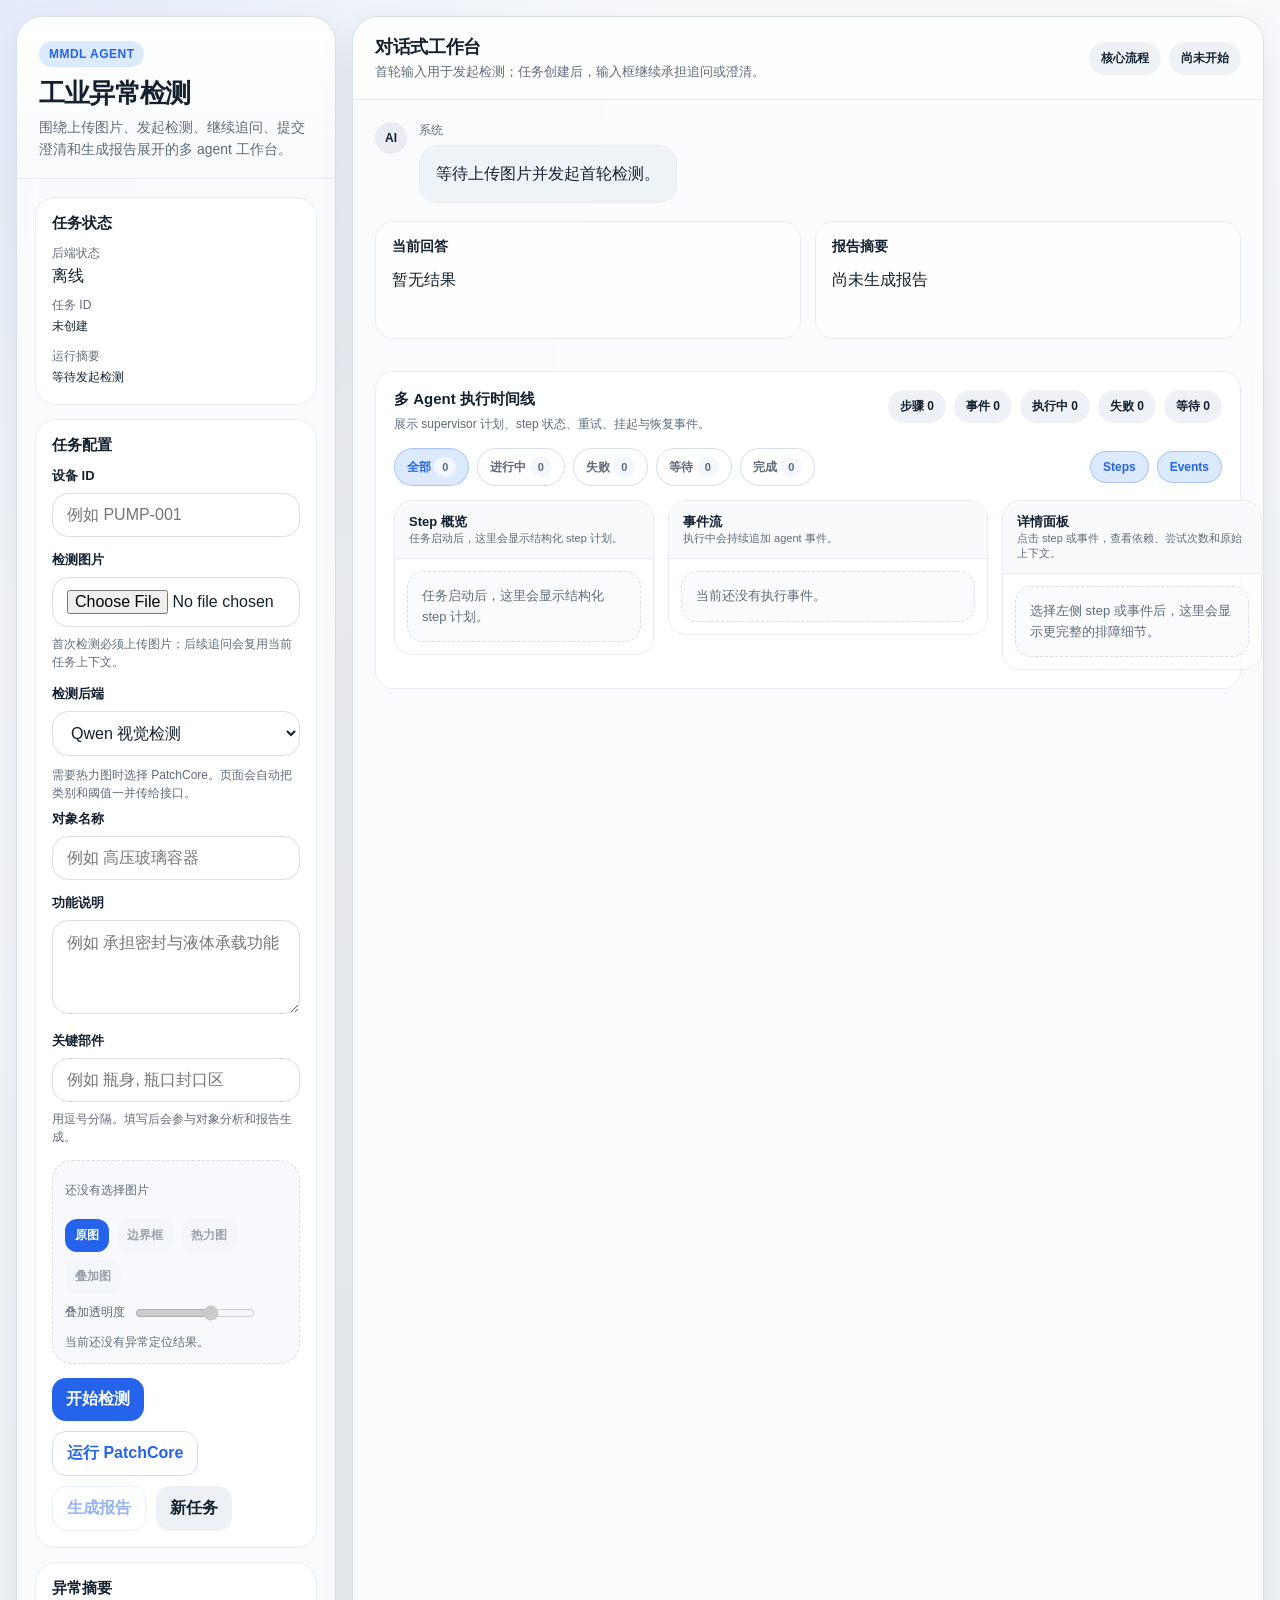
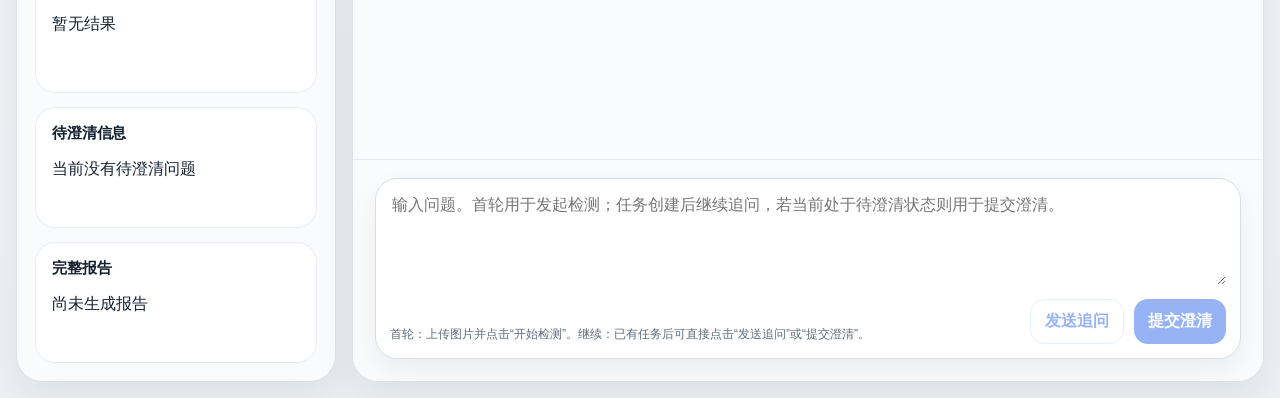
==== web/index.html @ 417c4bb1 "fix: 修复startDetection函数中backendOverride参数处理问题 确保backendOverride参数始终作为字符串处理，避免因类型不一致导致的运行时错误。当传入非字符串值" ====
﻿<!DOCTYPE html>
<html lang="zh-CN">
<head>
    <meta charset="UTF-8">
    <meta name="viewport" content="width=device-width, initial-scale=1.0">
    <title>MMDL-Agent</title>
    <style>
        :root {
            --bg: #f3f5f7;
            --panel: #fbfcfd;
            --panel-strong: #ffffff;
            --line: #d8dde6;
            --line-soft: #e8ecf2;
            --text: #12202f;
            --muted: #5f6b7a;
            --accent: #2563eb;
            --accent-soft: #dbeafe;
            --assistant: #ffffff;
            --user: #1f6feb;
            --user-text: #f8fbff;
            --system: #eef3f8;
            --warn: #8a5a14;
            --warn-soft: #fff2d6;
            --ok: #146534;
            --ok-soft: #ddfbe8;
            --error: #b42318;
            --error-soft: #fee8e7;
            --shadow: 0 18px 40px rgba(17, 24, 39, 0.08);
            --radius-xl: 26px;
            --radius-lg: 20px;
            --radius-md: 16px;
            --radius-sm: 12px;
        }

        * {
            box-sizing: border-box;
        }

        html, body {
            margin: 0;
            min-height: 100%;
            color: var(--text);
            background:
                radial-gradient(circle at top left, rgba(37, 99, 235, 0.09), transparent 28%),
                linear-gradient(180deg, #f7f9fb 0%, #eef2f6 100%);
            font-family: "SF Pro Display", "PingFang SC", "Hiragino Sans GB", "Microsoft YaHei", sans-serif;
        }

        body {
            padding: 16px;
        }

        .app-shell {
            display: grid;
            grid-template-columns: 320px minmax(0, 1fr);
            gap: 16px;
            min-height: calc(100vh - 32px);
        }

        .sidebar,
        .main-panel {
            border: 1px solid rgba(216, 221, 230, 0.9);
            border-radius: var(--radius-xl);
            background: rgba(251, 252, 253, 0.88);
            backdrop-filter: blur(12px);
            box-shadow: var(--shadow);
        }

        .sidebar {
            display: flex;
            flex-direction: column;
            overflow: hidden;
        }

        .brand {
            padding: 24px 22px 18px;
            border-bottom: 1px solid var(--line-soft);
            background: linear-gradient(180deg, rgba(255, 255, 255, 0.9), rgba(248, 250, 252, 0.74));
        }

        .brand-tag {
            display: inline-flex;
            align-items: center;
            padding: 6px 10px;
            border-radius: 999px;
            background: var(--accent-soft);
            color: var(--accent);
            font-size: 12px;
            font-weight: 700;
            letter-spacing: 0.04em;
            text-transform: uppercase;
        }

        .brand h1 {
            margin: 12px 0 8px;
            font-size: 26px;
            line-height: 1.1;
            letter-spacing: -0.03em;
        }

        .brand p {
            margin: 0;
            color: var(--muted);
            line-height: 1.6;
            font-size: 14px;
        }

        .sidebar-scroll {
            flex: 1;
            overflow: auto;
            padding: 18px;
            display: flex;
            flex-direction: column;
            gap: 14px;
        }

        .card {
            padding: 16px;
            border: 1px solid var(--line-soft);
            border-radius: var(--radius-lg);
            background: var(--panel-strong);
        }

        .card h2 {
            margin: 0 0 12px;
            font-size: 15px;
            letter-spacing: -0.01em;
        }

        .meta-list {
            display: grid;
            gap: 10px;
        }

        .meta-item small {
            display: block;
            margin-bottom: 4px;
            color: var(--muted);
            font-size: 12px;
        }

        .mono {
            font-family: Consolas, "SFMono-Regular", monospace;
            font-size: 12px;
            line-height: 1.6;
            white-space: pre-wrap;
            word-break: break-word;
        }

        .field {
            margin-top: 14px;
        }

        .field:first-of-type {
            margin-top: 0;
        }

        .field label {
            display: block;
            margin-bottom: 8px;
            font-size: 13px;
            font-weight: 700;
        }

        .field input,
        .field textarea,
        .field select {
            width: 100%;
            border: 1px solid var(--line);
            border-radius: var(--radius-md);
            background: #fff;
            padding: 12px 14px;
            color: var(--text);
            font: inherit;
            resize: vertical;
        }

        .field textarea {
            min-height: 94px;
        }

        .inline-grid {
            display: grid;
            grid-template-columns: repeat(2, minmax(0, 1fr));
            gap: 12px;
        }

        .backend-note {
            margin-top: 10px;
            color: var(--muted);
            font-size: 12px;
            line-height: 1.5;
        }

        .hint {
            margin-top: 8px;
            color: var(--muted);
            font-size: 12px;
            line-height: 1.5;
        }

        .preview {
            margin-top: 14px;
            border: 1px dashed var(--line);
            border-radius: var(--radius-lg);
            background: #f7f9fc;
            padding: 12px;
        }

        .preview-stage {
            position: relative;
            margin-top: 10px;
            border-radius: 16px;
            overflow: hidden;
            background: #e9edf3;
        }

        .preview img {
            display: none;
            width: 100%;
            max-height: 280px;
            object-fit: contain;
            background: #e9edf3;
        }

        .mask-overlay {
            position: absolute;
            inset: 0;
            display: none;
            width: 100%;
            height: 100%;
            object-fit: contain;
            opacity: 0.28;
            mix-blend-mode: multiply;
            pointer-events: none;
        }

        .bbox-layer {
            position: absolute;
            inset: 0;
            pointer-events: none;
        }

        .bbox-item {
            position: absolute;
            border: 2px solid #b42318;
            border-radius: 10px;
            background: rgba(180, 35, 24, 0.08);
            box-shadow: 0 0 0 1px rgba(255, 255, 255, 0.34) inset;
        }

        .bbox-item::before {
            content: attr(data-label);
            position: absolute;
            top: -28px;
            left: 0;
            padding: 4px 8px;
            border-radius: 999px;
            background: rgba(180, 35, 24, 0.94);
            color: #fff;
            font-size: 11px;
            white-space: nowrap;
        }

        .localization-note {
            margin-top: 10px;
            color: var(--muted);
            font-size: 12px;
            line-height: 1.5;
        }

        .analysis-image {
            position: absolute;
            inset: 0;
            display: none;
            width: 100%;
            height: 100%;
            object-fit: contain;
            pointer-events: none;
        }

        .preview-toolbar {
            display: flex;
            flex-wrap: wrap;
            align-items: center;
            justify-content: space-between;
            gap: 10px;
            margin-top: 10px;
        }

        .preview-mode-group {
            display: flex;
            flex-wrap: wrap;
            gap: 8px;
        }

        .mode-button {
            padding: 8px 10px;
            border-radius: 12px;
            background: #eef2f7;
            color: var(--text);
            font-size: 12px;
            font-weight: 700;
        }

        .mode-button.is-active {
            background: var(--accent);
            color: #fff;
        }

        .mode-button:disabled {
            opacity: 0.4;
        }

        .preview-opacity {
            display: flex;
            align-items: center;
            gap: 8px;
            color: var(--muted);
            font-size: 12px;
        }

        .preview-opacity input {
            width: 120px;
        }

        .button-row,
        .composer-actions {
            display: flex;
            flex-wrap: wrap;
            gap: 10px;
        }

        button {
            border: 0;
            border-radius: 14px;
            padding: 11px 14px;
            font: inherit;
            font-weight: 700;
            cursor: pointer;
            transition: transform 0.16s ease, opacity 0.16s ease, background 0.16s ease;
        }

        button:hover {
            transform: translateY(-1px);
        }

        button:disabled {
            opacity: 0.48;
            cursor: not-allowed;
            transform: none;
        }

        .primary {
            background: var(--accent);
            color: #fff;
        }

        .secondary {
            background: #edf1f6;
            color: var(--text);
        }

        .ghost {
            background: transparent;
            color: var(--accent);
            border: 1px solid rgba(37, 99, 235, 0.22);
        }

        .message {
            display: none;
            margin-top: 12px;
            padding: 12px 14px;
            border-radius: 14px;
            font-size: 13px;
            line-height: 1.6;
        }

        .message.show {
            display: block;
        }

        .message.info {
            background: var(--accent-soft);
            color: #1f4fb9;
        }

        .message.success {
            background: var(--ok-soft);
            color: var(--ok);
        }

        .message.warning {
            background: var(--warn-soft);
            color: var(--warn);
        }

        .message.error {
            background: var(--error-soft);
            color: var(--error);
        }

        .main-panel {
            display: grid;
            grid-template-rows: auto minmax(0, 1fr) auto;
            overflow: hidden;
        }

        .topbar {
            display: flex;
            justify-content: space-between;
            align-items: center;
            gap: 12px;
            padding: 18px 22px;
            border-bottom: 1px solid var(--line-soft);
            background: rgba(255, 255, 255, 0.66);
        }

        .topbar h2 {
            margin: 0;
            font-size: 18px;
            letter-spacing: -0.02em;
        }

        .topbar p {
            margin: 4px 0 0;
            color: var(--muted);
            font-size: 13px;
        }

        .status-pills {
            display: flex;
            flex-wrap: wrap;
            gap: 8px;
        }

        .pill {
            display: inline-flex;
            align-items: center;
            padding: 8px 12px;
            border-radius: 999px;
            background: #eef2f7;
            color: var(--text);
            font-size: 12px;
            font-weight: 700;
        }

        .conversation {
            overflow: auto;
            padding: 22px;
            display: flex;
            flex-direction: column;
            gap: 18px;
        }

        .bubble-row {
            display: flex;
            gap: 12px;
            align-items: flex-start;
        }

        .bubble-row.user {
            justify-content: flex-end;
        }

        .avatar {
            flex: 0 0 auto;
            width: 32px;
            height: 32px;
            border-radius: 50%;
            display: grid;
            place-items: center;
            font-size: 12px;
            font-weight: 800;
            background: #e9edf3;
            color: var(--text);
        }

        .bubble-row.user .avatar {
            order: 2;
            background: rgba(31, 111, 235, 0.16);
            color: var(--accent);
        }

        .bubble-wrap {
            max-width: min(860px, 78%);
        }

        .bubble-meta {
            margin-bottom: 6px;
            color: var(--muted);
            font-size: 12px;
        }

        .bubble {
            padding: 14px 16px;
            border-radius: 18px;
            border: 1px solid var(--line-soft);
            background: var(--assistant);
            line-height: 1.72;
            white-space: pre-wrap;
            word-break: break-word;
        }

        .bubble-row.user .bubble {
            background: linear-gradient(180deg, #2b78f0, #1f6feb);
            color: var(--user-text);
            border-color: transparent;
        }

        .bubble-row.system .bubble {
            background: var(--system);
        }

        .result-grid {
            display: grid;
            grid-template-columns: repeat(2, minmax(0, 1fr));
            gap: 14px;
        }

        .result-card {
            padding: 16px;
            border-radius: 18px;
            border: 1px solid var(--line-soft);
            background: rgba(255, 255, 255, 0.86);
        }

        .result-card h3 {
            margin: 0 0 10px;
            font-size: 14px;
        }

        .timeline-card {
            margin-top: 14px;
            padding: 18px;
            border-radius: 18px;
            border: 1px solid var(--line-soft);
            background: rgba(255, 255, 255, 0.9);
        }

        .timeline-head {
            display: flex;
            justify-content: space-between;
            align-items: flex-start;
            gap: 12px;
            margin-bottom: 14px;
        }

        .timeline-head h3 {
            margin: 0;
            font-size: 15px;
        }

        .timeline-head p {
            margin: 6px 0 0;
            color: var(--muted);
            font-size: 12px;
            line-height: 1.6;
        }

        .timeline-summary {
            display: flex;
            flex-wrap: wrap;
            gap: 8px;
            justify-content: flex-end;
        }

        .timeline-toolbar {
            display: flex;
            flex-wrap: wrap;
            justify-content: space-between;
            align-items: center;
            gap: 12px;
            margin-bottom: 14px;
        }

        .timeline-filters,
        .timeline-toggles {
            display: flex;
            flex-wrap: wrap;
            gap: 8px;
        }

        .filter-button,
        .toggle-button {
            border: 1px solid var(--line);
            border-radius: 999px;
            background: #fff;
            color: var(--muted);
            padding: 8px 12px;
            font: inherit;
            font-size: 12px;
            font-weight: 600;
            cursor: pointer;
            transition: background 0.2s ease, border-color 0.2s ease, color 0.2s ease;
        }

        .filter-button.is-active,
        .toggle-button.is-active {
            border-color: rgba(37, 99, 235, 0.28);
            background: var(--accent-soft);
            color: var(--accent);
        }

        .timeline-shell {
            display: grid;
            grid-template-columns: minmax(260px, 0.95fr) minmax(320px, 1.15fr) minmax(260px, 0.9fr);
            gap: 14px;
        }

        .timeline-steps,
        .timeline-events,
        .timeline-details {
            min-width: 0;
        }

        .timeline-panel {
            border: 1px solid var(--line-soft);
            border-radius: 18px;
            background: rgba(255, 255, 255, 0.74);
            overflow: hidden;
        }

        .timeline-panel-head {
            display: flex;
            justify-content: space-between;
            align-items: center;
            gap: 12px;
            padding: 12px 14px;
            border-bottom: 1px solid var(--line-soft);
            background: rgba(248, 250, 252, 0.9);
        }

        .timeline-panel-head h4 {
            margin: 0;
            font-size: 13px;
        }

        .timeline-panel-note {
            color: var(--muted);
            font-size: 11px;
        }

        .timeline-panel-body {
            padding: 12px;
        }

        .timeline-panel-body.is-collapsed {
            display: none;
        }

        .timeline-list,
        .event-list {
            display: grid;
            gap: 10px;
        }

        .timeline-item,
        .event-item {
            border: 1px solid var(--line-soft);
            border-radius: 16px;
            background: #fff;
            padding: 12px 14px;
            cursor: pointer;
        }

        .timeline-item.running,
        .event-item.running {
            border-color: rgba(37, 99, 235, 0.3);
            background: #f7fbff;
        }

        .timeline-item.success,
        .event-item.success {
            border-color: rgba(20, 101, 52, 0.2);
            background: #f5fcf7;
        }

        .timeline-item.failed,
        .event-item.failed {
            border-color: rgba(180, 35, 24, 0.2);
            background: #fff6f6;
        }

        .timeline-item.pending,
        .event-item.pending {
            border-color: rgba(138, 90, 20, 0.24);
            background: #fffaf2;
        }

        .timeline-item.planned {
            background: #fbfcfe;
        }

        .timeline-item.is-selected,
        .event-item.is-selected {
            box-shadow: inset 0 0 0 2px rgba(37, 99, 235, 0.14);
        }

        .timeline-title,
        .event-title {
            display: flex;
            justify-content: space-between;
            gap: 10px;
            align-items: center;
            margin-bottom: 8px;
        }

        .timeline-item-top,
        .event-item-top {
            display: flex;
            justify-content: space-between;
            align-items: center;
            gap: 10px;
            margin-bottom: 8px;
        }

        .timeline-index,
        .event-index {
            color: var(--muted);
            font-size: 11px;
            font-weight: 700;
            text-transform: uppercase;
        }

        .timeline-badges {
            display: flex;
            flex-wrap: wrap;
            gap: 6px;
        }

        .timeline-chip {
            display: inline-flex;
            align-items: center;
            padding: 4px 8px;
            border-radius: 999px;
            background: #f3f6fa;
            color: var(--muted);
            font-size: 11px;
            font-weight: 600;
        }

        .timeline-title strong,
        .event-title strong {
            font-size: 13px;
        }

        .timeline-meta,
        .event-meta {
            color: var(--muted);
            font-size: 12px;
            line-height: 1.6;
            white-space: pre-wrap;
            word-break: break-word;
        }

        .timeline-details-body {
            display: grid;
            gap: 12px;
        }

        .timeline-details-header h4 {
            margin: 0;
            font-size: 14px;
        }

        .timeline-details-header p {
            margin: 6px 0 0;
            color: var(--muted);
            font-size: 12px;
            line-height: 1.6;
        }

        .timeline-kv {
            display: grid;
            gap: 8px;
        }

        .timeline-kv-item {
            padding: 10px 12px;
            border: 1px solid var(--line-soft);
            border-radius: 14px;
            background: #fff;
        }

        .timeline-kv-item small {
            display: block;
            margin-bottom: 4px;
            color: var(--muted);
            font-size: 11px;
            text-transform: uppercase;
        }

        .timeline-raw {
            margin: 0;
            padding: 12px;
            border: 1px solid var(--line-soft);
            border-radius: 14px;
            background: #0f1720;
            color: #d8e1eb;
            font-family: Consolas, "SFMono-Regular", monospace;
            font-size: 12px;
            line-height: 1.6;
            overflow: auto;
            white-space: pre-wrap;
            word-break: break-word;
        }

        .timeline-empty.compact {
            padding: 10px 12px;
            font-size: 12px;
        }

        .timeline-empty {
            padding: 14px;
            border: 1px dashed var(--line);
            border-radius: 16px;
            background: #fafbfd;
            color: var(--muted);
            font-size: 13px;
            line-height: 1.6;
        }

        .result-copy {
            min-height: 56px;
            line-height: 1.7;
            color: var(--text);
        }

        .markdown-body {
            white-space: normal;
            word-break: break-word;
        }

        .markdown-body > :first-child {
            margin-top: 0;
        }

        .markdown-body > :last-child {
            margin-bottom: 0;
        }

        .markdown-body p,
        .markdown-body ul,
        .markdown-body ol,
        .markdown-body pre,
        .markdown-body blockquote,
        .markdown-body h1,
        .markdown-body h2,
        .markdown-body h3,
        .markdown-body h4 {
            margin: 0 0 12px;
        }

        .markdown-body ul,
        .markdown-body ol {
            padding-left: 22px;
        }

        .markdown-body li + li {
            margin-top: 6px;
        }

        .markdown-body blockquote {
            padding: 8px 12px;
            border-left: 3px solid var(--accent);
            border-radius: 0 10px 10px 0;
            background: rgba(37, 99, 235, 0.08);
            color: var(--muted);
        }

        .markdown-body pre {
            overflow: auto;
            padding: 12px 14px;
            border-radius: 14px;
            background: #0f172a;
            color: #e2e8f0;
        }

        .markdown-body code {
            font-family: Consolas, "SFMono-Regular", monospace;
            font-size: 0.92em;
        }

        .markdown-body :not(pre) > code {
            padding: 2px 6px;
            border-radius: 8px;
            background: rgba(15, 23, 42, 0.08);
            color: #0f172a;
        }

        .markdown-body a {
            color: var(--accent);
            text-decoration: none;
        }

        .markdown-body a:hover {
            text-decoration: underline;
        }

        .chips {
            display: flex;
            flex-wrap: wrap;
            gap: 8px;
            margin-top: 10px;
        }

        .chip {
            padding: 7px 11px;
            border-radius: 999px;
            background: #eef4ff;
            color: #214f9f;
            font-size: 12px;
            font-weight: 700;
        }

        .anomaly-card {
            margin-top: 10px;
            padding: 12px 14px;
            border: 1px solid var(--line);
            border-radius: 12px;
            background: #fbfdff;
        }

        .anomaly-card + .anomaly-card {
            margin-top: 10px;
        }

        .anomaly-card-head {
            display: flex;
            align-items: center;
            justify-content: space-between;
            gap: 10px;
            margin-bottom: 8px;
        }

        .anomaly-card-title {
            font-size: 13px;
            font-weight: 700;
            color: var(--ink);
        }

        .anomaly-card-score {
            font-size: 12px;
            color: var(--muted);
        }

        .anomaly-card-desc {
            font-size: 13px;
            line-height: 1.6;
            color: var(--ink-soft);
        }

        .anomaly-meta {
            display: flex;
            flex-wrap: wrap;
            gap: 8px;
            margin-top: 10px;
        }

        .anomaly-meta-item {
            padding: 4px 8px;
            border-radius: 999px;
            background: #edf2f7;
            color: #334155;
            font-size: 11px;
            font-weight: 600;
        }

        .analysis-section {
            margin-top: 12px;
            padding: 12px 14px;
            border: 1px solid var(--line);
            border-radius: 12px;
            background: #f8fbff;
        }

        .analysis-section h3 {
            margin: 0 0 10px;
            font-size: 13px;
            font-weight: 700;
            color: var(--ink);
        }

        .analysis-block + .analysis-block {
            margin-top: 10px;
        }

        .analysis-block-title {
            margin: 0 0 6px;
            font-size: 12px;
            font-weight: 700;
            color: var(--ink-soft);
        }

        .analysis-list {
            margin: 0;
            padding-left: 18px;
            color: var(--ink-soft);
            font-size: 13px;
            line-height: 1.6;
        }

        .composer {
            padding: 18px 22px 22px;
            border-top: 1px solid var(--line-soft);
            background: rgba(251, 252, 253, 0.92);
        }

        .composer-shell {
            border: 1px solid var(--line);
            border-radius: 22px;
            background: #fff;
            box-shadow: 0 12px 28px rgba(15, 23, 42, 0.06);
            padding: 14px;
        }

        .composer textarea {
            width: 100%;
            min-height: 92px;
            border: 0;
            resize: vertical;
            font: inherit;
            color: var(--text);
            outline: none;
            background: transparent;
        }

        .composer-foot {
            display: flex;
            justify-content: space-between;
            gap: 12px;
            align-items: flex-end;
            margin-top: 10px;
        }

        .composer-hint {
            color: var(--muted);
            font-size: 12px;
            line-height: 1.6;
        }

        @media (max-width: 1100px) {
            .app-shell {
                grid-template-columns: 1fr;
            }

            .sidebar {
                order: 2;
            }

            .main-panel {
                order: 1;
                min-height: 72vh;
            }
        }

        @media (max-width: 760px) {
            body {
                padding: 10px;
            }

            .topbar,
            .conversation,
            .composer,
            .sidebar-scroll {
                padding-left: 14px;
                padding-right: 14px;
            }

            .result-grid {
                grid-template-columns: 1fr;
            }

            .timeline-shell {
                grid-template-columns: 1fr;
            }

            .timeline-toolbar,
            .timeline-head {
                align-items: stretch;
            }

            .bubble-wrap {
                max-width: 100%;
            }

            .composer-foot {
                flex-direction: column;
                align-items: stretch;
            }
        }
    </style>
</head>
<body>
    <div class="app-shell">
        <aside class="sidebar">
            <div class="brand">
                <span class="brand-tag">MMDL Agent</span>
                <h1>工业异常检测</h1>
                <p>围绕上传图片、发起检测、继续追问、提交澄清和生成报告展开的多 agent 工作台。</p>
            </div>

            <div class="sidebar-scroll">
                <section class="card">
                    <h2>任务状态</h2>
                    <div class="meta-list">
                        <div class="meta-item">
                            <small>后端状态</small>
                            <div id="backend-indicator">检查中</div>
                        </div>
                        <div class="meta-item">
                            <small>任务 ID</small>
                            <div id="task-indicator" class="mono">未创建</div>
                        </div>
                        <div class="meta-item">
                            <small>运行摘要</small>
                            <div id="status-panel" class="mono">等待发起检测</div>
                        </div>
                    </div>
                </section>

                <section class="card">
                    <h2>任务配置</h2>
                    <div class="field">
                        <label for="asset-id">设备 ID</label>
                        <input id="asset-id" type="text" placeholder="例如 PUMP-001">
                    </div>
                    <div class="field">
                        <label for="image-input">检测图片</label>
                        <input id="image-input" type="file" accept="image/*">
                        <div class="hint">首次检测必须上传图片；后续追问会复用当前任务上下文。</div>
                    </div>

                    <div class="field">
                        <label for="visual-backend">检测后端</label>
                        <select id="visual-backend">
                            <option value="qwen">Qwen 视觉检测</option>
                            <option value="specialist">Specialist / AnomalyGPT</option>
                            <option value="patchcore">PatchCore 热力图检测</option>
                        </select>
                        <div class="backend-note">需要热力图时选择 PatchCore。页面会自动把类别和阈值一并传给接口。</div>
                    </div>
                    <div id="patchcore-config" class="inline-grid">
                        <div class="field">
                            <label for="patchcore-category">PatchCore 类别</label>
                            <select id="patchcore-category">
                                <option value="bottle">bottle</option>
                                <option value="cable">cable</option>
                                <option value="capsule">capsule</option>
                                <option value="carpet">carpet</option>
                                <option value="grid">grid</option>
                                <option value="hazelnut">hazelnut</option>
                                <option value="leather">leather</option>
                                <option value="metal_nut">metal_nut</option>
                                <option value="pill">pill</option>
                                <option value="screw">screw</option>
                                <option value="tile">tile</option>
                                <option value="toothbrush">toothbrush</option>
                                <option value="transistor">transistor</option>
                                <option value="wood">wood</option>
                                <option value="zipper">zipper</option>
                            </select>
                        </div>
                        <div class="field">
                            <label for="patchcore-threshold">PatchCore 阈值</label>
                            <input id="patchcore-threshold" type="number" min="0" max="1" step="0.05" value="0.5">
                        </div>
                    </div>
                    <div id="patchcore-status" class="hint"></div>
                    <div id="object-context-config" class="field-group">
                        <div class="field">
                            <label for="object-display-name">对象名称（可选）</label>
                            <input id="object-display-name" type="text" placeholder="例如：高压玻璃容器">
                        </div>
                        <div class="field">
                            <label for="object-function-summary">功能说明（可选）</label>
                            <textarea id="object-function-summary" rows="2" placeholder="例如：承担高压密封与液体承载功能。"></textarea>
                        </div>
                        <div class="field">
                            <label for="object-components">关键部件（可选）</label>
                            <input id="object-components" type="text" placeholder="例如：上封口区, 容器主体, 底部支撑区">
                            <div class="hint">用逗号分隔。填写后会参与对象分析和报告生成。</div>
                        </div>
                    </div>

                    <div class="preview">
                        <div id="preview-text" class="hint">还没有选择图片</div>
                        <div class="preview-stage">
                            <img id="preview-image" alt="预览图">
                            <img id="analysis-image" class="analysis-image" alt="分析视图">
                            <img id="mask-overlay" class="mask-overlay" alt="异常热区">
                            <div id="bbox-layer" class="bbox-layer"></div>
                        </div>
                        <div class="preview-toolbar">
                            <div id="preview-modes" class="preview-mode-group">
                                <button class="mode-button is-active" type="button" data-visual-mode="original">Original</button>
                                <button class="mode-button" type="button" data-visual-mode="bbox">BBox</button>
                                <button class="mode-button" type="button" data-visual-mode="heatmap">Heatmap</button>
                                <button class="mode-button" type="button" data-visual-mode="overlay">Overlay</button>
                            </div>
                            <label class="preview-opacity">
                                Overlay opacity
                                <input id="overlay-opacity" type="range" min="20" max="100" value="72">
                            </label>
                        </div>
                        <div id="localization-note" class="localization-note">当前还没有异常定位结果。</div>
                    </div>

                    <div class="button-row" style="margin-top: 14px;">
                        <button id="detect-button" class="primary" type="button">开始检测</button>
                        <button id="patchcore-detect-button" class="ghost" type="button">运行 PatchCore</button>
                        <button id="report-button" class="ghost" type="button" disabled>生成报告</button>
                        <button id="reset-button" class="secondary" type="button">新任务</button>
                    </div>

                    <div id="detect-message" class="message info"></div>
                    <div id="report-message" class="message info"></div>
                </section>

                <section class="card">
                    <h2>异常摘要</h2>
                    <div id="answer-panel" class="result-copy">暂无结果</div>
                    <div id="anomaly-chips" class="chips"></div>
                    <div id="analysis-panel" class="analysis-section" hidden>
                        <h3>缺陷分析</h3>
                        <div id="analysis-summary" class="result-copy">暂无分析结果</div>
                        <div id="analysis-details"></div>
                    </div>
                </section>

                <section class="card">
                    <h2>待澄清信息</h2>
                    <div id="pending-panel" class="result-copy">当前没有待澄清问题</div>
                    <div id="followup-message" class="message info"></div>
                </section>

                <section class="card">
                    <h2>完整报告</h2>
                    <div id="report-panel" class="result-copy">尚未生成报告</div>
                </section>
            </div>
        </aside>

        <main class="main-panel">
            <header class="topbar">
                <div>
                    <h2>对话式工作台</h2>
                    <p>首轮输入用于发起检测；任务创建后，输入框继续承担追问或澄清。</p>
                </div>
                <div class="status-pills">
                    <span class="pill">核心流程</span>
                    <span class="pill" id="mode-indicator">模式：首轮检测</span>
                </div>
            </header>

            <section class="conversation">
                <div id="history-panel"></div>

                <div class="result-grid">
                    <section class="result-card">
                        <h3>当前回答</h3>
                        <div id="answer-panel-inline" class="result-copy">暂无结果</div>
                    </section>
                    <section class="result-card">
                        <h3>报告摘要</h3>
                        <div id="report-panel-inline" class="result-copy">尚未生成报告</div>
                    </section>
                </div>

                <section class="timeline-card">
                    <div class="timeline-head">
                        <div>
                            <h3>多 Agent 执行时间线</h3>
                            <p>展示 supervisor 计划、step 状态、重试、挂起与恢复事件。</p>
                        </div>
                        <div id="timeline-summary" class="timeline-summary"></div>
                    </div>
                    <div class="timeline-toolbar">
                        <div id="timeline-filters" class="timeline-filters"></div>
                        <div class="timeline-toggles">
                            <button id="timeline-toggle-steps" class="toggle-button is-active" type="button">Steps</button>
                            <button id="timeline-toggle-events" class="toggle-button is-active" type="button">Events</button>
                        </div>
                    </div>
                    <div class="timeline-shell">
                        <section class="timeline-steps">
                            <div class="timeline-panel">
                                <div class="timeline-panel-head">
                                    <div>
                                        <h4>Step 概览</h4>
                                        <div id="timeline-steps-note" class="timeline-panel-note">任务启动后，这里会显示结构化 step 计划。</div>
                                    </div>
                                </div>
                                <div id="timeline-steps-body" class="timeline-panel-body">
                                    <div id="timeline-steps" class="timeline-list">
                                        <div class="timeline-empty">任务启动后，这里会显示结构化 step 计划。</div>
                                    </div>
                                </div>
                            </div>
                        </section>
                        <section class="timeline-events">
                            <div class="timeline-panel">
                                <div class="timeline-panel-head">
                                    <div>
                                        <h4>事件流</h4>
                                        <div id="timeline-events-note" class="timeline-panel-note">执行中会持续追加 agent 事件。</div>
                                    </div>
                                </div>
                                <div id="timeline-events-body" class="timeline-panel-body">
                                    <div id="timeline-events" class="event-list">
                                        <div class="timeline-empty">当前还没有执行事件。</div>
                                    </div>
                                </div>
                            </div>
                        </section>
                        <section class="timeline-details">
                            <div class="timeline-panel">
                                <div class="timeline-panel-head">
                                    <div>
                                        <h4>详情面板</h4>
                                        <div class="timeline-panel-note">点击 step 或事件，查看依赖、尝试次数和原始上下文。</div>
                                    </div>
                                </div>
                                <div class="timeline-panel-body">
                                    <div id="timeline-details" class="timeline-details-body">
                                        <div class="timeline-empty">选择左侧 step 或事件后，这里会显示更完整的排障细节。</div>
                                    </div>
                                </div>
                            </div>
                        </section>
                    </div>
                </section>
            </section>

            <footer class="composer">
                <div class="composer-shell">
                    <textarea id="question" placeholder="输入问题。首轮用于发起检测；任务创建后继续追问，若当前处于待澄清状态则用于提交澄清。"></textarea>
                    <div class="composer-foot">
                        <div class="composer-hint">
                            首轮：上传图片并点击“开始检测”。继续：已有任务后可直接点击“发送追问”或“提交澄清”。
                        </div>
                        <div class="composer-actions">
                            <button id="followup-button" class="ghost" type="button" disabled>发送追问</button>
                            <button id="continue-button" class="primary" type="button" disabled>提交澄清</button>
                        </div>
                    </div>
                </div>
            </footer>
        </main>
    </div>

    <script>
        const API_BASE = '';
        const PATCHCORE_BACKEND = 'patchcore';
        const state = {
            taskId: '',
            pending: false,
            imageFile: null,
            history: [],
            lastResult: null,
            lastAnalysis: null,
            visualAssets: {},
            visualMode: 'original',
            overlayOpacity: 72,
            executionPlan: null,
            executionEvents: [],
            stepStatus: {},
            stepAttempts: {},
            timelineFilter: 'all',
            timelinePanels: { steps: true, events: true },
            selectedTimelineItem: null,
            patchcoreCatalog: null
        };

        const els = {
            assetId: document.getElementById('asset-id'),
            imageInput: document.getElementById('image-input'),
            previewText: document.getElementById('preview-text'),
            previewImage: document.getElementById('preview-image'),
            analysisImage: document.getElementById('analysis-image'),
            maskOverlay: document.getElementById('mask-overlay'),
            bboxLayer: document.getElementById('bbox-layer'),
            localizationNote: document.getElementById('localization-note'),
            visualBackend: document.getElementById('visual-backend'),
            patchcoreConfig: document.getElementById('patchcore-config'),
            patchcoreCategory: document.getElementById('patchcore-category'),
            patchcoreThreshold: document.getElementById('patchcore-threshold'),
            patchcoreStatus: document.getElementById('patchcore-status'),
            objectDisplayName: document.getElementById('object-display-name'),
            objectFunctionSummary: document.getElementById('object-function-summary'),
            objectComponents: document.getElementById('object-components'),
            previewModes: document.getElementById('preview-modes'),
            overlayOpacity: document.getElementById('overlay-opacity'),
            question: document.getElementById('question'),
            detectButton: document.getElementById('detect-button'),
            patchcoreDetectButton: document.getElementById('patchcore-detect-button'),
            followupButton: document.getElementById('followup-button'),
            continueButton: document.getElementById('continue-button'),
            reportButton: document.getElementById('report-button'),
            resetButton: document.getElementById('reset-button'),
            detectMessage: document.getElementById('detect-message'),
            followupMessage: document.getElementById('followup-message'),
            reportMessage: document.getElementById('report-message'),
            backendIndicator: document.getElementById('backend-indicator'),
            taskIndicator: document.getElementById('task-indicator'),
            statusPanel: document.getElementById('status-panel'),
            answerPanel: document.getElementById('answer-panel'),
            answerPanelInline: document.getElementById('answer-panel-inline'),
            pendingPanel: document.getElementById('pending-panel'),
            reportPanel: document.getElementById('report-panel'),
            reportPanelInline: document.getElementById('report-panel-inline'),
            anomalyChips: document.getElementById('anomaly-chips'),
            analysisPanel: document.getElementById('analysis-panel'),
            analysisSummary: document.getElementById('analysis-summary'),
            analysisDetails: document.getElementById('analysis-details'),
            historyPanel: document.getElementById('history-panel'),
            modeIndicator: document.getElementById('mode-indicator'),
            timelineSummary: document.getElementById('timeline-summary'),
            timelineFilters: document.getElementById('timeline-filters'),
            timelineToggleSteps: document.getElementById('timeline-toggle-steps'),
            timelineToggleEvents: document.getElementById('timeline-toggle-events'),
            timelineStepsBody: document.getElementById('timeline-steps-body'),
            timelineStepsNote: document.getElementById('timeline-steps-note'),
            timelineSteps: document.getElementById('timeline-steps'),
            timelineEventsBody: document.getElementById('timeline-events-body'),
            timelineEventsNote: document.getElementById('timeline-events-note'),
            timelineEvents: document.getElementById('timeline-events'),
            timelineDetails: document.getElementById('timeline-details')
        };

        function newTaskId() {
            return `task-${Date.now()}`;
        }

        function nowIso() {
            return new Date().toISOString();
        }

        function applyStaticUiText() {
            const brandTitle = document.querySelector('.brand h1');
            const brandCopy = document.querySelector('.brand p');
            const topbarTitle = document.querySelector('.topbar h2');
            const topbarCopy = document.querySelector('.topbar p');
            if (brandTitle) brandTitle.textContent = '工业异常检测';
            if (brandCopy) brandCopy.textContent = '围绕上传图片、发起检测、继续追问、提交澄清和生成报告展开的多 agent 工作台。';
            if (topbarTitle) topbarTitle.textContent = '对话式工作台';
            if (topbarCopy) topbarCopy.textContent = '首轮输入用于发起检测；任务创建后，输入框继续承担追问或澄清。';

            const cardTitles = document.querySelectorAll('.sidebar .card h2');
            const cardTitleText = ['任务状态', '任务配置', '异常摘要', '待澄清信息', '完整报告'];
            cardTitles.forEach((node, index) => {
                if (cardTitleText[index]) node.textContent = cardTitleText[index];
            });

            const topbarPills = document.querySelectorAll('.status-pills .pill');
            if (topbarPills[0]) topbarPills[0].textContent = '核心流程';

            const metaLabels = document.querySelectorAll('.meta-item small');
            const metaText = ['后端状态', '任务 ID', '运行摘要'];
            metaLabels.forEach((node, index) => {
                if (metaText[index]) node.textContent = metaText[index];
            });

            const fieldLabelMap = {
                'asset-id': '设备 ID',
                'image-input': '检测图片',
                'visual-backend': '检测后端',
                'patchcore-category': 'PatchCore 类别',
                'patchcore-threshold': 'PatchCore 阈值',
                'object-display-name': '对象名称',
                'object-function-summary': '功能说明',
                'object-components': '关键部件',
                question: '输入问题'
            };
            Object.entries(fieldLabelMap).forEach(([id, text]) => {
                const label = document.querySelector(`label[for="${id}"]`);
                if (label) label.textContent = text;
            });

            if (els.assetId) els.assetId.placeholder = '例如 PUMP-001';
            if (els.question) els.question.placeholder = '输入问题。首轮用于发起检测；任务创建后继续追问，若当前处于待澄清状态则用于提交澄清。';
            if (els.objectDisplayName) els.objectDisplayName.placeholder = '例如 高压玻璃容器';
            if (els.objectFunctionSummary) els.objectFunctionSummary.placeholder = '例如 承担密封与液体承载功能';
            if (els.objectComponents) els.objectComponents.placeholder = '例如 瓶身, 瓶口封口区';
            if (els.previewText && !state.imageFile) els.previewText.textContent = '还没有选择图片';
            if (els.previewImage) els.previewImage.alt = '预览图';
            if (els.analysisImage) els.analysisImage.alt = '分析视图';
            if (els.maskOverlay) els.maskOverlay.alt = '异常热区';
            if (els.detectButton) els.detectButton.textContent = '开始检测';
            if (els.patchcoreDetectButton) els.patchcoreDetectButton.textContent = '运行 PatchCore';
            if (els.reportButton) els.reportButton.textContent = '生成报告';
            if (els.resetButton) els.resetButton.textContent = '新任务';
            if (els.followupButton) els.followupButton.textContent = '发送追问';
            if (els.continueButton) els.continueButton.textContent = '提交澄清';

            const hintBlocks = document.querySelectorAll('.hint');
            if (hintBlocks[0]) hintBlocks[0].textContent = '首次检测必须上传图片；后续追问会复用当前任务上下文。';

            const backendNote = document.querySelector('.backend-note');
            if (backendNote) backendNote.textContent = '需要热力图时选择 PatchCore。页面会自动把类别和阈值一并传给接口。';

            const modeButtons = els.previewModes?.querySelectorAll('[data-visual-mode]') || [];
            const modeButtonText = { original: '原图', bbox: '边界框', heatmap: '热力图', overlay: '叠加图' };
            modeButtons.forEach(button => {
                const mode = button.dataset.visualMode || '';
                if (modeButtonText[mode]) button.textContent = modeButtonText[mode];
            });

            const opacityLabel = document.querySelector('.preview-opacity');
            if (opacityLabel) {
                opacityLabel.childNodes[0].textContent = '叠加透明度';
            }

            if (els.localizationNote && !state.lastResult) {
                els.localizationNote.textContent = '当前还没有异常定位结果。';
            }

            const resultHeadings = document.querySelectorAll('.result-card h3');
            if (resultHeadings[0]) resultHeadings[0].textContent = '当前回答';
            if (resultHeadings[1]) resultHeadings[1].textContent = '报告摘要';

            const timelineHeadTitle = document.querySelector('.timeline-head h3');
            const timelineHeadCopy = document.querySelector('.timeline-head p');
            if (timelineHeadTitle) timelineHeadTitle.textContent = '多 Agent 执行时间线';
            if (timelineHeadCopy) timelineHeadCopy.textContent = '展示 supervisor 计划、step 状态、重试、挂起与恢复事件。';

            const panelTitles = document.querySelectorAll('.timeline-panel-head h4');
            const panelNotes = document.querySelectorAll('.timeline-panel-note');
            if (panelTitles[0]) panelTitles[0].textContent = 'Step 概览';
            if (panelTitles[1]) panelTitles[1].textContent = '事件流';
            if (panelTitles[2]) panelTitles[2].textContent = '详情面板';
            if (panelNotes[0]) panelNotes[0].textContent = '任务启动后，这里会显示结构化 step 计划。';
            if (panelNotes[1]) panelNotes[1].textContent = '执行中会持续追加 agent 事件。';
            if (panelNotes[2]) panelNotes[2].textContent = '点击 step 或事件，查看依赖、尝试次数和原始上下文。';

            const timelineEmpty = document.querySelector('#timeline-details .timeline-empty');
            if (timelineEmpty) timelineEmpty.textContent = '选择左侧 step 或事件后，这里会显示更完整的排障细节。';

            const composerHint = document.querySelector('.composer-hint');
            if (composerHint) composerHint.textContent = '首轮：上传图片并点击“开始检测”。继续：已有任务后可直接点击“发送追问”或“提交澄清”。';
        }

        function getSelectedBackend() {
            return els.visualBackend?.value || 'qwen';
        }

        function getPatchcoreParameters() {
            const threshold = Number(els.patchcoreThreshold?.value || 0.5);
            return {
                category: (els.patchcoreCategory?.value || 'bottle').trim().toLowerCase(),
                threshold: Number.isFinite(threshold) ? threshold : 0.5
            };
        }

        function getPatchcoreCategoryStatus(category = '') {
            const normalized = (category || els.patchcoreCategory?.value || 'bottle').trim().toLowerCase();
            const categories = state.patchcoreCatalog?.categories || [];
            return categories.find(item => item.category === normalized) || null;
        }

        function isPatchcoreCategoryTrained(category = '') {
            const status = getPatchcoreCategoryStatus(category);
            return Boolean(status?.trained);
        }

        function renderPatchcoreStatus() {
            if (!els.patchcoreStatus) return;
            if (getSelectedBackend() !== PATCHCORE_BACKEND) {
                els.patchcoreStatus.textContent = '';
                return;
            }
            if (!state.patchcoreCatalog) {
                els.patchcoreStatus.textContent = '正在检查 PatchCore 已训练类别...';
                return;
            }

            const category = (els.patchcoreCategory?.value || 'bottle').trim().toLowerCase();
            const status = getPatchcoreCategoryStatus(category);
            if (status?.trained) {
                const bankSize = status.metadata?.memory_bank_size;
                const threshold = state.patchcoreCatalog.default_threshold ?? els.patchcoreThreshold?.value ?? '';
                els.patchcoreStatus.textContent = [
                    `类别 ${category} 已训练，可使用 PatchCore。`,
                    bankSize ? `memory bank: ${bankSize}` : '',
                    threshold !== '' ? `默认阈值: ${threshold}` : ''
                ].filter(Boolean).join(' ');
                return;
            }

            const trained = state.patchcoreCatalog.trained_categories || [];
            els.patchcoreStatus.textContent = trained.length
                ? `类别 ${category} 尚未训练 PatchCore。请改用 Qwen 视觉检测，或先训练该类别。已训练：${trained.join(', ')}。`
                : `当前没有发现已训练的 PatchCore 类别。请先运行 scripts/patchcore_train.py，或改用 Qwen 视觉检测。`;
        }

        async function refreshPatchcoreCatalog() {
            try {
                const res = await fetch(`${API_BASE}/v1/patchcore/categories`);
                if (!res.ok) throw new Error(`HTTP ${res.status}`);
                state.patchcoreCatalog = await res.json();
                const trained = new Set(state.patchcoreCatalog.trained_categories || []);
                if (els.patchcoreCategory) {
                    Array.from(els.patchcoreCategory.options).forEach(option => {
                        const trainedCategory = trained.has(option.value);
                        option.disabled = trained.size > 0 && !trainedCategory;
                        option.textContent = trainedCategory ? `${option.value} ✓` : `${option.value}（未训练）`;
                    });
                    if (trained.size > 0 && !trained.has(els.patchcoreCategory.value)) {
                        els.patchcoreCategory.value = Array.from(trained)[0];
                    }
                }
            } catch (error) {
                state.patchcoreCatalog = null;
                void error;
            } finally {
                renderPatchcoreStatus();
            }
        }

        function getObjectContextParameters() {
            const displayName = (els.objectDisplayName?.value || '').trim();
            const functionSummary = (els.objectFunctionSummary?.value || '').trim();
            const components = (els.objectComponents?.value || '')
                .split(',')
                .map(item => item.trim())
                .filter(Boolean);

            const objectContext = {};
            if (displayName) objectContext.display_name = displayName;
            if (functionSummary) objectContext.function_summary = functionSummary;
            if (components.length) objectContext.components = components;
            return objectContext;
        }

        function buildDetectionParameters(backendOverride = '') {
            const backend = (backendOverride || getSelectedBackend()).trim().toLowerCase();
            const parameters = {
                tool_type: backend,
                require_localization: true
            };
            const objectContext = getObjectContextParameters();
            if (Object.keys(objectContext).length > 0) {
                parameters.object_context = objectContext;
            }
            if (backend === PATCHCORE_BACKEND) {
                parameters.detector_params = getPatchcoreParameters();
            }
            return parameters;
        }

        function syncBackendControls() {
            const isPatchcore = getSelectedBackend() === PATCHCORE_BACKEND;
            if (els.patchcoreConfig) {
                els.patchcoreConfig.style.display = isPatchcore ? 'grid' : 'none';
            }
            if (els.patchcoreDetectButton) {
                els.patchcoreDetectButton.classList.toggle('is-active', isPatchcore);
            }
            renderPatchcoreStatus();
        }

        function escapeHtml(value) {
            return String(value ?? '')
                .replaceAll('&', '&amp;')
                .replaceAll('<', '&lt;')
                .replaceAll('>', '&gt;')
                .replaceAll('"', '&quot;')
                .replaceAll("'", '&#39;');
        }

        function escapeHtmlAttr(value) {
            return escapeHtml(value).replaceAll('`', '&#96;');
        }

        function sanitizeMarkdownUrl(url) {
            const raw = String(url || '').trim();
            if (!raw) return '';
            if (/^(https?:|mailto:)/i.test(raw)) return raw;
            if (raw.startsWith('/') || raw.startsWith('./') || raw.startsWith('../') || raw.startsWith('#')) return raw;
            return '';
        }

        function renderInlineMarkdown(text) {
            let html = escapeHtml(text ?? '');
            html = html.replace(/`([^`\n]+)`/g, '<code>$1</code>');
            html = html.replace(/\*\*([^*]+)\*\*/g, '<strong>$1</strong>');
            html = html.replace(/\*([^*\n]+)\*/g, '<em>$1</em>');
            html = html.replace(/\[([^\]\n]+)\]\(([^)\n]+)\)/g, (_, label, href) => {
                const safeHref = sanitizeMarkdownUrl(href);
                if (!safeHref) {
                    return `${label} (${escapeHtml(href)})`;
                }
                return `<a href="${escapeHtmlAttr(safeHref)}" target="_blank" rel="noreferrer noopener">${label}</a>`;
            });
            return html;
        }

        function renderMarkdown(text) {
            const normalized = String(text ?? '').replace(/\r\n?/g, '\n').trim();
            if (!normalized) return '';

            const lines = normalized.split('\n');
            const blocks = [];
            let paragraph = [];
            let listItems = [];
            let listType = null;
            let quoteLines = [];
            let codeLines = [];
            let inCodeBlock = false;

            const flushParagraph = () => {
                if (!paragraph.length) return;
                blocks.push(`<p>${renderInlineMarkdown(paragraph.join(' '))}</p>`);
                paragraph = [];
            };

            const flushList = () => {
                if (!listItems.length) return;
                blocks.push(`<${listType}>${listItems.map(item => `<li>${renderInlineMarkdown(item)}</li>`).join('')}</${listType}>`);
                listItems = [];
                listType = null;
            };

            const flushQuote = () => {
                if (!quoteLines.length) return;
                blocks.push(`<blockquote><p>${renderInlineMarkdown(quoteLines.join('<br>'))}</p></blockquote>`);
                quoteLines = [];
            };

            const flushCode = () => {
                if (!codeLines.length) return;
                blocks.push(`<pre><code>${escapeHtml(codeLines.join('\n'))}</code></pre>`);
                codeLines = [];
            };

            for (const rawLine of lines) {
                const line = rawLine.replace(/\t/g, '    ');
                const trimmed = line.trim();

                if (trimmed.startsWith('```')) {
                    flushParagraph();
                    flushList();
                    flushQuote();
                    if (inCodeBlock) {
                        flushCode();
                        inCodeBlock = false;
                    } else {
                        inCodeBlock = true;
                    }
                    continue;
                }

                if (inCodeBlock) {
                    codeLines.push(line);
                    continue;
                }

                if (!trimmed) {
                    flushParagraph();
                    flushList();
                    flushQuote();
                    continue;
                }

                const headingMatch = trimmed.match(/^(#{1,4})\s+(.*)$/);
                if (headingMatch) {
                    flushParagraph();
                    flushList();
                    flushQuote();
                    const level = headingMatch[1].length;
                    blocks.push(`<h${level}>${renderInlineMarkdown(headingMatch[2])}</h${level}>`);
                    continue;
                }

                const quoteMatch = trimmed.match(/^>\s?(.*)$/);
                if (quoteMatch) {
                    flushParagraph();
                    flushList();
                    quoteLines.push(quoteMatch[1]);
                    continue;
                }

                const orderedMatch = trimmed.match(/^\d+\.\s+(.*)$/);
                if (orderedMatch) {
                    flushParagraph();
                    flushQuote();
                    if (listType && listType !== 'ol') flushList();
                    listType = 'ol';
                    listItems.push(orderedMatch[1]);
                    continue;
                }

                const unorderedMatch = trimmed.match(/^[-*]\s+(.*)$/);
                if (unorderedMatch) {
                    flushParagraph();
                    flushQuote();
                    if (listType && listType !== 'ul') flushList();
                    listType = 'ul';
                    listItems.push(unorderedMatch[1]);
                    continue;
                }

                if (listItems.length) flushList();
                if (quoteLines.length) flushQuote();
                paragraph.push(trimmed);
            }

            if (inCodeBlock) flushCode();
            flushParagraph();
            flushList();
            flushQuote();
            return blocks.join('');
        }

        function setMarkdownContent(element, text, fallback = '') {
            const value = String(text ?? '').trim();
            const display = value || fallback;
            element.classList.add('markdown-body');
            element.innerHTML = renderMarkdown(display);
        }

        function setMessage(element, type, text) {
            element.className = `message ${type}${text ? ' show' : ''}`;
            element.textContent = text || '';
        }

        function getResultMetadata(result) {
            const topLevel = (result?.metadata && typeof result.metadata === 'object') ? result.metadata : {};
            const nested = (topLevel?.result_metadata && typeof topLevel.result_metadata === 'object')
                ? topLevel.result_metadata
                : {};
            return { ...topLevel, ...nested };
        }

        function toStaticAssetUrl(rawPath) {
            if (!rawPath) return '';
            if (String(rawPath).startsWith('data:')) return String(rawPath);
            if (/^https?:\/\//i.test(String(rawPath))) return String(rawPath);

            const normalized = String(rawPath).replaceAll('\\', '/').replace(/^\.?\//, '');
            if (normalized.startsWith('data/heatmaps/')) {
                return `${API_BASE}/${normalized}`;
            }
            if (normalized.startsWith('data/uploads/')) {
                return `${API_BASE}/${normalized}`;
            }
            return `${API_BASE}/${normalized}`;
        }

        function getVisualizationAssets(result) {
            const metadata = getResultMetadata(result);
            const maskBase64 = metadata?.localization_mask_base64;
            return {
                heatmapUrl: toStaticAssetUrl(metadata?.heatmap_path),
                overlayUrl: toStaticAssetUrl(metadata?.overlay_path),
                maskUrl: maskBase64 ? `data:image/png;base64,${maskBase64}` : toStaticAssetUrl(metadata?.mask_path),
                category: metadata?.category || '',
                hasBbox: Array.isArray(result?.anomalies) && result.anomalies.some(item => Array.isArray(item?.bbox) && item.bbox.length === 4)
            };
        }

        function getExecutionMetadata(result) {
            const metadata = (result?.metadata && typeof result.metadata === 'object') ? result.metadata : result;
            if (!metadata || typeof metadata !== 'object') {
                return {};
            }
            return metadata;
        }

        function displayAgentName(agent) {
            const mapping = {
                supervisor: '监督',
                vision: '视觉',
                knowledge: '知识',
                clarification: '澄清',
                report: '报告'
            };
            return mapping[agent] || agent || '未知';
        }

        function displayStatus(status) {
            const mapping = {
                planned: '计划中',
                running: '执行中',
                success: '成功',
                failed: '失败',
                pending: '等待'
            };
            return mapping[status] || status || '未知';
        }

        function displayNodeName(node) {
            const mapping = {
                supervisor_plan: '监督规划',
                supervisor_execute: '专家执行',
                supervisor_merge: '结果合并',
                self_reflect: '自检',
                wait_user: '等待用户',
                answer: '生成回答',
                report: '生成报告'
            };
            return mapping[node] || node || '节点';
        }

        function localizeGoal(goal) {
            if (!goal) return '暂无目标';
            return String(goal)
                .replace('retry visual anomaly analysis', '重试视觉异常分析')
                .replace('detect and localize visual anomalies', '检测并定位视觉异常')
                .replace('retrieve similar cases and maintenance knowledge', '检索相似案例和维护知识')
                .replace('prepare a structured clarification request for the user', '准备结构化澄清问题')
                .replace('generate a complete technical report', '生成完整技术报告');
        }

        function normalizeStepState(rawStatus, pending) {
            if (!rawStatus) return pending ? 'pending' : 'planned';
            if (rawStatus === 'running') return 'running';
            if (rawStatus === 'failed') return 'failed';
            if (rawStatus === 'success') return 'success';
            return pending ? 'pending' : 'planned';
        }

        function summarizeEvent(event) {
            const stepId = event?.step_id ? ` / ${event.step_id}` : '';
            switch (event?.type) {
                case 'plan_created':
                    return {
                        title: '计划已创建',
                        tone: 'planned',
                        meta: `步骤数：${event.step_count || 0}${event.reason ? `
原因：${event.reason}` : ''}`
                    };
                case 'step_started':
                    return {
                        title: `${displayAgentName(event.agent)} 开始执行${stepId}`,
                        tone: 'running',
                        meta: `第 ${event.attempt || 1} 次尝试${Array.isArray(event.depends_on) && event.depends_on.length ? `
依赖：${event.depends_on.join(', ')}` : ''}`
                    };
                case 'step_completed':
                    return {
                        title: `${displayAgentName(event.agent)} 完成${stepId}`,
                        tone: event.requires_human ? 'pending' : 'success',
                        meta: `状态：${displayStatus(event.status || 'success')}${typeof event.confidence === 'number' ? `
置信度：${event.confidence}` : ''}`
                    };
                case 'step_failed':
                    return {
                        title: `${displayAgentName(event.agent)} 执行失败${stepId}`,
                        tone: 'failed',
                        meta: event.error || '没有错误详情'
                    };
                case 'task_suspended':
                    return {
                        title: '任务已挂起',
                        tone: 'pending',
                        meta: `${event.pending_question || '等待补充信息'}${Array.isArray(event.unknown_anomaly_types) && event.unknown_anomaly_types.length ? `
未知异常类型：${event.unknown_anomaly_types.join(', ')}` : ''}`
                    };
                case 'task_resumed':
                    return {
                        title: '任务已恢复',
                        tone: 'running',
                        meta: `对话轮次：${event.conversation_turns || 0}`
                    };
                default:
                    return {
                        title: event?.type || '事件',
                        tone: 'planned',
                        meta: JSON.stringify(event || {}, null, 2)
                    };
            }
        }

        function matchesTimelineFilter(status, filter) {
            if (filter === 'all') return true;
            if (filter === 'active') return status === 'running' || status === 'planned';
            if (filter === 'failed') return status === 'failed';
            if (filter === 'waiting') return status === 'pending';
            if (filter === 'done') return status === 'success';
            return true;
        }

        function getStepCards() {
            const steps = state.executionPlan?.steps || [];
            const stepStatus = state.stepStatus || {};
            const stepAttempts = state.stepAttempts || {};
            return steps.map((step, index) => {
                const status = normalizeStepState(stepStatus[step.id], state.pending && index === steps.length - 1);
                const dependsOn = Array.isArray(step.depends_on) && step.depends_on.length ? step.depends_on : [];
                const attempt = stepAttempts[step.agent] || 0;
                return {
                    kind: 'step',
                    key: step.id || `step-${index + 1}`,
                    index,
                    status,
                    attempt,
                    title: displayAgentName(step.agent) || `步骤 ${index + 1}`,
                    subtitle: localizeGoal(step.goal),
                    badges: [
                        displayStatus(status),
                        `尝试 ${attempt} 次`,
                        step.retryable === false ? '不可重试' : '可重试'
                    ],
                    details: {
                        step_id: step.id || '-',
                        agent: displayAgentName(step.agent),
                        goal: localizeGoal(step.goal),
                        depends_on: dependsOn.length ? dependsOn.join(', ') : '无',
                        retryable: step.retryable === false ? '否' : '是'
                    },
                    raw: step
                };
            });
        }

        function getEventCards() {
            const events = Array.isArray(state.executionEvents) ? state.executionEvents : [];
            return events.map((event, index) => {
                const summary = summarizeEvent(event);
                return {
                    kind: 'event',
                    key: `event-${index}`,
                    index,
                    status: summary.tone,
                    title: summary.title,
                    subtitle: summary.meta || '暂无详情',
                    badges: [
                        event?.type || 'event',
                        event?.agent ? displayAgentName(event.agent) : null,
                        event?.step_id || null
                    ].filter(Boolean),
                    details: {
                        type: event?.type || '-',
                        agent: event?.agent ? displayAgentName(event.agent) : '-',
                        step_id: event?.step_id || '-',
                        attempt: event?.attempt ?? '-',
                        status: displayStatus(event?.status || summary.tone)
                    },
                    raw: event
                };
            });
        }

        function ensureTimelineSelection(stepCards, eventCards) {
            const selected = state.selectedTimelineItem;
            const allCards = [...stepCards, ...eventCards];
            const exists = selected && allCards.some(item => item.kind === selected.kind && item.key === selected.key);
            if (exists) {
                return;
            }

            const preferred = allCards.find(item => item.status === 'failed')
                || allCards.find(item => item.status === 'pending')
                || eventCards[eventCards.length - 1]
                || stepCards[0]
                || null;

            state.selectedTimelineItem = preferred ? { kind: preferred.kind, key: preferred.key } : null;
        }

        function renderTimelineFilters(summaryItems) {
            const filters = [
                { key: 'all', label: '全部', count: summaryItems.total },
                { key: 'active', label: '进行中', count: summaryItems.running + summaryItems.planned },
                { key: 'failed', label: '失败', count: summaryItems.failed },
                { key: 'waiting', label: '等待', count: summaryItems.pending },
                { key: 'done', label: '完成', count: summaryItems.success }
            ];

            els.timelineFilters.innerHTML = filters.map(filter => `
                <button
                    class="filter-button ${state.timelineFilter === filter.key ? 'is-active' : ''}"
                    type="button"
                    data-filter="${escapeHtml(filter.key)}"
                >${escapeHtml(filter.label)} <span class="timeline-chip">${escapeHtml(filter.count)}</span></button>
            `).join('');
        }

        function renderTimelineDetails(selectedCard) {
            if (!selectedCard) {
                els.timelineDetails.innerHTML = '<div class="timeline-empty">选择左侧 step 或事件后，这里会显示更完整的排障细节。</div>';
                return;
            }

            const kvItems = Object.entries(selectedCard.details || {}).map(([key, value]) => `
                <div class="timeline-kv-item">
                    <small>${escapeHtml(key.replaceAll('_', ' '))}</small>
                    <div>${escapeHtml(value == null || value === '' ? '-' : String(value))}</div>
                </div>
            `).join('');

            els.timelineDetails.innerHTML = `
                <div class="timeline-details-header">
                    <h4>${escapeHtml(selectedCard.title)}</h4>
                    <p>${escapeHtml(selectedCard.subtitle || '暂无补充细节')}</p>
                </div>
                <div class="timeline-badges">${selectedCard.badges.map(badge => `<span class="timeline-chip">${escapeHtml(badge)}</span>`).join('')}</div>
                <div class="timeline-kv">${kvItems}</div>
                <pre class="timeline-raw">${escapeHtml(JSON.stringify(selectedCard.raw || {}, null, 2))}</pre>
            `;
        }

        function renderExecutionTimeline() {
            const stepCards = getStepCards();
            const eventCards = getEventCards();
            const allStatuses = [...stepCards, ...eventCards].map(item => item.status);
            const summaryItems = {
                total: stepCards.length + eventCards.length,
                success: allStatuses.filter(value => value === 'success').length,
                running: allStatuses.filter(value => value === 'running').length,
                failed: allStatuses.filter(value => value === 'failed').length,
                pending: allStatuses.filter(value => value === 'pending').length,
                planned: allStatuses.filter(value => value === 'planned').length
            };

            ensureTimelineSelection(stepCards, eventCards);

            els.timelineSummary.innerHTML = [
                `<span class="pill">步骤 ${stepCards.length}</span>`,
                `<span class="pill">事件 ${eventCards.length}</span>`,
                `<span class="pill">执行中 ${summaryItems.running}</span>`,
                `<span class="pill">失败 ${summaryItems.failed}</span>`,
                `<span class="pill">等待 ${summaryItems.pending}</span>`
            ].join('');

            renderTimelineFilters(summaryItems);

            const filteredSteps = stepCards.filter(item => matchesTimelineFilter(item.status, state.timelineFilter));
            const filteredEvents = eventCards.filter(item => matchesTimelineFilter(item.status, state.timelineFilter));
            const selectedCard = [...stepCards, ...eventCards].find(item => item.kind === state.selectedTimelineItem?.kind && item.key === state.selectedTimelineItem?.key) || null;

            els.timelineToggleSteps.classList.toggle('is-active', !!state.timelinePanels.steps);
            els.timelineToggleEvents.classList.toggle('is-active', !!state.timelinePanels.events);
            els.timelineStepsBody.classList.toggle('is-collapsed', !state.timelinePanels.steps);
            els.timelineEventsBody.classList.toggle('is-collapsed', !state.timelinePanels.events);
            els.timelineStepsNote.textContent = `当前显示 ${filteredSteps.length}/${stepCards.length} 个步骤`;
            els.timelineEventsNote.textContent = `当前显示 ${filteredEvents.length}/${eventCards.length} 个事件`;

            if (!stepCards.length) {
                els.timelineSteps.innerHTML = '<div class="timeline-empty">任务启动后，这里会显示结构化 step 计划。</div>';
            } else if (!filteredSteps.length) {
                els.timelineSteps.innerHTML = '<div class="timeline-empty compact">当前筛选条件下没有匹配的 step。</div>';
            } else {
                els.timelineSteps.innerHTML = filteredSteps.map(step => {
                    const isSelected = state.selectedTimelineItem?.kind === 'step' && state.selectedTimelineItem?.key === step.key;
                    return `
                        <article class="timeline-item ${escapeHtml(step.status)} ${isSelected ? 'is-selected' : ''}" data-kind="step" data-key="${escapeHtml(step.key)}">
                            <div class="timeline-item-top">
                                <span class="timeline-index">步骤 ${step.index + 1}</span>
                                <div class="timeline-badges">${step.badges.map(badge => `<span class="timeline-chip">${escapeHtml(badge)}</span>`).join('')}</div>
                            </div>
                            <div class="timeline-title">
                                <strong>${escapeHtml(step.title)}</strong>
                            </div>
                            <div class="timeline-meta">${escapeHtml(step.subtitle)}</div>
                        </article>
                    `;
                }).join('');
            }

            if (!eventCards.length) {
                els.timelineEvents.innerHTML = '<div class="timeline-empty">当前还没有执行事件。</div>';
            } else if (!filteredEvents.length) {
                els.timelineEvents.innerHTML = '<div class="timeline-empty compact">当前筛选条件下没有匹配的事件。</div>';
            } else {
                els.timelineEvents.innerHTML = filteredEvents.map(event => {
                    const isSelected = state.selectedTimelineItem?.kind === 'event' && state.selectedTimelineItem?.key === event.key;
                    return `
                        <article class="event-item ${escapeHtml(event.status)} ${isSelected ? 'is-selected' : ''}" data-kind="event" data-key="${escapeHtml(event.key)}">
                            <div class="event-item-top">
                                <span class="event-index">事件 ${event.index + 1}</span>
                                <div class="timeline-badges">${event.badges.map(badge => `<span class="timeline-chip">${escapeHtml(badge)}</span>`).join('')}</div>
                            </div>
                            <div class="event-title">
                                <strong>${escapeHtml(event.title)}</strong>
                            </div>
                            <div class="event-meta">${escapeHtml(event.subtitle)}</div>
                        </article>
                    `;
                }).join('');
            }

            renderTimelineDetails(selectedCard);
        }

        async function readSseStream(response, onPayload) {
            const reader = response.body.getReader();
            const decoder = new TextDecoder();
            let buffer = '';

            while (true) {
                const { value, done } = await reader.read();
                if (done) break;
                buffer += decoder.decode(value, { stream: true });

                const frames = buffer.split('\n\n');
                buffer = frames.pop() || '';

                for (const frame of frames) {
                    const line = frame.split('\n').find(item => item.startsWith('data: '));
                    if (!line) continue;
                    const raw = line.slice(6).trim();
                    if (!raw || raw === 'close') continue;
                    onPayload(JSON.parse(raw));
                }
            }
        }

        function setStreamingStatus(sourceLabel, detail) {
            els.statusPanel.textContent = [
                'status: streaming',
                `source: ${sourceLabel}`,
                state.taskId ? `task_id: ${state.taskId}` : null,
                detail || null
            ].filter(Boolean).join('\n');
        }

        async function submitStreamingTask(form, sourceLabel) {
            const response = await fetch(`${API_BASE}/v1/stream`, {
                method: 'POST',
                body: form
            });

            if (!response.ok) {
                let message = `HTTP ${response.status}`;
                try {
                    const data = await response.json();
                    message = data.message || data.detail || message;
                } catch (error) {
                    void error;
                }
                throw new Error(message);
            }

            let streamedAnswer = '';
            let finalResult = null;

            await readSseStream(response, payload => {
                if (payload.type === 'node_start') {
                    setStreamingStatus(sourceLabel, `节点：${displayNodeName(payload.node)}`);
                    return;
                }

                if (payload.type === 'execution_snapshot') {
                    state.executionPlan = payload.execution_plan || state.executionPlan;
                    state.stepStatus = payload.step_status || state.stepStatus;
                    state.stepAttempts = payload.step_attempts || state.stepAttempts;
                    state.executionEvents = Array.isArray(payload.execution_events) ? payload.execution_events : state.executionEvents;
                    renderExecutionTimeline();
                    return;
                }

                if (payload.type === 'execution_event') {
                    state.executionEvents = [...state.executionEvents, payload.event];
                    renderExecutionTimeline();
                    const summary = summarizeEvent(payload.event);
                    setStreamingStatus(sourceLabel, summary.title);
                    return;
                }

                if (payload.type === 'stream' && payload.subtype === 'answer') {
                    streamedAnswer += payload.content || '';
                    if (streamedAnswer) {
                        setMarkdownContent(els.answerPanel, streamedAnswer, '暂无结果');
                        setMarkdownContent(els.answerPanelInline, streamedAnswer, '暂无结果');
                    }
                    return;
                }

                if (payload.type === 'error') {
                    throw new Error(payload.message || 'stream error');
                }

                if (payload.type === 'final_result') {
                    if (!payload.answer && streamedAnswer) {
                        payload.answer = streamedAnswer;
                    }
                    finalResult = payload;
                }
            });

            if (!finalResult) {
                throw new Error('stream completed without final result');
            }

            return finalResult;
        }

        function renderPreviewModes() {
            const assets = state.visualAssets || {};
            const modes = {
                original: true,
                bbox: !!assets.hasBbox,
                heatmap: !!assets.heatmapUrl,
                overlay: !!assets.overlayUrl
            };

            Array.from(els.previewModes.querySelectorAll('[data-visual-mode]')).forEach(button => {
                const mode = button.dataset.visualMode || 'original';
                const enabled = !!modes[mode];
                button.disabled = !enabled;
                button.classList.toggle('is-active', state.visualMode === mode);
            });

            const overlayMode = state.visualMode === 'heatmap' || state.visualMode === 'overlay';
            els.overlayOpacity.disabled = !overlayMode;
        }

        function applyVisualizationMode() {
            const assets = state.visualAssets || {};
            const overlayMode = state.visualMode === 'heatmap' || state.visualMode === 'overlay';
            const overlayUrl = state.visualMode === 'overlay' ? assets.overlayUrl : assets.heatmapUrl;

            els.analysisImage.style.display = 'none';
            els.analysisImage.removeAttribute('src');
            els.analysisImage.style.opacity = `${state.overlayOpacity / 100}`;
            els.maskOverlay.style.display = 'none';
            els.maskOverlay.removeAttribute('src');
            els.bboxLayer.style.display = state.visualMode === 'bbox' ? 'block' : 'none';

            if (overlayMode && overlayUrl) {
                els.analysisImage.src = overlayUrl;
                els.analysisImage.style.display = 'block';
            } else if (state.visualMode === 'bbox' && assets.maskUrl && !els.bboxLayer.innerHTML) {
                els.maskOverlay.src = assets.maskUrl;
                els.maskOverlay.style.display = 'block';
                els.maskOverlay.style.opacity = `${Math.min(0.9, state.overlayOpacity / 100)}`;
            }

            renderPreviewModes();
        }

        function clearLocalizationOverlay() {
            els.bboxLayer.innerHTML = '';
            els.localizationNote.textContent = '当前还没有异常定位结果。';
            state.visualAssets = {};
            applyVisualizationMode();
        }

        function renderLocalization(anomalies, result) {
            clearLocalizationOverlay();
            state.visualAssets = getVisualizationAssets(result);

            if (!Array.isArray(anomalies) || anomalies.length === 0) {
                if (state.visualAssets.heatmapUrl || state.visualAssets.overlayUrl || state.visualAssets.maskUrl) {
                    els.localizationNote.textContent = '已生成可视化热力图，可切换到 Heatmap 或 Overlay 查看。';
                    if (state.visualAssets.heatmapUrl && state.visualMode === 'original') {
                        state.visualMode = 'heatmap';
                    }
                    applyVisualizationMode();
                }
                return;
            }

            const renderedWidth = els.previewImage.clientWidth;
            const renderedHeight = els.previewImage.clientHeight;
            const naturalWidth = els.previewImage.naturalWidth || renderedWidth;
            const naturalHeight = els.previewImage.naturalHeight || renderedHeight;

            if (!renderedWidth || !renderedHeight || !naturalWidth || !naturalHeight) {
                return;
            }

            const boxes = anomalies.map((item, index) => {
                const bbox = Array.isArray(item?.bbox) && item.bbox.length === 4 ? item.bbox.map(Number) : null;
                if (!bbox) return '';

                const [x1, y1, x2, y2] = bbox;
                const left = Math.max(0, (x1 / naturalWidth) * renderedWidth);
                const top = Math.max(0, (y1 / naturalHeight) * renderedHeight);
                const width = Math.max(2, ((x2 - x1) / naturalWidth) * renderedWidth);
                const height = Math.max(2, ((y2 - y1) / naturalHeight) * renderedHeight);
                const label = item?.type || item?.label || `异常 ${index + 1}`;
                const location = item?.location ? ` / ${item.location}` : '';

                return `
                    <div
                        class="bbox-item"
                        data-label="${escapeHtml(label + location)}"
                        style="left:${left}px;top:${top}px;width:${width}px;height:${height}px;"
                    ></div>
                `;
            }).filter(Boolean);

            els.bboxLayer.innerHTML = boxes.join('');

            const localizedCount = anomalies.filter(item => item?.has_localization).length;
            if (localizedCount > 0) {
                els.localizationNote.textContent = `已标出 ${localizedCount} 处异常位置。`;
            } else if (state.visualAssets.maskUrl || state.visualAssets.heatmapUrl || state.visualAssets.overlayUrl) {
                els.localizationNote.textContent = '已显示异常热区，但当前没有可绘制的边界框。';
            } else {
                els.localizationNote.textContent = '已检测到异常，但当前结果没有返回可绘制的位置框。';
            }

            if (state.visualMode === 'bbox' && !state.visualAssets.hasBbox) {
                state.visualMode = state.visualAssets.heatmapUrl ? 'heatmap' : 'original';
            }
            if (state.visualMode === 'heatmap' && !state.visualAssets.heatmapUrl) {
                state.visualMode = state.visualAssets.overlayUrl ? 'overlay' : (state.visualAssets.hasBbox ? 'bbox' : 'original');
            }
            if (state.visualMode === 'overlay' && !state.visualAssets.overlayUrl) {
                state.visualMode = state.visualAssets.heatmapUrl ? 'heatmap' : (state.visualAssets.hasBbox ? 'bbox' : 'original');
            }

            applyVisualizationMode();
        }

        function pushHistory(role, text, tone = '') {
            if (!text) return;
            state.history.push({ role, text, tone, time: new Date().toLocaleTimeString('zh-CN', { hour: '2-digit', minute: '2-digit' }) });
            renderHistory();
        }

        function renderHistory() {
            if (!state.history.length) {
                els.historyPanel.innerHTML = `
                    <div class="bubble-row system">
                        <div class="avatar">AI</div>
                        <div class="bubble-wrap">
                            <div class="bubble-meta">系统</div>
                            <div class="bubble markdown-body"><p>等待上传图片并发起首轮检测。</p></div>
                        </div>
                    </div>
                `;
                return;
            }

            els.historyPanel.innerHTML = state.history.map(item => {
                const avatar = item.role === 'user' ? '你' : item.role === 'assistant' ? 'AI' : '系统';
                const roleLabel = item.role === 'user' ? '你' : item.role === 'assistant' ? '助手' : '系统';
                return `
                    <div class="bubble-row ${escapeHtml(item.role)} ${escapeHtml(item.tone || '')}">
                        <div class="avatar">${avatar}</div>
                        <div class="bubble-wrap">
                            <div class="bubble-meta">${roleLabel} / ${escapeHtml(item.time)}</div>
                            <div class="bubble markdown-body">${renderMarkdown(item.text)}</div>
                        </div>
                    </div>
                `;
            }).join('');

            els.historyPanel.lastElementChild?.scrollIntoView({ behavior: 'smooth', block: 'end' });
        }

        function renderTaskState() {
            els.taskIndicator.textContent = state.taskId || '未创建';
            els.followupButton.disabled = !state.taskId || state.pending;
            els.continueButton.disabled = !state.taskId || !state.pending;
            els.reportButton.disabled = !state.taskId;
            els.modeIndicator.textContent = state.pending ? '等待澄清中' : (state.taskId ? '任务进行中' : '尚未开始');
        }

        function renderAnomalies(anomalies) {
            if (!Array.isArray(anomalies) || anomalies.length === 0) {
                els.anomalyChips.innerHTML = '';
                return;
            }

            const mapShapeLabel = value => ({
                'elongated-horizontal': '横向细长',
                'elongated-vertical': '纵向细长',
                compact: '紧凑块状',
                irregular: '不规则'
            }[value] || value || '');

            const mapSizeLabel = value => ({
                small: '小型',
                medium: '中等',
                large: '较大'
            }[value] || value || '');

            const mapSeverityLabel = value => ({
                low: '较弱',
                medium: '中等',
                high: '较强'
            }[value] || value || '');

            const mapTextureLabel = value => ({
                'sharp linear response': '线性边缘明显',
                'dense high-contrast region': '局部对比度高',
                'localized contrast variation': '局部对比变化',
                'faint diffuse response': '响应较弱且分散'
            }[value] || value || '');

            const chips = anomalies.map((item, index) => {
                const label = item?.type || item?.label || `异常 ${index + 1}`;
                const location = item?.location ? ` @ ${item.location}` : '';
                return `<span class="chip">${escapeHtml(label + location)}</span>`;
            }).join('');

            const cards = anomalies.map((item, index) => {
                const label = item?.type || item?.label || `异常 ${index + 1}`;
                const location = item?.location ? `位置 ${item.location}` : '';
                const appearance = item?.appearance || {};
                const meta = [
                    location,
                    appearance.size ? `尺寸 ${mapSizeLabel(appearance.size)}` : '',
                    appearance.shape ? `形态 ${mapShapeLabel(appearance.shape)}` : '',
                    appearance.texture ? `纹理 ${mapTextureLabel(appearance.texture)}` : '',
                    item?.severity_hint ? `强度 ${mapSeverityLabel(item.severity_hint)}` : '',
                    Array.isArray(item?.bbox) ? `BBox ${item.bbox.join(', ')}` : ''
                ].filter(Boolean).map(text => `<span class="anomaly-meta-item">${escapeHtml(text)}</span>`).join('');
                const description = item?.description || item?.details || '已检测到局部异常热区。';
                const score = typeof item?.score === 'number' ? item.score.toFixed(3) : '';
                return `
                    <div class="anomaly-card">
                        <div class="anomaly-card-head">
                            <div class="anomaly-card-title">${escapeHtml(label)}</div>
                            <div class="anomaly-card-score">${score ? `score ${escapeHtml(score)}` : ''}</div>
                        </div>
                        <div class="anomaly-card-desc">${escapeHtml(description)}</div>
                        ${meta ? `<div class="anomaly-meta">${meta}</div>` : ''}
                    </div>
                `;
            }).join('');

            els.anomalyChips.innerHTML = chips + cards;
        }

        function getStructuredAnalysis(result) {
            const analysisContracts = result?.metadata?.analysis_contracts || null;
            if (analysisContracts && (analysisContracts.defect_analysis || analysisContracts.object_analysis)) {
                return analysisContracts;
            }

            const knowledge = result?.shared_context?.knowledge || result?.metadata?.shared_context?.knowledge || null;
            if (knowledge && (knowledge.defect_analysis || knowledge.object_analysis || knowledge.analysis_summary || knowledge.possible_causes || knowledge.risk_notes || knowledge.repair_actions || knowledge.similar_cases || knowledge.object_summary || knowledge.component_scope || knowledge.component_findings || knowledge.functional_impact || knowledge.object_knowledge_notes || knowledge.object_knowledge_hits || knowledge.object_knowledge_summary)) {
                return knowledge;
            }

            const resultMetadata = result?.metadata?.result_metadata || {};
            if (resultMetadata && (resultMetadata.defect_analysis || resultMetadata.object_analysis || resultMetadata.analysis_summary || resultMetadata.possible_causes || resultMetadata.risk_notes || resultMetadata.repair_actions || resultMetadata.similar_cases || resultMetadata.object_summary || resultMetadata.component_scope || resultMetadata.component_findings || resultMetadata.functional_impact || resultMetadata.object_knowledge_notes || resultMetadata.object_knowledge_hits || resultMetadata.object_knowledge_summary)) {
                return resultMetadata;
            }

            const defectAnalysis = result?.metadata?.defect_analysis || null;
            const objectAnalysis = result?.metadata?.object_analysis || null;
            if (defectAnalysis || objectAnalysis) {
                return {
                    defect_analysis: defectAnalysis || {},
                    object_analysis: objectAnalysis || {},
                    analysis_summary: defectAnalysis?.analysis_summary,
                    possible_causes: defectAnalysis?.possible_causes || [],
                    risk_notes: defectAnalysis?.risk_notes || [],
                    repair_actions: defectAnalysis?.repair_actions || [],
                    similar_cases: defectAnalysis?.similar_cases || [],
                    object_summary: objectAnalysis?.object_summary,
                    component_scope: objectAnalysis?.component_scope || [],
                    component_findings: objectAnalysis?.component_findings || [],
                    functional_impact: objectAnalysis?.functional_impact || [],
                    object_knowledge_notes: objectAnalysis?.object_knowledge_notes || [],
                    object_knowledge_hits: objectAnalysis?.object_knowledge_hits || [],
                    object_knowledge_summary: objectAnalysis?.object_knowledge_summary
                };
            }
            return null;
        }

        function getMmadAnalysis(result) {
            return (
                result?.metadata?.mmad_analysis
                || result?.metadata?.result_metadata?.mmad_analysis
                || result?.shared_context?.mmad_analysis
                || result?.metadata?.shared_context?.mmad_analysis
                || null
            );
        }

        function normalizeStructuredAnalysis(rawAnalysis) {
            if (!rawAnalysis) return null;
            const defectAnalysis = rawAnalysis.defect_analysis || {};
            const objectAnalysis = rawAnalysis.object_analysis || {};
            return {
                ...rawAnalysis,
                analysis_summary: defectAnalysis.analysis_summary || rawAnalysis.analysis_summary,
                similar_cases: defectAnalysis.similar_cases || rawAnalysis.similar_cases || [],
                possible_causes: defectAnalysis.possible_causes || rawAnalysis.possible_causes || [],
                risk_notes: defectAnalysis.risk_notes || rawAnalysis.risk_notes || [],
                repair_actions: defectAnalysis.repair_actions || rawAnalysis.repair_actions || [],
                object_summary: objectAnalysis.object_summary || rawAnalysis.object_summary,
                component_scope: objectAnalysis.component_scope || rawAnalysis.component_scope || [],
                component_findings: objectAnalysis.component_findings || rawAnalysis.component_findings || [],
                functional_impact: objectAnalysis.functional_impact || rawAnalysis.functional_impact || [],
                object_knowledge_notes: objectAnalysis.object_knowledge_notes || rawAnalysis.object_knowledge_notes || [],
                object_knowledge_hits: objectAnalysis.object_knowledge_hits || rawAnalysis.object_knowledge_hits || [],
                object_knowledge_summary: objectAnalysis.object_knowledge_summary || rawAnalysis.object_knowledge_summary
            };
        }

        function renderAnalysisPanel(analysis, mmadAnalysis = null) {
            const normalized = normalizeStructuredAnalysis(analysis);
            state.lastAnalysis = normalized || null;
            if (!normalized && !mmadAnalysis) {
                if (els.analysisPanel) els.analysisPanel.hidden = true;
                if (els.analysisSummary) els.analysisSummary.textContent = '暂无分析结果';
                if (els.analysisDetails) els.analysisDetails.innerHTML = '';
                return;
            }

            if (els.analysisPanel) els.analysisPanel.hidden = false;
            if (els.analysisSummary) {
                const discrimination = mmadAnalysis?.anomaly_discrimination || {};
                const mmadSummary = discrimination.status
                    ? `MMAD 七任务分析：异常判别 ${discrimination.is_anomaly === true ? '异常' : discrimination.is_anomaly === false ? '未见明确异常' : '未知'}，状态 ${discrimination.status}。`
                    : '';
                setMarkdownContent(
                    els.analysisSummary,
                    normalized?.analysis_summary || normalized?.object_summary || mmadSummary || '已生成结构化分析结果。',
                    '暂无分析结果'
                );
            }

            const blocks = [];
            const mmadLabels = [
                ['异常判别', mmadAnalysis?.anomaly_discrimination, item => [
                    `状态：${item.status || 'unknown'}`,
                    `是否异常：${item.is_anomaly === true ? '是' : item.is_anomaly === false ? '否' : '未知'}`,
                    `置信度：${item.confidence ?? 0}`,
                    ...(item.evidence || [])
                ]],
                ['缺陷分类', mmadAnalysis?.defect_classification, item => [
                    `类型：${item.defect_type || 'unknown'}`,
                    ...(item.candidates || []).map(candidate => `候选：${candidate}`),
                    ...(item.evidence || [])
                ]],
                ['缺陷定位', mmadAnalysis?.defect_localization, item => [
                    item.description || '',
                    ...(item.locations || []).map(location => `位置：${location}`),
                    item.heatmap_available ? '已生成热力图' : '',
                    item.mask_available ? '已生成掩码' : ''
                ]],
                ['缺陷描述', mmadAnalysis?.defect_description, item => [
                    ...(item.descriptions || []),
                    ...(item.severity_hints || []).map(severity => `严重度线索：${severity}`)
                ]],
                ['产品分类', mmadAnalysis?.object_classification, item => [
                    `类别：${item.category || 'unknown'}`,
                    `对象：${item.object_name || 'unknown'}`,
                    ...(item.evidence || [])
                ]]
            ];

            mmadLabels.forEach(([title, item, mapper]) => {
                if (!item) return;
                const items = mapper(item).filter(Boolean);
                if (!items.length) return;
                blocks.push(`
                    <div class="analysis-block">
                        <div class="analysis-block-title">MMAD · ${escapeHtml(title)}</div>
                        <ul class="analysis-list">
                            ${items.map(value => `<li>${escapeHtml(String(value))}</li>`).join('')}
                        </ul>
                    </div>
                `);
            });

            if (!normalized) {
                if (els.analysisDetails) {
                    els.analysisDetails.innerHTML = blocks.join('');
                }
                return;
            }

            const componentFindingItems = (normalized.component_findings || []).map(item => {
                const location = item?.location || 'unknown';
                const component = item?.component || '关键功能区';
                const anomalyType = item?.anomaly_type || 'surface_anomaly';
                return `${location} -> ${component}（${anomalyType}）`;
            });
            const objectKnowledgeHitItems = (normalized.object_knowledge_hits || []).map(item => {
                const title = item?.title || '对象知识';
                const note = item?.note || '';
                return `${title}: ${note}`;
            }).filter(Boolean);
            const sections = [
                ['对象概述', normalized.object_summary ? [normalized.object_summary] : []],
                ['产品知识摘要', normalized.object_knowledge_summary ? [normalized.object_knowledge_summary] : []],
                ['关注部件', normalized.component_scope || []],
                ['部件映射', componentFindingItems],
                ['功能影响', normalized.functional_impact || []],
                ['命中知识点', objectKnowledgeHitItems],
                ['产品知识', normalized.object_knowledge_notes || []],
                ['相似案例', (normalized.similar_cases || []).map(item => item?.summary || item?.id).filter(Boolean)],
                ['可能成因', normalized.possible_causes || []],
                ['风险提示', normalized.risk_notes || []],
                ['建议动作', normalized.repair_actions || []]
            ];

            sections.forEach(([title, items]) => {
                if (!Array.isArray(items) || items.length === 0) return;
                blocks.push(`
                    <div class="analysis-block">
                        <div class="analysis-block-title">${escapeHtml(title)}</div>
                        <ul class="analysis-list">
                            ${items.map(item => `<li>${escapeHtml(String(item))}</li>`).join('')}
                        </ul>
                    </div>
                `);
            });

            if (els.analysisDetails) {
                els.analysisDetails.innerHTML = blocks.join('');
            }
        }

        function applyResult(result, sourceLabel) {
            state.lastResult = result;
            state.pending = result.status === 'pending';
            const executionMetadata = getExecutionMetadata(result);
            state.executionPlan = executionMetadata.execution_plan || null;
            state.executionEvents = Array.isArray(executionMetadata.execution_events) ? executionMetadata.execution_events : [];
            state.stepStatus = executionMetadata.step_status || {};
            state.stepAttempts = executionMetadata.step_attempts || {};
            renderTaskState();
            renderExecutionTimeline();

            els.statusPanel.textContent = [
                `status: ${result.status || 'unknown'}`,
                `source: ${sourceLabel}`,
                result.task_id ? `task_id: ${result.task_id}` : null,
                state.executionPlan?.steps?.length ? `steps: ${state.executionPlan.steps.length}` : null,
                state.executionEvents.length ? `events: ${state.executionEvents.length}` : null
            ].filter(Boolean).join('\n');

            if (result.answer) {
                setMarkdownContent(els.answerPanel, result.answer, '暂无结果');
                setMarkdownContent(els.answerPanelInline, result.answer, '暂无结果');
                pushHistory('assistant', result.answer);
            }

            if (result.summary) {
                setMarkdownContent(els.reportPanel, result.summary, '尚未生成报告');
                setMarkdownContent(els.reportPanelInline, result.summary, '尚未生成报告');
            }

            renderAnomalies(result.anomalies);
            renderAnalysisPanel(getStructuredAnalysis(result), getMmadAnalysis(result));
            renderLocalization(result.anomalies, result);

            if (state.pending) {
                const pendingText = [
                    result.pending_question || '',
                    result.pending_clarification || ''
                ].filter(Boolean).join('\n\n');
                setMarkdownContent(els.pendingPanel, pendingText, '当前没有待澄清问题');
                pushHistory('system', pendingText || '当前没有待澄清问题');
            } else {
                setMarkdownContent(els.pendingPanel, '', '当前没有待澄清问题');
            }
        }

        async function checkHealth() {
            try {
                const res = await fetch(`${API_BASE}/health`);
                if (!res.ok) throw new Error(`HTTP ${res.status}`);
                els.backendIndicator.textContent = '在线';
            } catch (error) {
                els.backendIndicator.textContent = '离线';
            }
        }

        function resetTask() {
            state.taskId = '';
            state.pending = false;
            state.imageFile = null;
            state.history = [];
            state.lastResult = null;
            state.lastAnalysis = null;
            state.visualAssets = {};
            state.visualMode = 'original';
            state.overlayOpacity = 72;
            state.executionPlan = null;
            state.executionEvents = [];
            state.stepStatus = {};
            state.stepAttempts = {};
            state.timelineFilter = 'all';
            state.timelinePanels = { steps: true, events: true };
            state.selectedTimelineItem = null;

            els.assetId.value = '';
            els.question.value = '';
            els.imageInput.value = '';
            if (els.visualBackend) els.visualBackend.value = 'qwen';
            if (els.patchcoreCategory) els.patchcoreCategory.value = 'bottle';
            if (els.patchcoreThreshold) els.patchcoreThreshold.value = '0.5';
            if (els.objectDisplayName) els.objectDisplayName.value = '';
            if (els.objectFunctionSummary) els.objectFunctionSummary.value = '';
            if (els.objectComponents) els.objectComponents.value = '';
            els.previewText.textContent = '还没有选择图片';
            els.previewImage.style.display = 'none';
            els.previewImage.removeAttribute('src');
            els.overlayOpacity.value = String(state.overlayOpacity);
            clearLocalizationOverlay();

            els.statusPanel.textContent = '等待发起检测';
            setMarkdownContent(els.answerPanel, '', '暂无结果');
            setMarkdownContent(els.answerPanelInline, '', '暂无结果');
            setMarkdownContent(els.pendingPanel, '', '当前没有待澄清问题');
            setMarkdownContent(els.reportPanel, '', '尚未生成报告');
            setMarkdownContent(els.reportPanelInline, '', '尚未生成报告');
            els.anomalyChips.innerHTML = '';
            renderAnalysisPanel(null, null);

            setMessage(els.detectMessage, 'info', '');
            setMessage(els.followupMessage, 'info', '');
            setMessage(els.reportMessage, 'info', '');

            renderHistory();
            renderTaskState();
            renderExecutionTimeline();
            syncBackendControls();
            applyStaticUiText();
            renderPreviewModes();
        }

        async function startDetection(backendOverride = '') {
            const explicitBackend = typeof backendOverride === 'string' ? backendOverride : '';
            if (explicitBackend && els.visualBackend) {
                els.visualBackend.value = explicitBackend;
                syncBackendControls();
            }
            const assetId = els.assetId.value.trim();
            const question = els.question.value.trim();
            const image = els.imageInput.files[0];

            if (!assetId) {
                setMessage(els.detectMessage, 'warning', '请输入设备 ID。');
                return;
            }
            if (!image) {
                setMessage(els.detectMessage, 'warning', '请先上传检测图片。');
                return;
            }
            const backend = (explicitBackend || getSelectedBackend()).trim().toLowerCase();
            if (backend === PATCHCORE_BACKEND && state.patchcoreCatalog && !isPatchcoreCategoryTrained()) {
                const category = (els.patchcoreCategory?.value || 'bottle').trim().toLowerCase();
                const trained = state.patchcoreCatalog.trained_categories || [];
                setMessage(
                    els.detectMessage,
                    'warning',
                    trained.length
                        ? `PatchCore 类别 ${category} 尚未训练。请改用 Qwen，或先训练该类别。已训练：${trained.join(', ')}。`
                        : '当前没有发现已训练的 PatchCore 类别。请先训练类别模型，或改用 Qwen。'
                );
                renderPatchcoreStatus();
                return;
            }

            const taskId = newTaskId();
            state.taskId = taskId;
            state.executionPlan = null;
            state.executionEvents = [];
            state.stepStatus = {};
            state.stepAttempts = {};
            state.selectedTimelineItem = null;
            renderTaskState();
            renderExecutionTimeline();
            setMessage(els.detectMessage, 'info', '正在检测...');
            setMessage(els.followupMessage, 'info', '');
            setMessage(els.reportMessage, 'info', '');
            pushHistory('user', question || '开始检测');

            const form = new FormData();
            form.append('task_id', taskId);
            form.append('asset_id', assetId);
            form.append('start_time', nowIso());
            form.append('end_time', nowIso());
            form.append('question', question);
            form.append('parameters', JSON.stringify(buildDetectionParameters(explicitBackend)));
            form.append('image', image);

            els.detectButton.disabled = true;
            try {
                const data = await submitStreamingTask(form, 'detect');
                applyResult(data, 'detect');
                setMessage(
                    els.detectMessage,
                    data.status === 'pending' ? 'warning' : 'success',
                    data.status === 'pending'
                        ? '检测已完成，但还需要你补充澄清信息。'
                        : '首轮检测已完成，可以继续追问或生成报告。'
                );
                els.question.value = '';
            } catch (error) {
                setMessage(els.detectMessage, 'error', `检测失败：${error.message}`);
                els.statusPanel.textContent = `status: error
message: ${error.message}`;
            } finally {
                els.detectButton.disabled = false;
                renderTaskState();
            }
        }

        async function sendFollowup() {
            const question = els.question.value.trim();
            if (!state.taskId) {
                setMessage(els.followupMessage, 'warning', '请先完成首轮检测。');
                return;
            }
            if (!question) {
                setMessage(els.followupMessage, 'warning', '请输入追问内容。');
                return;
            }

            setMessage(els.followupMessage, 'info', '正在发送追问...');
            pushHistory('user', question);
            els.followupButton.disabled = true;
            try {
                const form = new FormData();
                form.append('task_id', state.taskId);
                form.append('asset_id', els.assetId.value.trim() || 'EQUIP-001');
                form.append('question', question);

                const data = await submitStreamingTask(form, 'chat');
                applyResult(data, 'chat');
                setMessage(els.followupMessage, 'success', '追问已完成。');
                els.question.value = '';
            } catch (error) {
                setMessage(els.followupMessage, 'error', `追问失败：${error.message}`);
            } finally {
                renderTaskState();
            }
        }

        async function continueTask() {
            const userReply = els.question.value.trim();
            if (!state.taskId) {
                setMessage(els.followupMessage, 'warning', '请先完成首轮检测。');
                return;
            }
            if (!state.pending) {
                setMessage(els.followupMessage, 'warning', '当前任务并不处于待澄清状态。');
                return;
            }
            if (!userReply) {
                setMessage(els.followupMessage, 'warning', '请输入澄清回复。');
                return;
            }

            setMessage(els.followupMessage, 'info', '正在提交澄清...');
            pushHistory('user', userReply);
            els.continueButton.disabled = true;
            try {
                const form = new FormData();
                form.append('task_id', state.taskId);
                form.append('asset_id', els.assetId.value.trim() || 'EQUIP-001');
                form.append('user_reply', userReply);

                const data = await submitStreamingTask(form, 'continue');
                applyResult(data, 'continue');
                setMessage(
                    els.followupMessage,
                    data.status === 'pending' ? 'warning' : 'success',
                    data.status === 'pending' ? '仍需更多澄清信息。' : '澄清已提交，任务继续完成。'
                );
                els.question.value = '';
            } catch (error) {
                setMessage(els.followupMessage, 'error', `澄清失败：${error.message}`);
            } finally {
                renderTaskState();
            }
        }

        async function generateReport() {
            if (!state.taskId) {
                setMessage(els.reportMessage, 'warning', '请先完成检测任务。');
                return;
            }

            setMessage(els.reportMessage, 'info', '正在生成报告。');
            els.reportButton.disabled = true;
            try {
                const res = await fetch(`${API_BASE}/v1/generate_report`, {
                    method: 'POST',
                    headers: { 'Content-Type': 'application/json' },
                    body: JSON.stringify({ task_id: state.taskId })
                });
                const data = await res.json();
                if (!res.ok) {
                    throw new Error(data.message || data.detail || `HTTP ${res.status}`);
                }

                applyResult(data, 'report');
                if (data.summary) {
                    pushHistory('assistant', `报告摘要
${data.summary}`);
                }
                setMessage(els.reportMessage, 'success', '报告已生成。');
            } catch (error) {
                setMessage(els.reportMessage, 'error', `报告生成失败：${error.message}`);
            } finally {
                renderTaskState();
            }
        }

        els.imageInput.addEventListener('change', () => {
            const file = els.imageInput.files[0];
            state.imageFile = file || null;
            state.lastResult = null;
            state.visualMode = 'original';
            state.visualAssets = {};

            if (!file) {
                els.previewText.textContent = '还没有选择图片';
                els.previewImage.style.display = 'none';
                els.previewImage.removeAttribute('src');
                clearLocalizationOverlay();
                return;
            }

            els.previewText.textContent = `${file.name}，${(file.size / 1024).toFixed(1)} KB`;
            const reader = new FileReader();
            reader.onload = event => {
                els.previewImage.src = event.target.result;
                els.previewImage.style.display = 'block';
                clearLocalizationOverlay();
                renderPreviewModes();
            };
            reader.readAsDataURL(file);
        });

        els.previewImage.addEventListener('load', () => {
            if (state.lastResult) {
                renderLocalization(state.lastResult.anomalies, state.lastResult);
            }
        });

        window.addEventListener('resize', () => {
            if (state.lastResult) {
                renderLocalization(state.lastResult.anomalies, state.lastResult);
            }
        });

        els.previewModes.addEventListener('click', event => {
            const button = event.target.closest('[data-visual-mode]');
            if (!button || button.disabled) return;
            state.visualMode = button.dataset.visualMode || 'original';
            applyVisualizationMode();
        });

        els.overlayOpacity.addEventListener('input', event => {
            state.overlayOpacity = Number(event.target.value || 72);
            applyVisualizationMode();
        });

        els.timelineFilters.addEventListener('click', event => {
            const button = event.target.closest('[data-filter]');
            if (!button) return;
            state.timelineFilter = button.dataset.filter || 'all';
            renderExecutionTimeline();
        });

        els.timelineToggleSteps.addEventListener('click', () => {
            state.timelinePanels.steps = !state.timelinePanels.steps;
            renderExecutionTimeline();
        });

        els.timelineToggleEvents.addEventListener('click', () => {
            state.timelinePanels.events = !state.timelinePanels.events;
            renderExecutionTimeline();
        });

        els.timelineSteps.addEventListener('click', event => {
            const card = event.target.closest('[data-kind="step"]');
            if (!card) return;
            state.selectedTimelineItem = {
                kind: 'step',
                key: card.dataset.key || ''
            };
            renderExecutionTimeline();
        });

        els.timelineEvents.addEventListener('click', event => {
            const card = event.target.closest('[data-kind="event"]');
            if (!card) return;
            state.selectedTimelineItem = {
                kind: 'event',
                key: card.dataset.key || ''
            };
            renderExecutionTimeline();
        });

        els.visualBackend?.addEventListener('change', syncBackendControls);
        els.patchcoreCategory?.addEventListener('change', renderPatchcoreStatus);
        els.detectButton.addEventListener('click', startDetection);
        els.patchcoreDetectButton?.addEventListener('click', () => startDetection(PATCHCORE_BACKEND));
        els.followupButton.addEventListener('click', sendFollowup);
        els.continueButton.addEventListener('click', continueTask);
        els.reportButton.addEventListener('click', generateReport);
        els.resetButton.addEventListener('click', resetTask);

        els.question.addEventListener('keydown', event => {
            if ((event.ctrlKey || event.metaKey) && event.key === 'Enter') {
                event.preventDefault();
                if (!state.taskId) {
                    startDetection();
                } else if (state.pending) {
                    continueTask();
                } else {
                    sendFollowup();
                }
            }
        });

        applyStaticUiText();
        resetTask();
        checkHealth();
        refreshPatchcoreCatalog();
    </script>
</body>
</html>
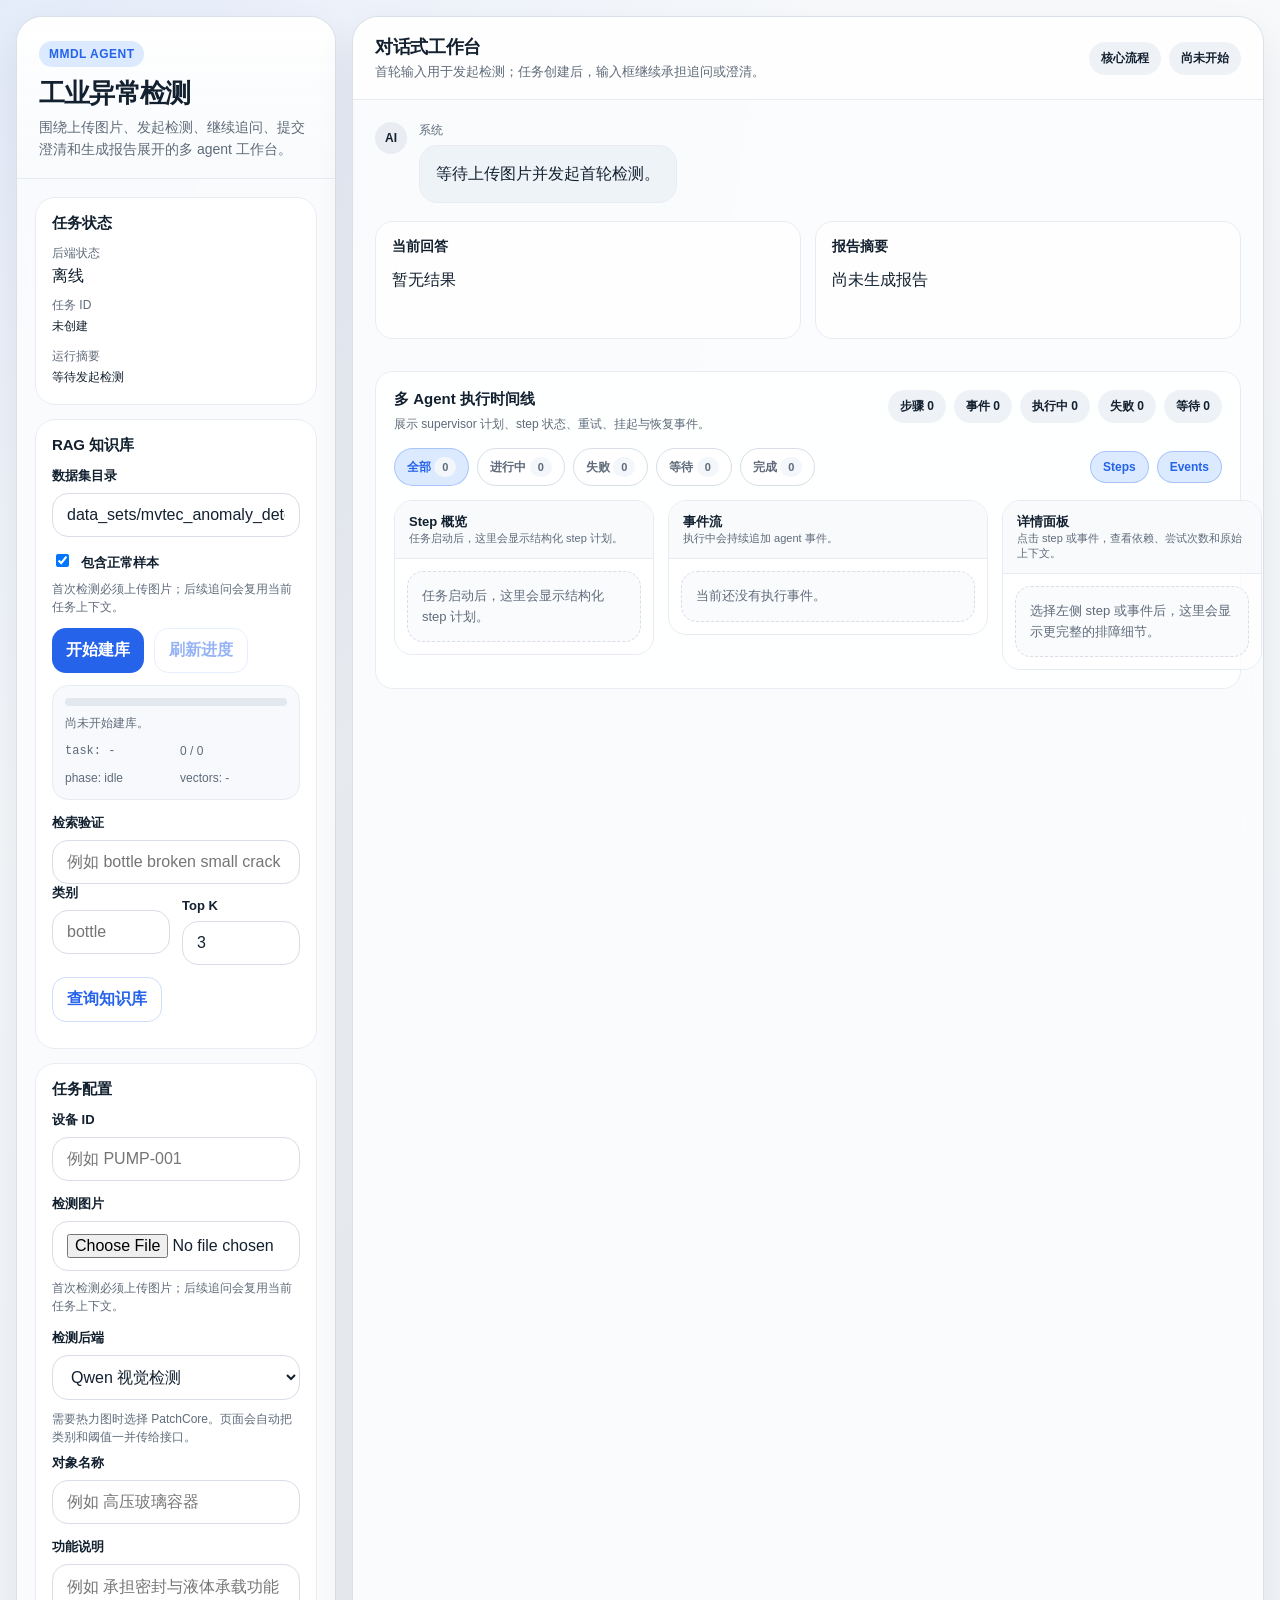
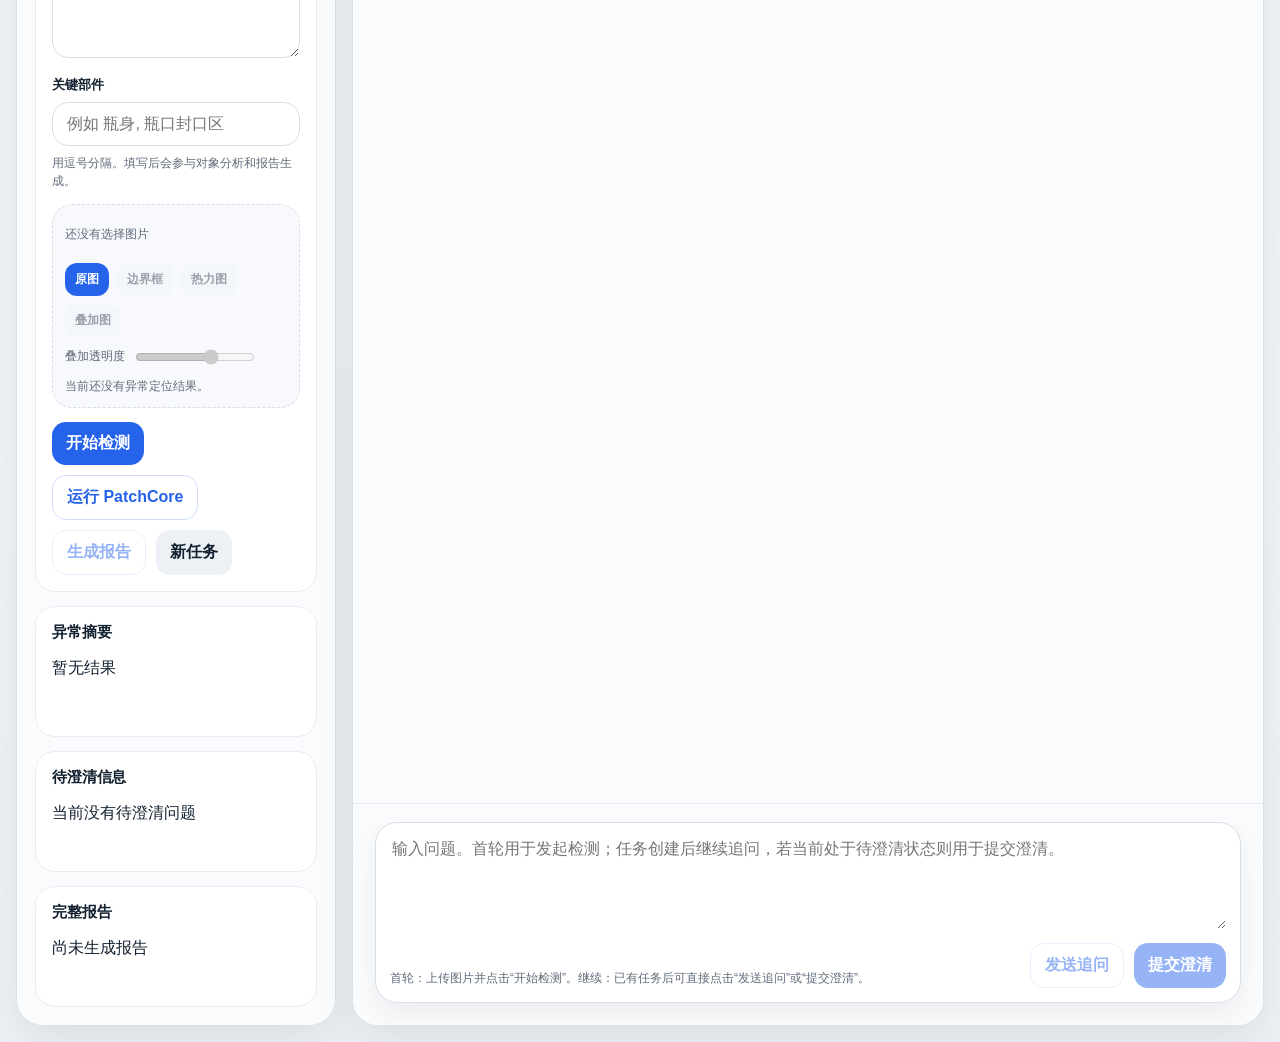
==== commit 55089ab0: "feat(web): 添加 RAG 知识库构建与查询界面 - 新增 RAG 知识库配置卡片，包含数据集路径、包含正常样本选项 - 添加建库进度条、状态显示和后台轮询逻辑 - 实现知识库检索验证功能，支" ====
--- a/web/index.html
+++ b/web/index.html
@@ -179,6 +179,11 @@
             min-height: 94px;
         }
 
+        .field input[type="checkbox"] {
+            width: auto;
+            margin-right: 8px;
+        }
+
         .inline-grid {
             display: grid;
             grid-template-columns: repeat(2, minmax(0, 1fr));
@@ -398,6 +403,61 @@
         .message.error {
             background: var(--error-soft);
             color: var(--error);
+        }
+
+        .rag-status-box {
+            margin-top: 12px;
+            border: 1px solid var(--line-soft);
+            border-radius: var(--radius-md);
+            background: #f7f9fc;
+            padding: 12px;
+        }
+
+        .rag-progress-track {
+            height: 8px;
+            overflow: hidden;
+            border-radius: 999px;
+            background: #e3e8ef;
+        }
+
+        .rag-progress-fill {
+            width: 0%;
+            height: 100%;
+            border-radius: inherit;
+            background: var(--accent);
+            transition: width 0.24s ease;
+        }
+
+        .rag-status-meta {
+            display: grid;
+            grid-template-columns: repeat(2, minmax(0, 1fr));
+            gap: 8px;
+            margin-top: 10px;
+            color: var(--muted);
+            font-size: 12px;
+            line-height: 1.5;
+        }
+
+        .rag-result-list {
+            display: grid;
+            gap: 8px;
+            margin-top: 10px;
+        }
+
+        .rag-result-item {
+            border: 1px solid var(--line-soft);
+            border-radius: var(--radius-md);
+            background: #fff;
+            padding: 10px;
+            font-size: 12px;
+            line-height: 1.5;
+        }
+
+        .rag-result-item strong {
+            display: block;
+            margin-bottom: 4px;
+            color: var(--text);
+            font-size: 12px;
         }
 
         .main-panel {
@@ -1118,6 +1178,56 @@
                             <div id="status-panel" class="mono">等待发起检测</div>
                         </div>
                     </div>
+                </section>
+
+                <section class="card">
+                    <h2>RAG 知识库</h2>
+                    <div class="field">
+                        <label for="rag-dataset-root">数据集目录</label>
+                        <input id="rag-dataset-root" type="text" value="data_sets/mvtec_anomaly_detection">
+                    </div>
+                    <div class="field">
+                        <label>
+                            <input id="rag-include-normal" type="checkbox" checked>
+                            包含正常样本
+                        </label>
+                        <div class="hint">建议开启，few-shot 会同时使用正常和异常参考样本。</div>
+                    </div>
+                    <div class="button-row" style="margin-top: 12px;">
+                        <button id="rag-build-button" class="primary" type="button">开始建库</button>
+                        <button id="rag-refresh-button" class="ghost" type="button" disabled>刷新进度</button>
+                    </div>
+                    <div class="rag-status-box">
+                        <div class="rag-progress-track">
+                            <div id="rag-progress-fill" class="rag-progress-fill"></div>
+                        </div>
+                        <div id="rag-status-text" class="hint">尚未开始建库。</div>
+                        <div class="rag-status-meta">
+                            <span id="rag-task-id" class="mono">task: -</span>
+                            <span id="rag-progress-count">0 / 0</span>
+                            <span id="rag-phase">phase: idle</span>
+                            <span id="rag-vector-count">vectors: -</span>
+                        </div>
+                    </div>
+                    <div class="field">
+                        <label for="rag-query-text">检索验证</label>
+                        <input id="rag-query-text" type="text" placeholder="例如 bottle broken small crack">
+                    </div>
+                    <div class="inline-grid">
+                        <div class="field">
+                            <label for="rag-query-category">类别</label>
+                            <input id="rag-query-category" type="text" placeholder="bottle">
+                        </div>
+                        <div class="field">
+                            <label for="rag-query-top-k">Top K</label>
+                            <input id="rag-query-top-k" type="number" min="1" max="20" value="3">
+                        </div>
+                    </div>
+                    <div class="button-row" style="margin-top: 12px;">
+                        <button id="rag-query-button" class="ghost" type="button">查询知识库</button>
+                    </div>
+                    <div id="rag-message" class="message info"></div>
+                    <div id="rag-results" class="rag-result-list"></div>
                 </section>
 
                 <section class="card">
@@ -1370,7 +1480,9 @@
             timelineFilter: 'all',
             timelinePanels: { steps: true, events: true },
             selectedTimelineItem: null,
-            patchcoreCatalog: null
+            patchcoreCatalog: null,
+            ragBuildTaskId: '',
+            ragBuildPoller: null
         };
 
         const els = {
@@ -1387,6 +1499,22 @@
             patchcoreCategory: document.getElementById('patchcore-category'),
             patchcoreThreshold: document.getElementById('patchcore-threshold'),
             patchcoreStatus: document.getElementById('patchcore-status'),
+            ragDatasetRoot: document.getElementById('rag-dataset-root'),
+            ragIncludeNormal: document.getElementById('rag-include-normal'),
+            ragBuildButton: document.getElementById('rag-build-button'),
+            ragRefreshButton: document.getElementById('rag-refresh-button'),
+            ragProgressFill: document.getElementById('rag-progress-fill'),
+            ragStatusText: document.getElementById('rag-status-text'),
+            ragTaskId: document.getElementById('rag-task-id'),
+            ragProgressCount: document.getElementById('rag-progress-count'),
+            ragPhase: document.getElementById('rag-phase'),
+            ragVectorCount: document.getElementById('rag-vector-count'),
+            ragQueryText: document.getElementById('rag-query-text'),
+            ragQueryCategory: document.getElementById('rag-query-category'),
+            ragQueryTopK: document.getElementById('rag-query-top-k'),
+            ragQueryButton: document.getElementById('rag-query-button'),
+            ragMessage: document.getElementById('rag-message'),
+            ragResults: document.getElementById('rag-results'),
             objectDisplayName: document.getElementById('object-display-name'),
             objectFunctionSummary: document.getElementById('object-function-summary'),
             objectComponents: document.getElementById('object-components'),
@@ -1448,7 +1576,7 @@
             if (topbarCopy) topbarCopy.textContent = '首轮输入用于发起检测；任务创建后，输入框继续承担追问或澄清。';
 
             const cardTitles = document.querySelectorAll('.sidebar .card h2');
-            const cardTitleText = ['任务状态', '任务配置', '异常摘要', '待澄清信息', '完整报告'];
+            const cardTitleText = ['任务状态', 'RAG 知识库', '任务配置', '异常摘要', '待澄清信息', '完整报告'];
             cardTitles.forEach((node, index) => {
                 if (cardTitleText[index]) node.textContent = cardTitleText[index];
             });
@@ -1466,6 +1594,10 @@
                 'asset-id': '设备 ID',
                 'image-input': '检测图片',
                 'visual-backend': '检测后端',
+                'rag-dataset-root': '数据集目录',
+                'rag-query-text': '检索验证',
+                'rag-query-category': '类别',
+                'rag-query-top-k': 'Top K',
                 'patchcore-category': 'PatchCore 类别',
                 'patchcore-threshold': 'PatchCore 阈值',
                 'object-display-name': '对象名称',
@@ -1489,6 +1621,9 @@
             if (els.maskOverlay) els.maskOverlay.alt = '异常热区';
             if (els.detectButton) els.detectButton.textContent = '开始检测';
             if (els.patchcoreDetectButton) els.patchcoreDetectButton.textContent = '运行 PatchCore';
+            if (els.ragBuildButton) els.ragBuildButton.textContent = '开始建库';
+            if (els.ragRefreshButton) els.ragRefreshButton.textContent = '刷新进度';
+            if (els.ragQueryButton) els.ragQueryButton.textContent = '查询知识库';
             if (els.reportButton) els.reportButton.textContent = '生成报告';
             if (els.resetButton) els.resetButton.textContent = '新任务';
             if (els.followupButton) els.followupButton.textContent = '发送追问';
@@ -1823,6 +1958,172 @@
         function setMessage(element, type, text) {
             element.className = `message ${type}${text ? ' show' : ''}`;
             element.textContent = text || '';
+        }
+
+        function renderRagBuildStatus(payload = {}) {
+            const percent = Math.max(0, Math.min(100, Number(payload.percent || 0)));
+            if (els.ragProgressFill) {
+                els.ragProgressFill.style.width = `${percent}%`;
+            }
+            if (els.ragStatusText) {
+                els.ragStatusText.textContent = payload.message || '尚未开始建库。';
+            }
+            if (els.ragTaskId) {
+                els.ragTaskId.textContent = `task: ${payload.task_id || state.ragBuildTaskId || '-'}`;
+            }
+            if (els.ragProgressCount) {
+                els.ragProgressCount.textContent = `${payload.processed || 0} / ${payload.total || 0}`;
+            }
+            if (els.ragPhase) {
+                els.ragPhase.textContent = `phase: ${payload.phase || 'idle'}`;
+            }
+            const vectorCount = payload.result?.vector_count;
+            if (els.ragVectorCount) {
+                els.ragVectorCount.textContent = `vectors: ${vectorCount ?? '-'}`;
+            }
+        }
+
+        function stopRagBuildPolling() {
+            if (state.ragBuildPoller) {
+                clearInterval(state.ragBuildPoller);
+                state.ragBuildPoller = null;
+            }
+        }
+
+        async function refreshRagBuildStatus() {
+            if (!state.ragBuildTaskId) return null;
+            const res = await fetch(`${API_BASE}/v1/rag/build/status/${encodeURIComponent(state.ragBuildTaskId)}`);
+            if (!res.ok) throw new Error(`HTTP ${res.status}`);
+            const payload = await res.json();
+            renderRagBuildStatus(payload);
+
+            if (payload.status === 'completed') {
+                stopRagBuildPolling();
+                els.ragBuildButton.disabled = false;
+                els.ragRefreshButton.disabled = false;
+                setMessage(els.ragMessage, 'success', `RAG 建库完成，已写入 ${payload.result?.vector_count ?? 0} 条向量。`);
+            } else if (payload.status === 'failed') {
+                stopRagBuildPolling();
+                els.ragBuildButton.disabled = false;
+                els.ragRefreshButton.disabled = false;
+                setMessage(els.ragMessage, 'error', payload.error || 'RAG 建库失败。');
+            }
+            return payload;
+        }
+
+        function startRagBuildPolling() {
+            stopRagBuildPolling();
+            state.ragBuildPoller = setInterval(() => {
+                refreshRagBuildStatus().catch(error => {
+                    stopRagBuildPolling();
+                    els.ragBuildButton.disabled = false;
+                    els.ragRefreshButton.disabled = false;
+                    setMessage(els.ragMessage, 'error', `刷新建库进度失败：${error.message}`);
+                });
+            }, 1800);
+        }
+
+        async function startRagBuild() {
+            const datasetRoot = els.ragDatasetRoot.value.trim();
+            if (!datasetRoot) {
+                setMessage(els.ragMessage, 'warning', '请输入 MVTec 数据集目录。');
+                return;
+            }
+
+            els.ragBuildButton.disabled = true;
+            els.ragRefreshButton.disabled = true;
+            els.ragResults.innerHTML = '';
+            setMessage(els.ragMessage, 'info', '正在启动 RAG 建库任务。');
+            renderRagBuildStatus({
+                task_id: '-',
+                phase: 'starting',
+                percent: 0,
+                processed: 0,
+                total: 0,
+                message: '正在提交建库请求...'
+            });
+
+            try {
+                const res = await fetch(`${API_BASE}/v1/rag/build/start`, {
+                    method: 'POST',
+                    headers: { 'Content-Type': 'application/json' },
+                    body: JSON.stringify({
+                        dataset_root: datasetRoot,
+                        include_normal: !!els.ragIncludeNormal.checked
+                    })
+                });
+                if (!res.ok) throw new Error(`HTTP ${res.status}`);
+                const payload = await res.json();
+                state.ragBuildTaskId = payload.task_id || '';
+                els.ragRefreshButton.disabled = !state.ragBuildTaskId;
+                renderRagBuildStatus({
+                    task_id: state.ragBuildTaskId,
+                    phase: 'queued',
+                    percent: 0,
+                    processed: 0,
+                    total: 0,
+                    message: payload.message || '建库任务已启动。'
+                });
+                setMessage(els.ragMessage, 'info', '建库任务已启动，页面会自动刷新进度。');
+                startRagBuildPolling();
+                await refreshRagBuildStatus();
+            } catch (error) {
+                els.ragBuildButton.disabled = false;
+                els.ragRefreshButton.disabled = false;
+                setMessage(els.ragMessage, 'error', `启动 RAG 建库失败：${error.message}`);
+            }
+        }
+
+        async function queryRagKnowledge() {
+            const queryText = els.ragQueryText.value.trim();
+            if (!queryText) {
+                setMessage(els.ragMessage, 'warning', '请输入检索文本。');
+                return;
+            }
+
+            els.ragQueryButton.disabled = true;
+            els.ragResults.innerHTML = '';
+            setMessage(els.ragMessage, 'info', '正在查询 RAG 知识库。');
+
+            try {
+                const topK = Number(els.ragQueryTopK.value || 3);
+                const res = await fetch(`${API_BASE}/v1/rag/query`, {
+                    method: 'POST',
+                    headers: { 'Content-Type': 'application/json' },
+                    body: JSON.stringify({
+                        query_text: queryText,
+                        category: els.ragQueryCategory.value.trim() || null,
+                        top_k: Math.max(1, Math.min(20, topK))
+                    })
+                });
+                if (!res.ok) throw new Error(`HTTP ${res.status}`);
+                const payload = await res.json();
+                const rows = Array.isArray(payload.results) ? payload.results : [];
+                setMessage(
+                    els.ragMessage,
+                    rows.length ? 'success' : 'warning',
+                    rows.length ? `检索到 ${rows.length} 条相似案例。` : '没有检索到相似案例，请确认已完成建库。'
+                );
+                els.ragResults.innerHTML = rows.map(row => {
+                    const meta = row.metadata || {};
+                    const title = [
+                        meta.category || 'unknown',
+                        meta.anomaly_type || 'good',
+                        typeof row.distance === 'number' ? `distance ${row.distance.toFixed(4)}` : ''
+                    ].filter(Boolean).join(' / ');
+                    return `
+                        <div class="rag-result-item">
+                            <strong>${escapeHtml(title)}</strong>
+                            <div>${escapeHtml(row.description || '')}</div>
+                            <div class="hint mono">${escapeHtml(meta.image_path || row.id || '')}</div>
+                        </div>
+                    `;
+                }).join('');
+            } catch (error) {
+                setMessage(els.ragMessage, 'error', `查询 RAG 失败：${error.message}`);
+            } finally {
+                els.ragQueryButton.disabled = false;
+            }
         }
 
         function getResultMetadata(result) {
@@ -3085,6 +3386,13 @@
 
         els.visualBackend?.addEventListener('change', syncBackendControls);
         els.patchcoreCategory?.addEventListener('change', renderPatchcoreStatus);
+        els.ragBuildButton?.addEventListener('click', startRagBuild);
+        els.ragRefreshButton?.addEventListener('click', () => {
+            refreshRagBuildStatus().catch(error => {
+                setMessage(els.ragMessage, 'error', `刷新建库进度失败：${error.message}`);
+            });
+        });
+        els.ragQueryButton?.addEventListener('click', queryRagKnowledge);
         els.detectButton.addEventListener('click', startDetection);
         els.patchcoreDetectButton?.addEventListener('click', () => startDetection(PATCHCORE_BACKEND));
         els.followupButton.addEventListener('click', sendFollowup);
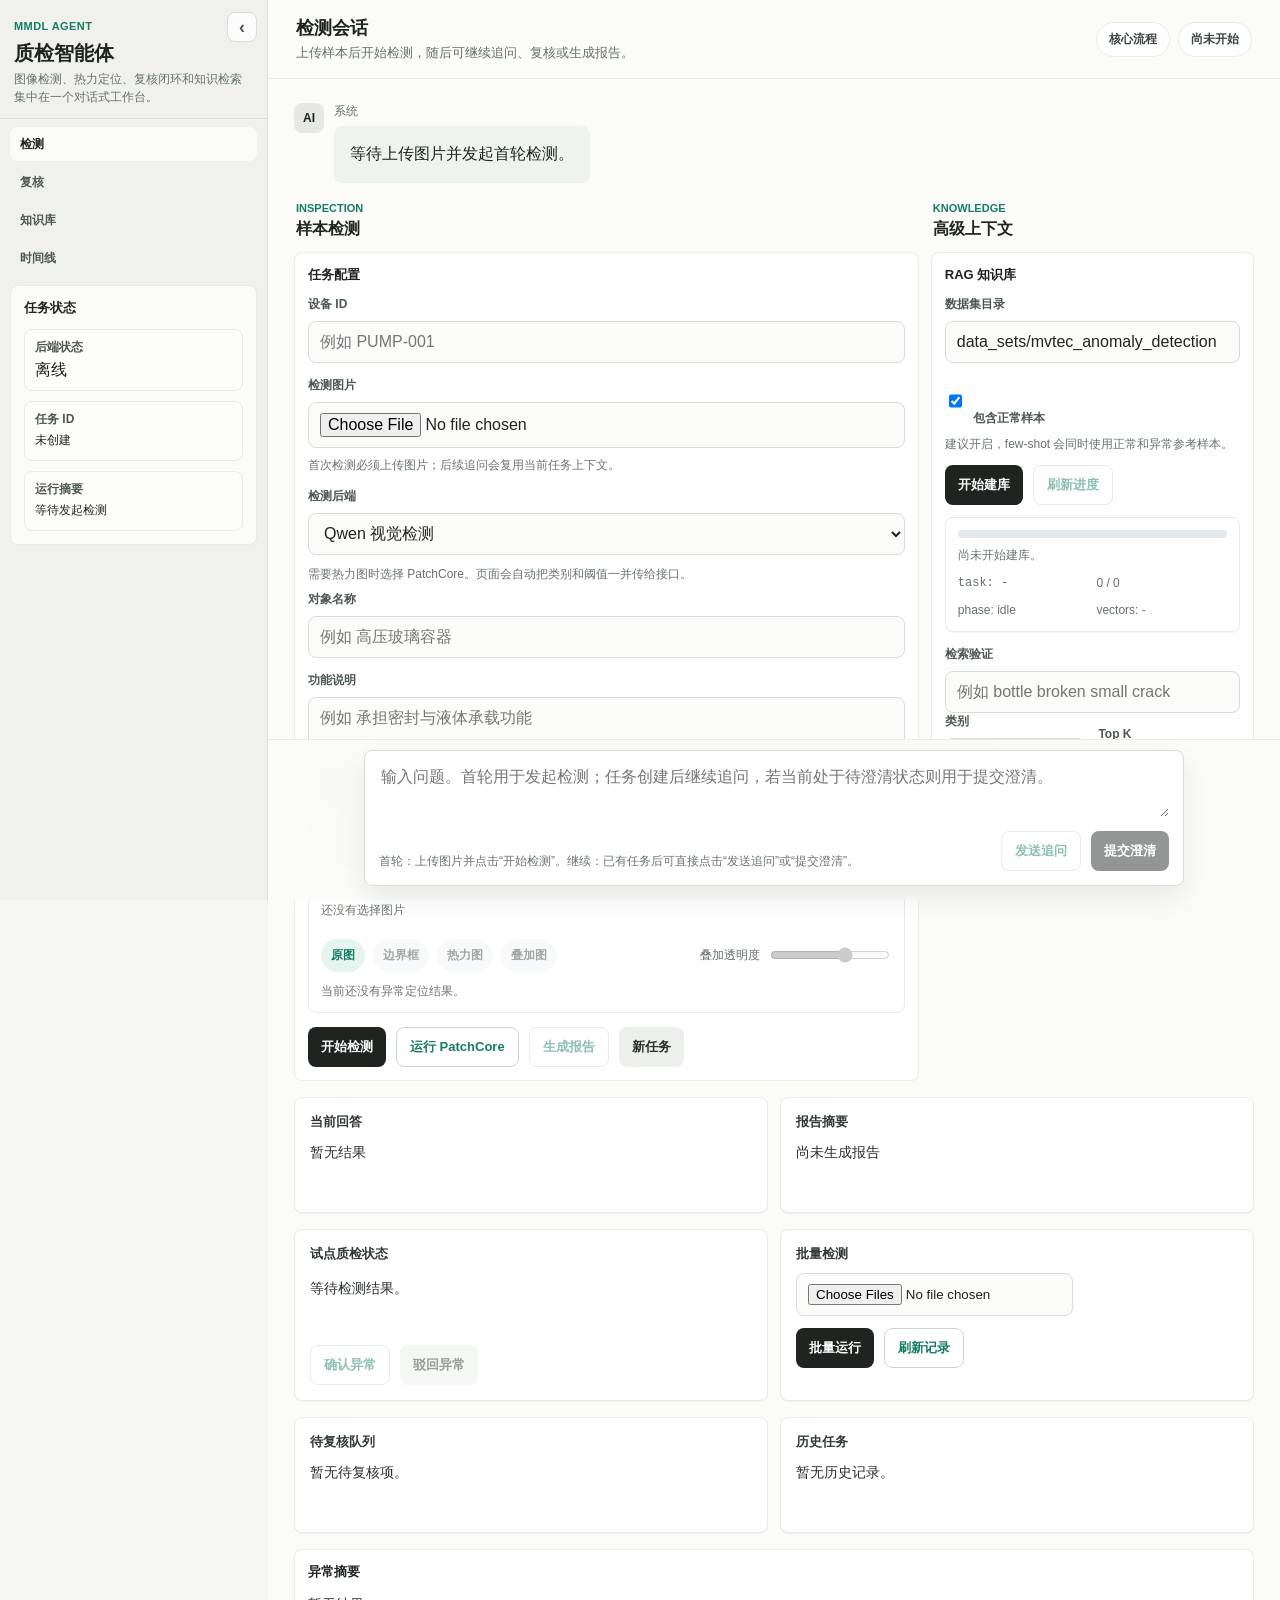
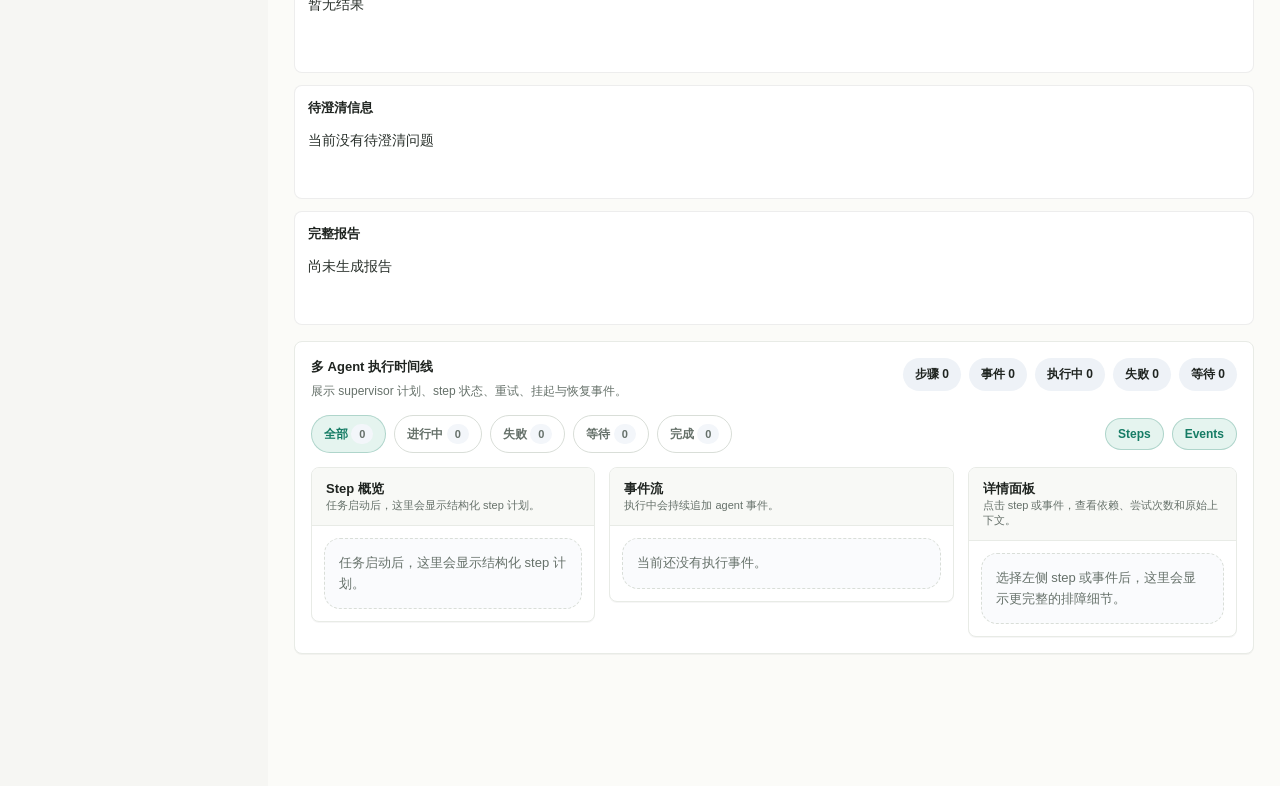
==== commit 8f84a71e: "feat: add industrial pilot workflow and modern workspace UI" ====
--- a/web/index.html
+++ b/web/index.html
@@ -462,7 +462,7 @@
 
         .main-panel {
             display: grid;
-            grid-template-rows: auto minmax(0, 1fr) auto;
+            grid-template-rows: auto minmax(0, 1fr);
             overflow: hidden;
         }
 
@@ -507,7 +507,7 @@
 
         .conversation {
             overflow: auto;
-            padding: 22px;
+            padding: 22px 22px 124px;
             display: flex;
             flex-direction: column;
             gap: 18px;
@@ -1150,6 +1150,581 @@
                 align-items: stretch;
             }
         }
+
+        /* Modern AI workspace skin: clean, calm, ChatGPT/DeepSeek-inspired without copying either. */
+        :root {
+            --bg: #f6f6f3;
+            --panel: #ffffff;
+            --panel-strong: #ffffff;
+            --line: #d9ded8;
+            --line-soft: #e8ebe6;
+            --text: #1f2420;
+            --muted: #66716a;
+            --accent: #167c65;
+            --accent-2: #2563eb;
+            --accent-soft: #e5f4ef;
+            --assistant: #ffffff;
+            --user: #1f2420;
+            --user-text: #ffffff;
+            --system: #f1f5f2;
+            --warn: #8a5a14;
+            --warn-soft: #fff5dc;
+            --ok: #147044;
+            --ok-soft: #e2f7eb;
+            --error: #b42318;
+            --error-soft: #fde9e7;
+            --shadow: 0 10px 28px rgba(24, 31, 27, 0.08);
+            --radius-xl: 8px;
+            --radius-lg: 8px;
+            --radius-md: 8px;
+            --radius-sm: 6px;
+        }
+
+        * {
+            letter-spacing: 0;
+        }
+
+        html,
+        body {
+            background: var(--bg);
+            font-family: Inter, "SF Pro Display", "PingFang SC", "Microsoft YaHei", sans-serif;
+        }
+
+        body {
+            padding: 0;
+        }
+
+        .app-shell {
+            grid-template-columns: 268px minmax(0, 1fr);
+            gap: 0;
+            min-height: 100vh;
+        }
+
+        .sidebar,
+        .main-panel {
+            border: 0;
+            border-radius: 0;
+            background: transparent;
+            box-shadow: none;
+            backdrop-filter: none;
+        }
+
+        .sidebar {
+            background: #f0f1ed;
+            border-right: 1px solid var(--line);
+            height: 100vh;
+        }
+
+        .brand {
+            position: relative;
+            padding: 16px 14px 12px;
+            border-bottom: 1px solid var(--line);
+            background: #f0f1ed;
+        }
+
+        .sidebar-toggle {
+            position: absolute;
+            top: 12px;
+            right: 10px;
+            display: grid;
+            place-items: center;
+            width: 30px;
+            height: 30px;
+            padding: 0;
+            border: 1px solid var(--line);
+            border-radius: 8px;
+            background: rgba(255, 255, 255, 0.74);
+            color: #4d5851;
+            font-size: 18px;
+            line-height: 1;
+        }
+
+        .brand-tag {
+            padding: 0;
+            border-radius: 0;
+            background: transparent;
+            color: var(--accent);
+            font-size: 11px;
+            font-weight: 800;
+        }
+
+        .brand h1 {
+            margin: 8px 0 6px;
+            font-size: 20px;
+            letter-spacing: 0;
+        }
+
+        .brand p {
+            font-size: 12px;
+            line-height: 1.5;
+        }
+
+        .sidebar-scroll {
+            min-height: 0;
+            overflow: auto;
+            padding: 10px;
+            gap: 8px;
+        }
+
+        @media (min-width: 1101px) {
+            .app-shell {
+                display: block;
+            }
+
+            .sidebar {
+                position: fixed;
+                inset: 0 auto 0 0;
+                width: 268px;
+                z-index: 12;
+            }
+
+            .main-panel {
+                margin-left: 268px;
+                min-height: 100vh;
+            }
+
+            body.sidebar-collapsed .sidebar {
+                width: 68px;
+            }
+
+            body.sidebar-collapsed .main-panel {
+                margin-left: 68px;
+            }
+
+            body.sidebar-collapsed .composer {
+                left: 68px;
+            }
+
+            body.sidebar-collapsed .brand {
+                padding: 12px 8px;
+            }
+
+            body.sidebar-collapsed .brand-tag,
+            body.sidebar-collapsed .brand h1,
+            body.sidebar-collapsed .brand p,
+            body.sidebar-collapsed .sidebar-scroll,
+            body.sidebar-collapsed .nav-item {
+                display: none;
+            }
+
+            body.sidebar-collapsed .sidebar-nav {
+                padding: 54px 8px 0;
+            }
+
+            body.sidebar-collapsed .sidebar-toggle {
+                left: 18px;
+                right: auto;
+                transform: rotate(180deg);
+            }
+        }
+
+        .sidebar-nav {
+            display: grid;
+            gap: 4px;
+            padding: 8px 10px 0;
+        }
+
+        .nav-item {
+            display: flex;
+            align-items: center;
+            min-height: 34px;
+            padding: 0 10px;
+            border-radius: 8px;
+            color: #4d5851;
+            font-size: 12px;
+            font-weight: 700;
+            text-decoration: none;
+        }
+
+        .nav-item:hover,
+        .nav-item.is-active {
+            background: rgba(255, 255, 255, 0.7);
+            color: #1f2420;
+        }
+
+        .sidebar .sidebar-scroll .card:not(:first-child) {
+            display: none;
+        }
+
+        .workspace-grid {
+            display: grid;
+            grid-template-columns: minmax(0, 1.45fr) minmax(320px, 0.75fr);
+            gap: 12px;
+            align-items: start;
+        }
+
+        .workspace-column,
+        .workspace-stack {
+            display: grid;
+            gap: 12px;
+        }
+
+        .workspace-column {
+            min-width: 0;
+        }
+
+        .workspace-head {
+            padding: 4px 2px 0;
+        }
+
+        .workspace-kicker {
+            display: block;
+            margin-bottom: 5px;
+            color: var(--accent);
+            font-size: 11px;
+            font-weight: 800;
+            text-transform: uppercase;
+        }
+
+        .workspace-head h3 {
+            margin: 0;
+            font-size: 16px;
+            font-weight: 800;
+            color: #1f2420;
+        }
+
+        .workspace-column > .card,
+        .workspace-stack > .card {
+            background: #ffffff;
+        }
+
+        .workspace-secondary .card {
+            background: rgba(255, 255, 255, 0.78);
+        }
+
+        .workspace-secondary .preview {
+            display: none;
+        }
+
+        .card {
+            padding: 13px;
+            border-color: rgba(31, 36, 32, 0.08);
+            border-radius: 8px;
+            background: rgba(255, 255, 255, 0.72);
+        }
+
+        .card h2,
+        .result-card h3,
+        .timeline-head h3 {
+            font-size: 13px;
+            font-weight: 750;
+            letter-spacing: 0;
+        }
+
+        .meta-item {
+            padding: 9px 10px;
+            border: 1px solid var(--line-soft);
+            border-radius: 8px;
+            background: rgba(255, 255, 255, 0.58);
+        }
+
+        .field label,
+        .meta-item small {
+            color: #4d5851;
+            font-size: 12px;
+            font-weight: 700;
+        }
+
+        .field input,
+        .field textarea,
+        .field select,
+        #batch-image-input {
+            min-height: 42px;
+            border: 1px solid #d7ddd6;
+            border-radius: 8px;
+            background: #fbfcfa;
+            padding: 10px 11px;
+            outline: none;
+        }
+
+        .field input:focus,
+        .field textarea:focus,
+        .field select:focus,
+        .composer textarea:focus {
+            border-color: rgba(22, 124, 101, 0.46);
+            box-shadow: 0 0 0 3px rgba(22, 124, 101, 0.12);
+        }
+
+        .hint,
+        .backend-note,
+        .localization-note,
+        .composer-hint {
+            color: #6a746d;
+        }
+
+        button {
+            border-radius: 8px;
+            padding: 10px 13px;
+            font-size: 13px;
+            font-weight: 750;
+            transition: background 0.16s ease, border-color 0.16s ease, color 0.16s ease, transform 0.16s ease;
+        }
+
+        .primary {
+            background: #1f2420;
+            color: #ffffff;
+        }
+
+        .primary:hover {
+            background: #111512;
+        }
+
+        .ghost {
+            border-color: #c9d8d2;
+            background: #ffffff;
+            color: var(--accent);
+        }
+
+        .secondary {
+            background: #ecefeb;
+            color: #29302b;
+        }
+
+        .mode-button,
+        .filter-button,
+        .toggle-button,
+        .pill,
+        .chip,
+        .timeline-chip,
+        .anomaly-meta-item {
+            border-radius: 999px;
+        }
+
+        .mode-button.is-active,
+        .filter-button.is-active,
+        .toggle-button.is-active {
+            background: var(--accent-soft);
+            color: var(--accent);
+            border-color: rgba(22, 124, 101, 0.26);
+        }
+
+        .main-panel {
+            background: #fbfbf8;
+        }
+
+        .topbar {
+            position: sticky;
+            top: 0;
+            z-index: 4;
+            padding: 16px 28px;
+            border-bottom: 1px solid var(--line-soft);
+            background: rgba(251, 251, 248, 0.88);
+            backdrop-filter: blur(18px);
+        }
+
+        .topbar h2 {
+            font-size: 18px;
+            letter-spacing: 0;
+        }
+
+        .status-pills .pill {
+            background: #ffffff;
+            border: 1px solid var(--line-soft);
+            color: #3b453f;
+        }
+
+        .conversation {
+            width: min(1160px, 100%);
+            margin: 0 auto;
+            padding: 24px 26px 132px;
+            gap: 16px;
+        }
+
+        #history-panel {
+            display: grid;
+            gap: 14px;
+        }
+
+        .bubble-row {
+            gap: 10px;
+        }
+
+        .avatar {
+            width: 30px;
+            height: 30px;
+            border-radius: 8px;
+            background: #e5e8e3;
+        }
+
+        .bubble-row.user .avatar {
+            background: #dfe8ff;
+            color: var(--accent-2);
+        }
+
+        .bubble-wrap {
+            max-width: min(820px, 84%);
+        }
+
+        .bubble {
+            border: 0;
+            border-radius: 8px;
+            background: #ffffff;
+            box-shadow: 0 1px 0 rgba(31, 36, 32, 0.05);
+        }
+
+        .bubble-row.user .bubble {
+            background: #20241f;
+            color: #ffffff;
+        }
+
+        .bubble-row.system .bubble {
+            background: #eef3f0;
+        }
+
+        .result-grid {
+            gap: 12px;
+        }
+
+        .result-card,
+        .timeline-card,
+        .timeline-panel,
+        .rag-status-box,
+        .rag-result-item,
+        .analysis-section,
+        .anomaly-card {
+            border: 1px solid var(--line-soft);
+            border-radius: 8px;
+            background: #ffffff;
+            box-shadow: 0 1px 0 rgba(31, 36, 32, 0.04);
+        }
+
+        .result-card {
+            padding: 15px;
+        }
+
+        .result-card h3 {
+            color: #313a34;
+        }
+
+        .result-copy {
+            color: #29302b;
+            font-size: 14px;
+        }
+
+        .timeline-card {
+            padding: 16px;
+            margin-top: 0;
+        }
+
+        .timeline-panel-head {
+            background: #f8f9f6;
+        }
+
+        .timeline-item,
+        .event-item,
+        .timeline-kv-item {
+            border-radius: 8px;
+            background: #ffffff;
+        }
+
+        .timeline-item.running,
+        .event-item.running {
+            background: #f4f9ff;
+            border-color: #cfe0ff;
+        }
+
+        .timeline-item.success,
+        .event-item.success {
+            background: #f3fbf6;
+            border-color: #cbead7;
+        }
+
+        .timeline-item.failed,
+        .event-item.failed {
+            background: #fff7f6;
+            border-color: #f4cfca;
+        }
+
+        .timeline-item.pending,
+        .event-item.pending {
+            background: #fffaf0;
+            border-color: #eedbb1;
+        }
+
+        .preview {
+            border-style: solid;
+            border-color: var(--line-soft);
+            border-radius: 8px;
+            background: #ffffff;
+        }
+
+        .preview-stage {
+            border-radius: 8px;
+            background: #eef0ec;
+        }
+
+        .preview img {
+            background: #eef0ec;
+        }
+
+        .composer {
+            position: fixed;
+            left: 268px;
+            right: 0;
+            bottom: 0;
+            padding: 10px 24px 14px;
+            border-top: 1px solid var(--line-soft);
+            background: rgba(251, 251, 248, 0.9);
+            backdrop-filter: blur(18px);
+            z-index: 10;
+        }
+
+        .composer-shell {
+            width: min(820px, 100%);
+            margin: 0 auto;
+            border: 1px solid #d7ddd6;
+            border-radius: 8px;
+            background: #ffffff;
+            box-shadow: 0 12px 28px rgba(31, 36, 32, 0.08);
+        }
+
+        .composer textarea {
+            min-height: 52px;
+        }
+
+        .message {
+            border-radius: 8px;
+        }
+
+        .message.info {
+            background: #edf6f3;
+            color: #16604f;
+        }
+
+        .markdown-body :not(pre) > code,
+        .mono {
+            font-family: "SFMono-Regular", Consolas, monospace;
+        }
+
+        @media (max-width: 1100px) {
+            .sidebar {
+                border-right: 0;
+                border-top: 1px solid var(--line);
+            }
+
+            .workspace-grid {
+                grid-template-columns: 1fr;
+            }
+
+            .composer {
+                left: 0;
+            }
+        }
+
+        @media (max-width: 760px) {
+            .topbar,
+            .conversation,
+            .composer {
+                padding-left: 14px;
+                padding-right: 14px;
+            }
+
+            .brand,
+            .sidebar-scroll {
+                padding-left: 12px;
+                padding-right: 12px;
+            }
+        }
     </style>
 </head>
 <body>
@@ -1157,9 +1732,17 @@
         <aside class="sidebar">
             <div class="brand">
                 <span class="brand-tag">MMDL Agent</span>
-                <h1>工业异常检测</h1>
-                <p>围绕上传图片、发起检测、继续追问、提交澄清和生成报告展开的多 agent 工作台。</p>
+                <button id="sidebar-toggle" class="sidebar-toggle" type="button" aria-label="收起侧边栏">‹</button>
+                <h1>质检智能体</h1>
+                <p>图像检测、热力定位、复核闭环和知识检索集中在一个对话式工作台。</p>
             </div>
+
+            <nav class="sidebar-nav" aria-label="工作区导航">
+                <a href="#detection-workspace" class="nav-item is-active">检测</a>
+                <a href="#quality-workspace" class="nav-item">复核</a>
+                <a href="#advanced-workspace" class="nav-item">知识库</a>
+                <a href="#timeline-workspace" class="nav-item">时间线</a>
+            </nav>
 
             <div class="sidebar-scroll">
                 <section class="card">
@@ -1355,8 +1938,8 @@
         <main class="main-panel">
             <header class="topbar">
                 <div>
-                    <h2>对话式工作台</h2>
-                    <p>首轮输入用于发起检测；任务创建后，输入框继续承担追问或澄清。</p>
+                    <h2>检测会话</h2>
+                    <p>上传样本后开始检测，随后可继续追问、复核或生成报告。</p>
                 </div>
                 <div class="status-pills">
                     <span class="pill">核心流程</span>
@@ -1366,6 +1949,21 @@
 
             <section class="conversation">
                 <div id="history-panel"></div>
+
+                <section class="workspace-grid">
+                    <div id="detection-workspace" class="workspace-column workspace-primary">
+                        <div class="workspace-head">
+                            <span class="workspace-kicker">Inspection</span>
+                            <h3>样本检测</h3>
+                        </div>
+                    </div>
+                    <div id="advanced-workspace" class="workspace-column workspace-secondary">
+                        <div class="workspace-head">
+                            <span class="workspace-kicker">Knowledge</span>
+                            <h3>高级上下文</h3>
+                        </div>
+                    </div>
+                </section>
 
                 <div class="result-grid">
                     <section class="result-card">
@@ -1378,7 +1976,40 @@
                     </section>
                 </div>
 
-                <section class="timeline-card">
+                <div class="result-grid">
+                    <section class="result-card">
+                        <h3>试点质检状态</h3>
+                        <div id="industrial-summary" class="result-copy">等待检测结果。</div>
+                        <div class="button-row" style="margin-top: 12px;">
+                            <button id="approve-review-button" class="ghost" type="button" disabled>确认异常</button>
+                            <button id="reject-review-button" class="secondary" type="button" disabled>驳回异常</button>
+                        </div>
+                    </section>
+                    <section class="result-card">
+                        <h3>批量检测</h3>
+                        <input id="batch-image-input" type="file" accept="image/*" multiple>
+                        <div class="button-row" style="margin-top: 12px;">
+                            <button id="batch-detect-button" class="primary" type="button">批量运行</button>
+                            <button id="refresh-history-button" class="ghost" type="button">刷新记录</button>
+                        </div>
+                        <div id="batch-message" class="message info"></div>
+                    </section>
+                </div>
+
+                <div class="result-grid">
+                    <section class="result-card">
+                        <h3>待复核队列</h3>
+                        <div id="review-queue" class="result-copy">暂无待复核项。</div>
+                    </section>
+                    <section class="result-card">
+                        <h3>历史任务</h3>
+                        <div id="history-list" class="result-copy">暂无历史记录。</div>
+                    </section>
+                </div>
+
+                <section id="quality-workspace" class="workspace-stack"></section>
+
+                <section id="timeline-workspace" class="timeline-card">
                     <div class="timeline-head">
                         <div>
                             <h3>多 Agent 执行时间线</h3>
@@ -1554,8 +2185,50 @@
             timelineEventsBody: document.getElementById('timeline-events-body'),
             timelineEventsNote: document.getElementById('timeline-events-note'),
             timelineEvents: document.getElementById('timeline-events'),
-            timelineDetails: document.getElementById('timeline-details')
+            timelineDetails: document.getElementById('timeline-details'),
+            industrialSummary: document.getElementById('industrial-summary'),
+            approveReviewButton: document.getElementById('approve-review-button'),
+            rejectReviewButton: document.getElementById('reject-review-button'),
+            batchImageInput: document.getElementById('batch-image-input'),
+            batchDetectButton: document.getElementById('batch-detect-button'),
+            refreshHistoryButton: document.getElementById('refresh-history-button'),
+            batchMessage: document.getElementById('batch-message'),
+            reviewQueue: document.getElementById('review-queue'),
+            historyList: document.getElementById('history-list'),
+            sidebarToggle: document.getElementById('sidebar-toggle')
         };
+
+        function applySidebarCollapsed(collapsed) {
+            document.body.classList.toggle('sidebar-collapsed', collapsed);
+            if (els.sidebarToggle) {
+                els.sidebarToggle.textContent = collapsed ? '›' : '‹';
+                els.sidebarToggle.setAttribute('aria-label', collapsed ? '展开侧边栏' : '收起侧边栏');
+            }
+        }
+
+        function toggleSidebar() {
+            const collapsed = !document.body.classList.contains('sidebar-collapsed');
+            applySidebarCollapsed(collapsed);
+            try {
+                localStorage.setItem('mmdl-sidebar-collapsed', collapsed ? '1' : '0');
+            } catch (_) {}
+        }
+
+        function moveCardContaining(elementId, targetId) {
+            const element = document.getElementById(elementId);
+            const target = document.getElementById(targetId);
+            const card = element?.closest('.card');
+            if (!card || !target || card.parentElement === target) return;
+            target.appendChild(card);
+        }
+
+        function rehomeWorkspacePanels() {
+            moveCardContaining('asset-id', 'detection-workspace');
+            moveCardContaining('rag-dataset-root', 'advanced-workspace');
+            moveCardContaining('answer-panel', 'quality-workspace');
+            moveCardContaining('pending-panel', 'quality-workspace');
+            moveCardContaining('report-panel', 'quality-workspace');
+        }
 
         function newTaskId() {
             return `task-${Date.now()}`;
@@ -1570,10 +2243,10 @@
             const brandCopy = document.querySelector('.brand p');
             const topbarTitle = document.querySelector('.topbar h2');
             const topbarCopy = document.querySelector('.topbar p');
-            if (brandTitle) brandTitle.textContent = '工业异常检测';
-            if (brandCopy) brandCopy.textContent = '围绕上传图片、发起检测、继续追问、提交澄清和生成报告展开的多 agent 工作台。';
-            if (topbarTitle) topbarTitle.textContent = '对话式工作台';
-            if (topbarCopy) topbarCopy.textContent = '首轮输入用于发起检测；任务创建后，输入框继续承担追问或澄清。';
+            if (brandTitle) brandTitle.textContent = '质检智能体';
+            if (brandCopy) brandCopy.textContent = '图像检测、热力定位、复核闭环和知识检索集中在一个对话式工作台。';
+            if (topbarTitle) topbarTitle.textContent = '检测会话';
+            if (topbarCopy) topbarCopy.textContent = '上传样本后开始检测，随后可继续追问、复核或生成报告。';
 
             const cardTitles = document.querySelectorAll('.sidebar .card h2');
             const cardTitleText = ['任务状态', 'RAG 知识库', '任务配置', '异常摘要', '待澄清信息', '完整报告'];
@@ -3007,6 +3680,124 @@
             }
         }
 
+        function getIndustrialMetadata(result) {
+            return result?.metadata?.industrial || {};
+        }
+
+        function renderIndustrialSummary(result) {
+            const industrial = getIndustrialMetadata(result);
+            const lines = result ? [
+                `模型判断：${industrial.is_anomaly ? '异常候选' : '未见明确异常'}`,
+                `置信度：${Number(industrial.score || result.score || 0).toFixed(3)}`,
+                `缺陷类型：${industrial.defect_type || result.defect_type || 'unknown'}`,
+                `复核状态：${industrial.review_status || result.review_status || 'unknown'}`,
+                `模型版本：${industrial.model_version || 'unknown'}`,
+                `样本版本：${industrial.sample_version || 'unversioned'}`
+            ] : ['等待检测结果。'];
+            if (els.industrialSummary) {
+                els.industrialSummary.innerHTML = renderMarkdown(lines.join('\n'));
+            }
+            const canReview = Boolean(result?.task_id && (industrial.requires_review || result.requires_review));
+            if (els.approveReviewButton) els.approveReviewButton.disabled = !canReview;
+            if (els.rejectReviewButton) els.rejectReviewButton.disabled = !canReview;
+        }
+
+        function renderTaskList(element, tasks, emptyText) {
+            if (!element) return;
+            if (!Array.isArray(tasks) || tasks.length === 0) {
+                element.textContent = emptyText;
+                return;
+            }
+            element.innerHTML = tasks.map(task => {
+                const score = Number(task.score || 0).toFixed(3);
+                return `
+                    <div class="analysis-block">
+                        <div class="analysis-block-title">${escapeHtml(task.task_id || '-')}</div>
+                        <ul class="analysis-list">
+                            <li>设备：${escapeHtml(task.asset_id || '-')}</li>
+                            <li>状态：${escapeHtml(task.status || '-')} / ${escapeHtml(task.review_status || '-')}</li>
+                            <li>判断：${task.is_anomaly ? '异常候选' : '正常'}，分数 ${score}</li>
+                            <li>缺陷：${escapeHtml(task.defect_type || 'unknown')}</li>
+                        </ul>
+                    </div>
+                `;
+            }).join('');
+        }
+
+        async function refreshIndustrialPanels() {
+            try {
+                const [reviewRes, historyRes, healthRes] = await Promise.all([
+                    fetch(`${API_BASE}/v1/reviews/pending`),
+                    fetch(`${API_BASE}/v1/tasks?limit=8`),
+                    fetch(`${API_BASE}/v1/system/health`)
+                ]);
+                const reviewData = reviewRes.ok ? await reviewRes.json() : { tasks: [] };
+                const historyData = historyRes.ok ? await historyRes.json() : { tasks: [] };
+                const healthData = healthRes.ok ? await healthRes.json() : null;
+                renderTaskList(els.reviewQueue, reviewData.tasks, '暂无待复核项。');
+                renderTaskList(els.historyList, historyData.tasks, '暂无历史记录。');
+                if (healthData?.components?.patchcore && els.backendIndicator) {
+                    els.backendIndicator.textContent = `在线 / PatchCore ${healthData.components.patchcore.status}`;
+                }
+            } catch (error) {
+                if (els.historyList) els.historyList.textContent = `刷新失败：${error.message}`;
+            }
+        }
+
+        async function submitTaskReview(decision) {
+            if (!state.lastResult?.task_id) return;
+            const res = await fetch(`${API_BASE}/v1/tasks/${encodeURIComponent(state.lastResult.task_id)}/review`, {
+                method: 'POST',
+                headers: { 'Content-Type': 'application/json' },
+                body: JSON.stringify({
+                    decision,
+                    defect_type: state.lastResult.defect_type || 'unknown',
+                    notes: decision === 'approve' ? 'operator confirmed' : 'operator rejected'
+                })
+            });
+            const data = await res.json();
+            if (!res.ok) throw new Error(data.message || data.detail || `HTTP ${res.status}`);
+            state.lastResult.review_status = data.task.review_status;
+            state.lastResult.requires_review = false;
+            if (state.lastResult.metadata?.industrial) {
+                state.lastResult.metadata.industrial.review_status = data.task.review_status;
+                state.lastResult.metadata.industrial.requires_review = false;
+            }
+            renderIndustrialSummary(state.lastResult);
+            await refreshIndustrialPanels();
+        }
+
+        async function startBatchDetection() {
+            const files = Array.from(els.batchImageInput?.files || []);
+            const assetId = els.assetId.value.trim();
+            if (!assetId) {
+                setMessage(els.batchMessage, 'warning', '请输入设备 ID。');
+                return;
+            }
+            if (!files.length) {
+                setMessage(els.batchMessage, 'warning', '请选择至少一张批量图片。');
+                return;
+            }
+            const form = new FormData();
+            form.append('asset_id', assetId);
+            form.append('question', els.question.value.trim() || '批量检测');
+            form.append('parameters', JSON.stringify(buildDetectionParameters()));
+            files.forEach(file => form.append('images', file));
+            setMessage(els.batchMessage, 'info', '批量检测运行中...');
+            els.batchDetectButton.disabled = true;
+            try {
+                const res = await fetch(`${API_BASE}/v1/batches/detect`, { method: 'POST', body: form });
+                const data = await res.json();
+                if (!res.ok) throw new Error(data.message || data.detail || `HTTP ${res.status}`);
+                setMessage(els.batchMessage, 'success', `批次完成：${data.batch.batch_id}，异常候选 ${data.report.anomaly_count} 个。`);
+                await refreshIndustrialPanels();
+            } catch (error) {
+                setMessage(els.batchMessage, 'error', `批量检测失败：${error.message}`);
+            } finally {
+                els.batchDetectButton.disabled = false;
+            }
+        }
+
         function applyResult(result, sourceLabel) {
             state.lastResult = result;
             state.pending = result.status === 'pending';
@@ -3040,6 +3831,8 @@
             renderAnomalies(result.anomalies);
             renderAnalysisPanel(getStructuredAnalysis(result), getMmadAnalysis(result));
             renderLocalization(result.anomalies, result);
+            renderIndustrialSummary(result);
+            refreshIndustrialPanels();
 
             if (state.pending) {
                 const pendingText = [
@@ -3104,10 +3897,12 @@
             setMarkdownContent(els.reportPanelInline, '', '尚未生成报告');
             els.anomalyChips.innerHTML = '';
             renderAnalysisPanel(null, null);
+            renderIndustrialSummary(null);
 
             setMessage(els.detectMessage, 'info', '');
             setMessage(els.followupMessage, 'info', '');
             setMessage(els.reportMessage, 'info', '');
+            setMessage(els.batchMessage, 'info', '');
 
             renderHistory();
             renderTaskState();
@@ -3395,6 +4190,15 @@
         els.ragQueryButton?.addEventListener('click', queryRagKnowledge);
         els.detectButton.addEventListener('click', startDetection);
         els.patchcoreDetectButton?.addEventListener('click', () => startDetection(PATCHCORE_BACKEND));
+        els.batchDetectButton?.addEventListener('click', startBatchDetection);
+        els.refreshHistoryButton?.addEventListener('click', refreshIndustrialPanels);
+        els.approveReviewButton?.addEventListener('click', () => {
+            submitTaskReview('approve').catch(error => setMessage(els.batchMessage, 'error', `复核失败：${error.message}`));
+        });
+        els.rejectReviewButton?.addEventListener('click', () => {
+            submitTaskReview('reject').catch(error => setMessage(els.batchMessage, 'error', `复核失败：${error.message}`));
+        });
+        els.sidebarToggle?.addEventListener('click', toggleSidebar);
         els.followupButton.addEventListener('click', sendFollowup);
         els.continueButton.addEventListener('click', continueTask);
         els.reportButton.addEventListener('click', generateReport);
@@ -3413,9 +4217,16 @@
             }
         });
 
+        try {
+            applySidebarCollapsed(localStorage.getItem('mmdl-sidebar-collapsed') === '1');
+        } catch (_) {
+            applySidebarCollapsed(false);
+        }
+        rehomeWorkspacePanels();
         applyStaticUiText();
         resetTask();
         checkHealth();
+        refreshIndustrialPanels();
         refreshPatchcoreCatalog();
     </script>
 </body>
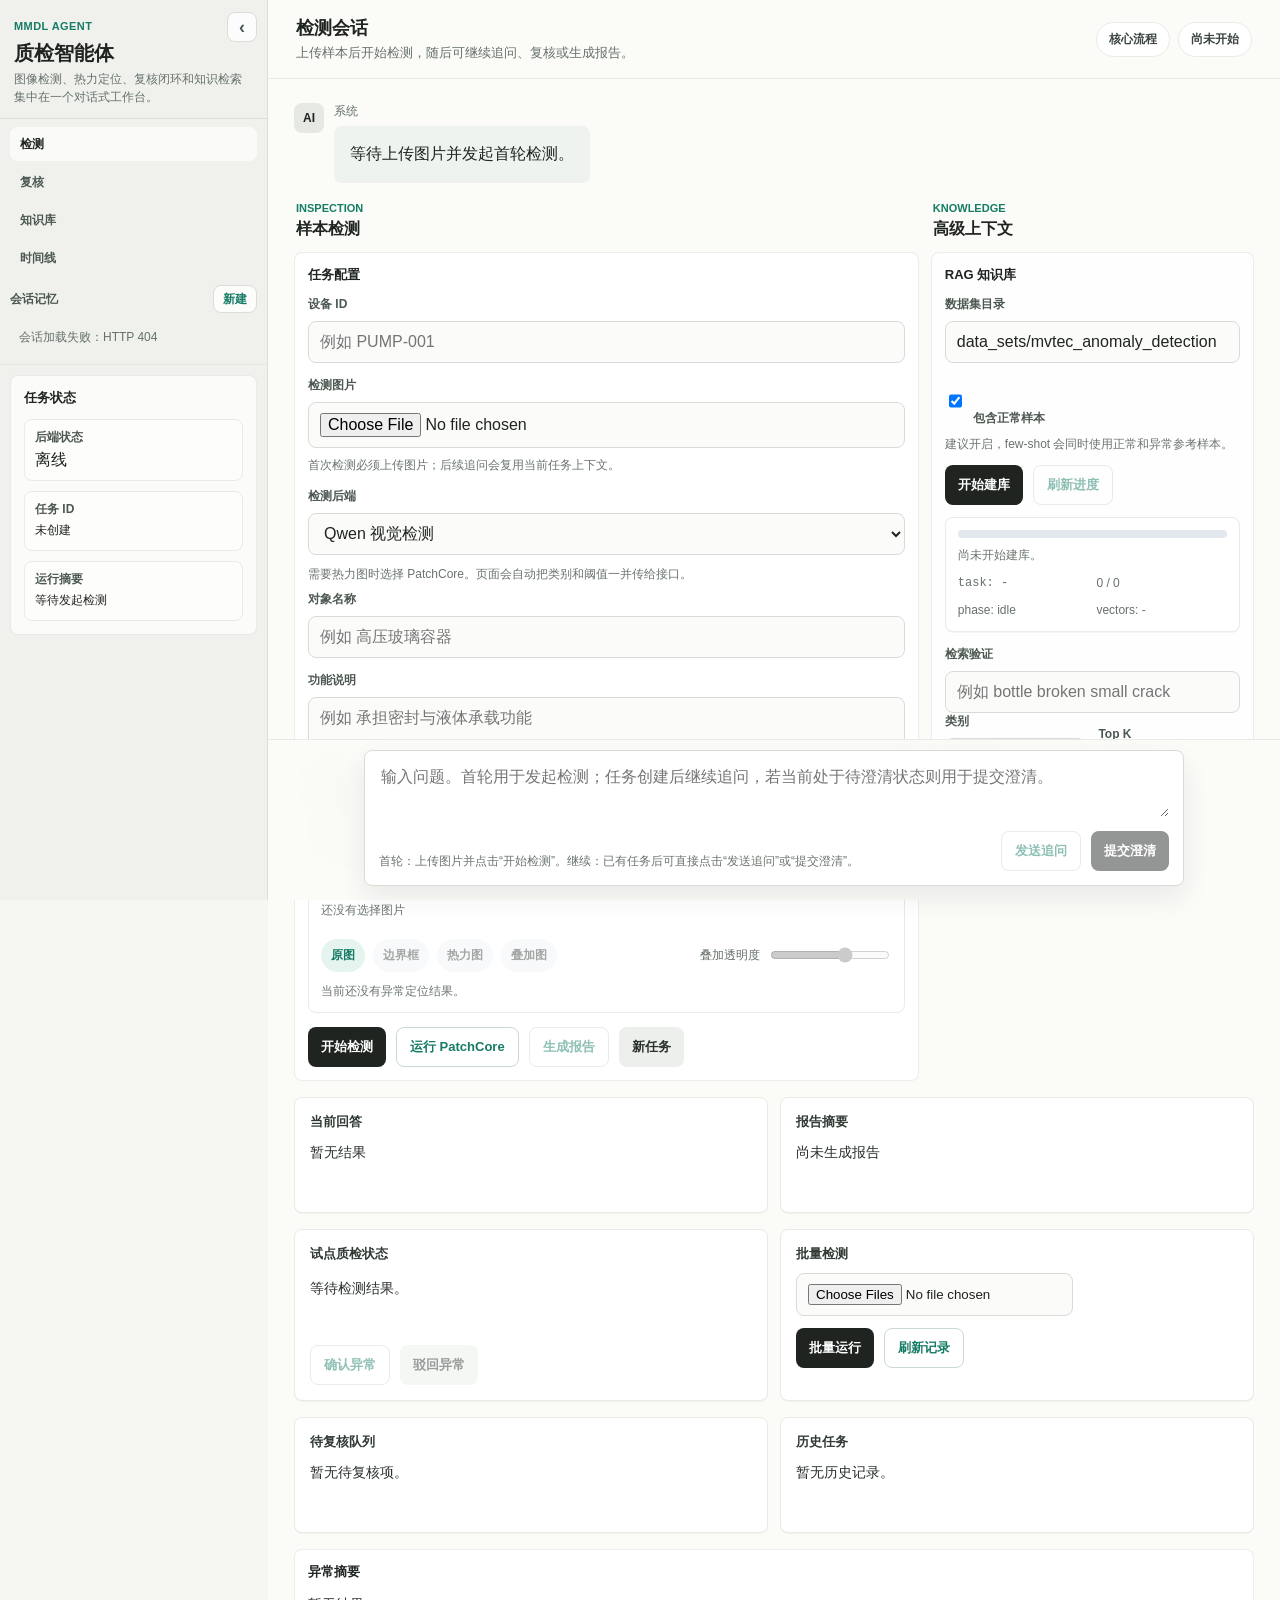
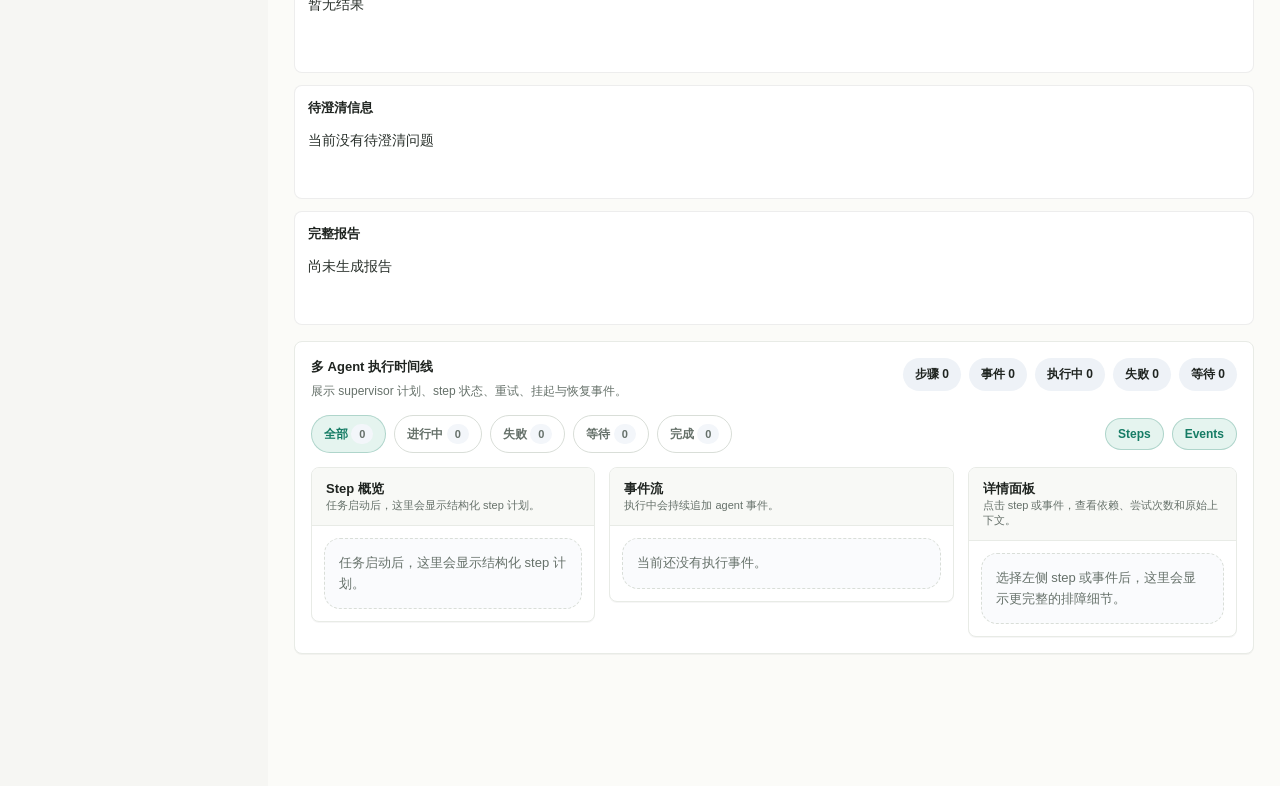
==== commit 5cba8c30: "feat(app): 新增会话记忆与论文材料整理" ====
--- a/web/index.html
+++ b/web/index.html
@@ -1302,6 +1302,7 @@
             body.sidebar-collapsed .brand-tag,
             body.sidebar-collapsed .brand h1,
             body.sidebar-collapsed .brand p,
+            body.sidebar-collapsed .memory-panel,
             body.sidebar-collapsed .sidebar-scroll,
             body.sidebar-collapsed .nav-item {
                 display: none;
@@ -1344,6 +1345,79 @@
 
         .sidebar .sidebar-scroll .card:not(:first-child) {
             display: none;
+        }
+
+        .memory-panel {
+            padding: 10px;
+            border-bottom: 1px solid rgba(31, 36, 32, 0.06);
+        }
+
+        .memory-panel-head {
+            display: flex;
+            align-items: center;
+            justify-content: space-between;
+            margin-bottom: 8px;
+            color: #4d5851;
+            font-size: 12px;
+            font-weight: 800;
+        }
+
+        .memory-action {
+            min-height: 28px;
+            padding: 0 9px;
+            border: 1px solid var(--line);
+            background: rgba(255, 255, 255, 0.78);
+            color: var(--accent);
+            font-size: 12px;
+        }
+
+        .session-list {
+            display: grid;
+            gap: 5px;
+            max-height: 240px;
+            overflow: auto;
+        }
+
+        .session-item {
+            display: grid;
+            gap: 3px;
+            width: 100%;
+            padding: 8px 9px;
+            border: 0;
+            border-radius: 8px;
+            background: transparent;
+            color: #27302a;
+            text-align: left;
+            font: inherit;
+            cursor: pointer;
+        }
+
+        .session-item:hover,
+        .session-item.is-active {
+            background: rgba(255, 255, 255, 0.78);
+        }
+
+        .session-title {
+            overflow: hidden;
+            text-overflow: ellipsis;
+            white-space: nowrap;
+            font-size: 12px;
+            font-weight: 750;
+        }
+
+        .session-meta {
+            overflow: hidden;
+            text-overflow: ellipsis;
+            white-space: nowrap;
+            color: var(--muted);
+            font-size: 11px;
+            font-weight: 500;
+        }
+
+        .session-empty {
+            padding: 8px 9px;
+            color: var(--muted);
+            font-size: 12px;
         }
 
         .workspace-grid {
@@ -1743,6 +1817,16 @@
                 <a href="#advanced-workspace" class="nav-item">知识库</a>
                 <a href="#timeline-workspace" class="nav-item">时间线</a>
             </nav>
+
+            <section class="memory-panel">
+                <div class="memory-panel-head">
+                    <span>会话记忆</span>
+                    <button id="new-session-button" class="memory-action" type="button">新建</button>
+                </div>
+                <div id="session-list" class="session-list">
+                    <div class="session-empty">暂无会话</div>
+                </div>
+            </section>
 
             <div class="sidebar-scroll">
                 <section class="card">
@@ -2096,6 +2180,9 @@
         const PATCHCORE_BACKEND = 'patchcore';
         const state = {
             taskId: '',
+            sessionId: '',
+            sessions: [],
+            sessionSaveTimer: null,
             pending: false,
             imageFile: null,
             history: [],
@@ -2195,7 +2282,9 @@
             batchMessage: document.getElementById('batch-message'),
             reviewQueue: document.getElementById('review-queue'),
             historyList: document.getElementById('history-list'),
-            sidebarToggle: document.getElementById('sidebar-toggle')
+            sidebarToggle: document.getElementById('sidebar-toggle'),
+            sessionList: document.getElementById('session-list'),
+            newSessionButton: document.getElementById('new-session-button')
         };
 
         function applySidebarCollapsed(collapsed) {
@@ -2212,6 +2301,110 @@
             try {
                 localStorage.setItem('mmdl-sidebar-collapsed', collapsed ? '1' : '0');
             } catch (_) {}
+        }
+
+        function inferSessionTitle() {
+            const firstUser = state.history.find(item => item.role === 'user' && String(item.text || '').trim());
+            if (firstUser) {
+                const text = String(firstUser.text || '').replace(/\s+/g, ' ').trim();
+                return text.slice(0, 28) + (text.length > 28 ? '...' : '');
+            }
+            const assetId = els.assetId?.value?.trim();
+            return assetId ? `${assetId} 检测会话` : '新检测会话';
+        }
+
+        function renderSessionList() {
+            if (!els.sessionList) return;
+            const sessions = Array.isArray(state.sessions) ? state.sessions : [];
+            if (!sessions.length) {
+                els.sessionList.innerHTML = '<div class="session-empty">暂无会话</div>';
+                return;
+            }
+            els.sessionList.innerHTML = sessions.map(session => {
+                const active = session.session_id === state.sessionId;
+                const meta = [
+                    session.asset_id || '未绑定设备',
+                    `${session.turn_count || 0} 轮`,
+                    session.updated_at ? session.updated_at.slice(5, 16).replace('T', ' ') : ''
+                ].filter(Boolean).join(' · ');
+                return `
+                    <button class="session-item ${active ? 'is-active' : ''}" type="button" data-session-id="${escapeHtmlAttr(session.session_id)}">
+                        <span class="session-title">${escapeHtml(session.title || '未命名会话')}</span>
+                        <span class="session-meta">${escapeHtml(meta)}</span>
+                    </button>
+                `;
+            }).join('');
+        }
+
+        async function refreshSessions() {
+            try {
+                const res = await fetch(`${API_BASE}/v1/memory/sessions?limit=30`);
+                if (!res.ok) throw new Error(`HTTP ${res.status}`);
+                const data = await res.json();
+                state.sessions = Array.isArray(data.sessions) ? data.sessions : [];
+                renderSessionList();
+            } catch (error) {
+                if (els.sessionList) {
+                    els.sessionList.innerHTML = `<div class="session-empty">会话加载失败：${escapeHtml(error.message)}</div>`;
+                }
+            }
+        }
+
+        function scheduleSessionSave() {
+            if (state.sessionSaveTimer) clearTimeout(state.sessionSaveTimer);
+            state.sessionSaveTimer = setTimeout(() => {
+                saveCurrentSession().catch(() => {});
+            }, 600);
+        }
+
+        async function saveCurrentSession() {
+            if (!state.history.length && !state.taskId) return null;
+            const payload = {
+                session_id: state.sessionId || null,
+                title: inferSessionTitle(),
+                task_id: state.taskId || '',
+                asset_id: els.assetId?.value?.trim() || '',
+                history: state.history,
+                metadata: {
+                    pending: state.pending,
+                    last_result: state.lastResult || null,
+                    visual_mode: state.visualMode
+                }
+            };
+            const res = await fetch(`${API_BASE}/v1/memory/sessions`, {
+                method: 'POST',
+                headers: { 'Content-Type': 'application/json' },
+                body: JSON.stringify(payload)
+            });
+            if (!res.ok) throw new Error(`HTTP ${res.status}`);
+            const data = await res.json();
+            state.sessionId = data.session?.session_id || state.sessionId;
+            await refreshSessions();
+            return data.session;
+        }
+
+        async function restoreSession(sessionId) {
+            if (!sessionId) return;
+            const res = await fetch(`${API_BASE}/v1/memory/sessions/${encodeURIComponent(sessionId)}`);
+            const data = await res.json();
+            if (!res.ok) throw new Error(data.message || `HTTP ${res.status}`);
+            const session = data.session || {};
+            state.sessionId = session.session_id || sessionId;
+            state.taskId = session.task_id || '';
+            state.history = Array.isArray(session.history) ? session.history : [];
+            state.pending = !!session.metadata?.pending;
+            state.lastResult = session.metadata?.last_result || null;
+            if (els.assetId) els.assetId.value = session.asset_id || '';
+            renderHistory();
+            renderTaskState();
+            renderIndustrialSummary(state.lastResult);
+            if (state.lastResult) {
+                applyResult(state.lastResult, 'memory');
+            } else {
+                setMarkdownContent(els.answerPanel, session.summary || '', '暂无结果');
+                setMarkdownContent(els.answerPanelInline, session.summary || '', '暂无结果');
+            }
+            renderSessionList();
         }
 
         function moveCardContaining(elementId, targetId) {
@@ -3386,6 +3579,7 @@
             if (!text) return;
             state.history.push({ role, text, tone, time: new Date().toLocaleTimeString('zh-CN', { hour: '2-digit', minute: '2-digit' }) });
             renderHistory();
+            scheduleSessionSave();
         }
 
         function renderHistory() {
@@ -3832,6 +4026,7 @@
             renderAnalysisPanel(getStructuredAnalysis(result), getMmadAnalysis(result));
             renderLocalization(result.anomalies, result);
             renderIndustrialSummary(result);
+            scheduleSessionSave();
             refreshIndustrialPanels();
 
             if (state.pending) {
@@ -3858,6 +4053,7 @@
 
         function resetTask() {
             state.taskId = '';
+            state.sessionId = '';
             state.pending = false;
             state.imageFile = null;
             state.history = [];
@@ -3910,6 +4106,7 @@
             syncBackendControls();
             applyStaticUiText();
             renderPreviewModes();
+            renderSessionList();
         }
 
         async function startDetection(backendOverride = '') {
@@ -4177,6 +4374,17 @@
                 key: card.dataset.key || ''
             };
             renderExecutionTimeline();
+        });
+        els.sessionList?.addEventListener('click', event => {
+            const button = event.target.closest('[data-session-id]');
+            if (!button) return;
+            restoreSession(button.dataset.sessionId).catch(error => {
+                setMessage(els.detectMessage, 'error', `恢复会话失败：${error.message}`);
+            });
+        });
+        els.newSessionButton?.addEventListener('click', () => {
+            resetTask();
+            refreshSessions();
         });
 
         els.visualBackend?.addEventListener('change', syncBackendControls);
@@ -4226,6 +4434,7 @@
         applyStaticUiText();
         resetTask();
         checkHealth();
+        refreshSessions();
         refreshIndustrialPanels();
         refreshPatchcoreCatalog();
     </script>
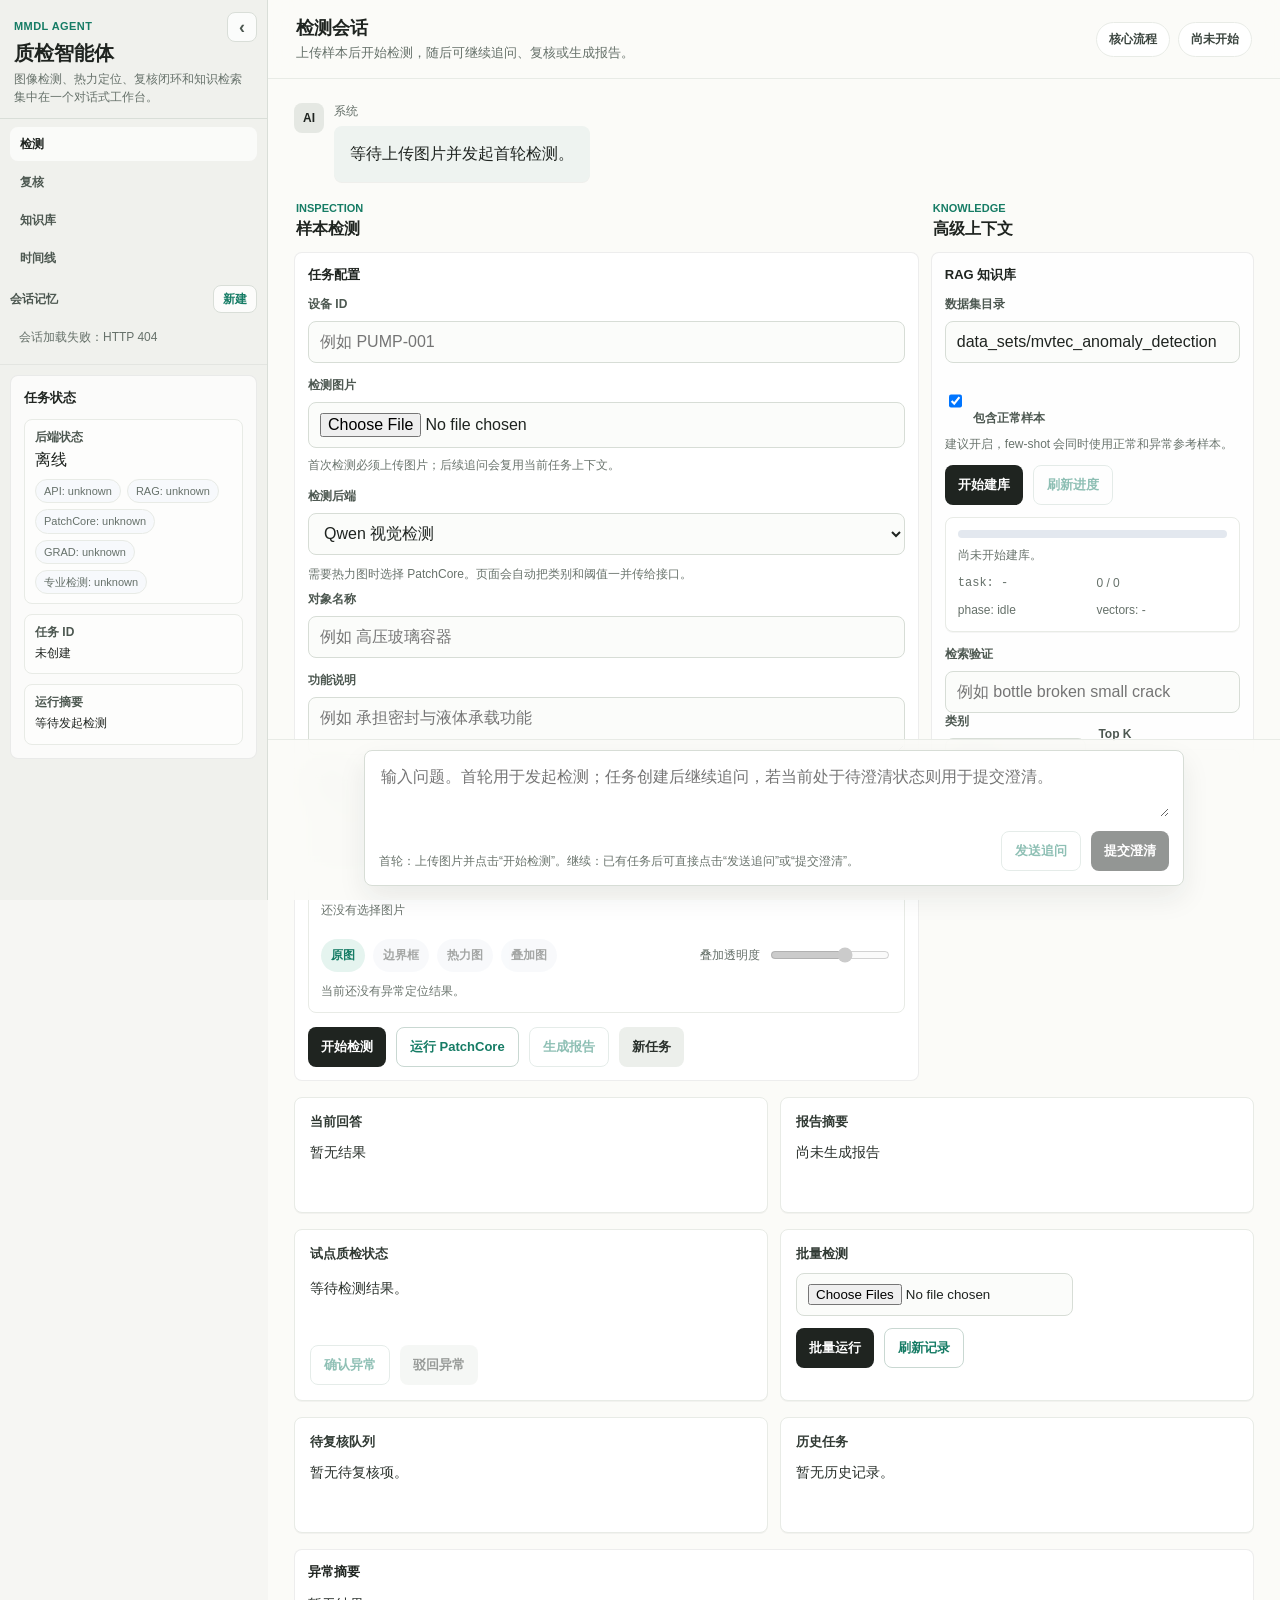
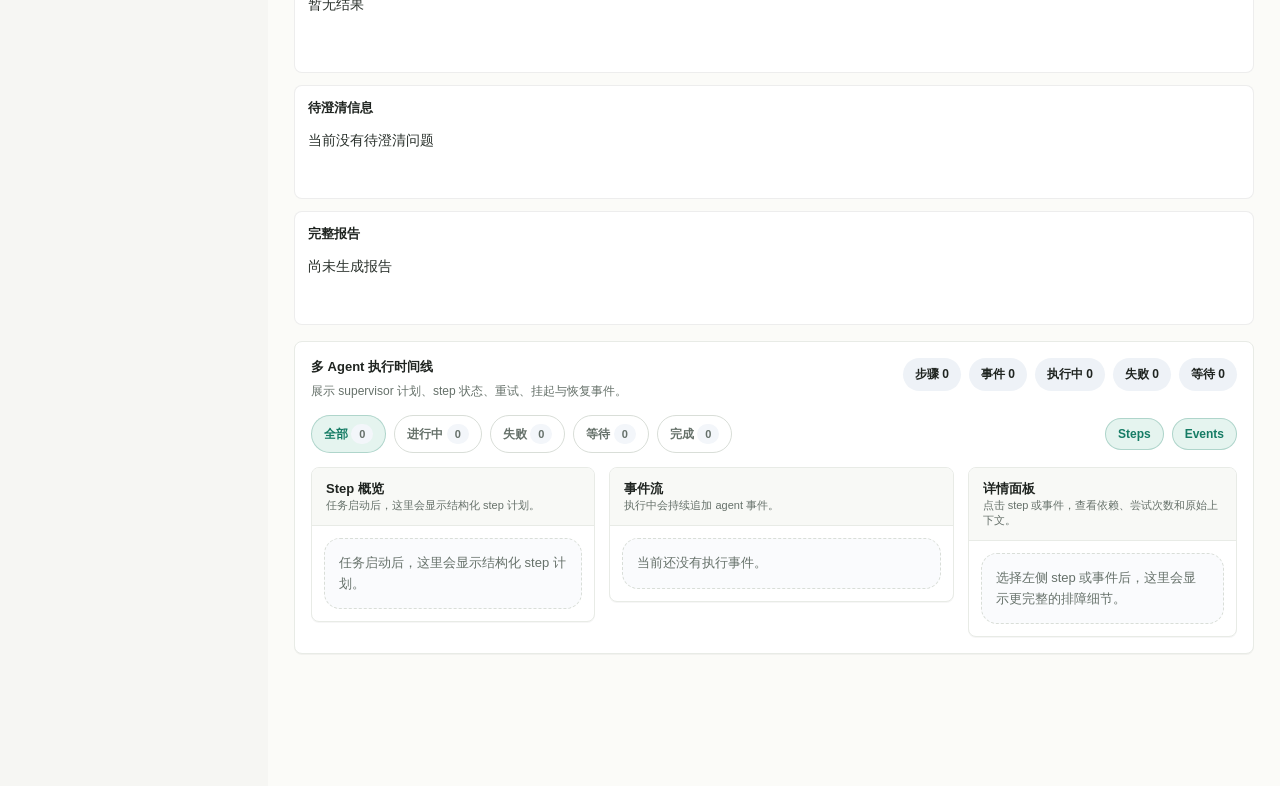
==== commit 2386fb1f: "feat(web): 展示系统健康与RAG来源" ====
--- a/web/index.html
+++ b/web/index.html
@@ -460,6 +460,46 @@
             font-size: 12px;
         }
 
+        .rag-source-grid,
+        .health-component-grid {
+            display: flex;
+            flex-wrap: wrap;
+            gap: 6px;
+            margin-top: 8px;
+        }
+
+        .source-chip,
+        .health-chip {
+            display: inline-flex;
+            align-items: center;
+            min-height: 24px;
+            max-width: 100%;
+            border: 1px solid var(--line-soft);
+            border-radius: 999px;
+            background: #f7f9fc;
+            padding: 4px 8px;
+            color: var(--muted);
+            font-size: 11px;
+            line-height: 1.3;
+            overflow-wrap: anywhere;
+        }
+
+        .health-chip.ok,
+        .health-chip.configured,
+        .health-chip.trained {
+            border-color: rgba(20, 101, 52, 0.18);
+            background: var(--ok-soft);
+            color: var(--ok);
+        }
+
+        .health-chip.missing,
+        .health-chip.not_configured,
+        .health-chip.not_trained {
+            border-color: rgba(138, 90, 20, 0.2);
+            background: var(--warn-soft);
+            color: var(--warn);
+        }
+
         .main-panel {
             display: grid;
             grid-template-rows: auto minmax(0, 1fr);
@@ -1835,6 +1875,7 @@
                         <div class="meta-item">
                             <small>后端状态</small>
                             <div id="backend-indicator">检查中</div>
+                            <div id="system-components" class="health-component-grid"></div>
                         </div>
                         <div class="meta-item">
                             <small>任务 ID</small>
@@ -2233,6 +2274,7 @@
             ragQueryButton: document.getElementById('rag-query-button'),
             ragMessage: document.getElementById('rag-message'),
             ragResults: document.getElementById('rag-results'),
+            systemComponents: document.getElementById('system-components'),
             objectDisplayName: document.getElementById('object-display-name'),
             objectFunctionSummary: document.getElementById('object-function-summary'),
             objectComponents: document.getElementById('object-components'),
@@ -2826,6 +2868,40 @@
             element.textContent = text || '';
         }
 
+        function renderHealthComponents(components = {}) {
+            if (!els.systemComponents) return;
+            const rows = [
+                ['API', components.api?.status],
+                ['RAG', components.rag?.status],
+                ['PatchCore', components.patchcore?.status],
+                ['GRAD', components.grad_sidecar?.status],
+                ['专业检测', components.anomalygpt_sidecar?.status]
+            ];
+            els.systemComponents.innerHTML = rows.map(([label, status]) => {
+                const value = status || 'unknown';
+                return `<span class="health-chip ${escapeHtml(value)}">${escapeHtml(label)}: ${escapeHtml(value)}</span>`;
+            }).join('');
+        }
+
+        function compactSourcePath(path) {
+            const normalized = String(path || '').replaceAll('\\', '/');
+            if (!normalized) return '';
+            const parts = normalized.split('/').filter(Boolean);
+            return parts.length > 4 ? `.../${parts.slice(-4).join('/')}` : normalized;
+        }
+
+        function renderRagSourceChips(meta = {}, row = {}) {
+            const chips = [
+                meta.source ? `来源 ${meta.source}` : '',
+                meta.category ? `类别 ${meta.category}` : '',
+                meta.anomaly_type ? `缺陷 ${meta.anomaly_type}` : '',
+                meta.severity ? `等级 ${meta.severity}` : '',
+                typeof meta.is_anomaly === 'boolean' ? (meta.is_anomaly ? '异常样本' : '正常样本') : '',
+                typeof row.distance === 'number' ? `距离 ${row.distance.toFixed(4)}` : ''
+            ].filter(Boolean);
+            return chips.map(item => `<span class="source-chip">${escapeHtml(item)}</span>`).join('');
+        }
+
         function renderRagBuildStatus(payload = {}) {
             const percent = Math.max(0, Math.min(100, Number(payload.percent || 0)));
             if (els.ragProgressFill) {
@@ -2977,11 +3053,13 @@
                         meta.anomaly_type || 'good',
                         typeof row.distance === 'number' ? `distance ${row.distance.toFixed(4)}` : ''
                     ].filter(Boolean).join(' / ');
+                    const sourcePath = meta.image_path || meta.mask_path || row.id || '';
                     return `
                         <div class="rag-result-item">
                             <strong>${escapeHtml(title)}</strong>
+                            <div class="rag-source-grid">${renderRagSourceChips(meta, row)}</div>
                             <div>${escapeHtml(row.description || '')}</div>
-                            <div class="hint mono">${escapeHtml(meta.image_path || row.id || '')}</div>
+                            <div class="hint mono">${escapeHtml(compactSourcePath(sourcePath))}</div>
                         </div>
                     `;
                 }).join('');
@@ -3506,6 +3584,38 @@
             applyVisualizationMode();
         }
 
+        function getPreviewImageViewport() {
+            const image = els.previewImage;
+            const layer = els.bboxLayer;
+            if (!image || !layer) return null;
+
+            const imageRect = image.getBoundingClientRect();
+            const layerRect = layer.getBoundingClientRect();
+            const naturalWidth = image.naturalWidth || image.clientWidth;
+            const naturalHeight = image.naturalHeight || image.clientHeight;
+            const elementWidth = imageRect.width;
+            const elementHeight = imageRect.height;
+
+            if (!elementWidth || !elementHeight || !naturalWidth || !naturalHeight) return null;
+
+            const naturalRatio = naturalWidth / naturalHeight;
+            const elementRatio = elementWidth / elementHeight;
+            let displayWidth = elementWidth;
+            let displayHeight = elementHeight;
+            let offsetX = imageRect.left - layerRect.left;
+            let offsetY = imageRect.top - layerRect.top;
+
+            if (elementRatio > naturalRatio) {
+                displayWidth = elementHeight * naturalRatio;
+                offsetX += (elementWidth - displayWidth) / 2;
+            } else {
+                displayHeight = elementWidth / naturalRatio;
+                offsetY += (elementHeight - displayHeight) / 2;
+            }
+
+            return { displayWidth, displayHeight, naturalWidth, naturalHeight, offsetX, offsetY };
+        }
+
         function renderLocalization(anomalies, result) {
             clearLocalizationOverlay();
             state.visualAssets = getVisualizationAssets(result);
@@ -3521,24 +3631,21 @@
                 return;
             }
 
-            const renderedWidth = els.previewImage.clientWidth;
-            const renderedHeight = els.previewImage.clientHeight;
-            const naturalWidth = els.previewImage.naturalWidth || renderedWidth;
-            const naturalHeight = els.previewImage.naturalHeight || renderedHeight;
-
-            if (!renderedWidth || !renderedHeight || !naturalWidth || !naturalHeight) {
+            const viewport = getPreviewImageViewport();
+            if (!viewport) {
                 return;
             }
+            const { displayWidth, displayHeight, naturalWidth, naturalHeight, offsetX, offsetY } = viewport;
 
             const boxes = anomalies.map((item, index) => {
                 const bbox = Array.isArray(item?.bbox) && item.bbox.length === 4 ? item.bbox.map(Number) : null;
                 if (!bbox) return '';
 
                 const [x1, y1, x2, y2] = bbox;
-                const left = Math.max(0, (x1 / naturalWidth) * renderedWidth);
-                const top = Math.max(0, (y1 / naturalHeight) * renderedHeight);
-                const width = Math.max(2, ((x2 - x1) / naturalWidth) * renderedWidth);
-                const height = Math.max(2, ((y2 - y1) / naturalHeight) * renderedHeight);
+                const left = offsetX + Math.max(0, (x1 / naturalWidth) * displayWidth);
+                const top = offsetY + Math.max(0, (y1 / naturalHeight) * displayHeight);
+                const width = Math.max(2, ((x2 - x1) / naturalWidth) * displayWidth);
+                const height = Math.max(2, ((y2 - y1) / naturalHeight) * displayHeight);
                 const label = item?.type || item?.label || `异常 ${index + 1}`;
                 const location = item?.location ? ` / ${item.location}` : '';
 
@@ -4043,11 +4150,17 @@
 
         async function checkHealth() {
             try {
-                const res = await fetch(`${API_BASE}/health`);
+                const res = await fetch(`${API_BASE}/v1/system/health`);
                 if (!res.ok) throw new Error(`HTTP ${res.status}`);
-                els.backendIndicator.textContent = '在线';
+                const payload = await res.json();
+                const components = payload.components || {};
+                const ragStatus = components.rag?.status || 'unknown';
+                const patchcoreStatus = components.patchcore?.status || 'unknown';
+                els.backendIndicator.textContent = `在线 / RAG ${ragStatus} / PatchCore ${patchcoreStatus}`;
+                renderHealthComponents(components);
             } catch (error) {
                 els.backendIndicator.textContent = '离线';
+                renderHealthComponents({});
             }
         }
 
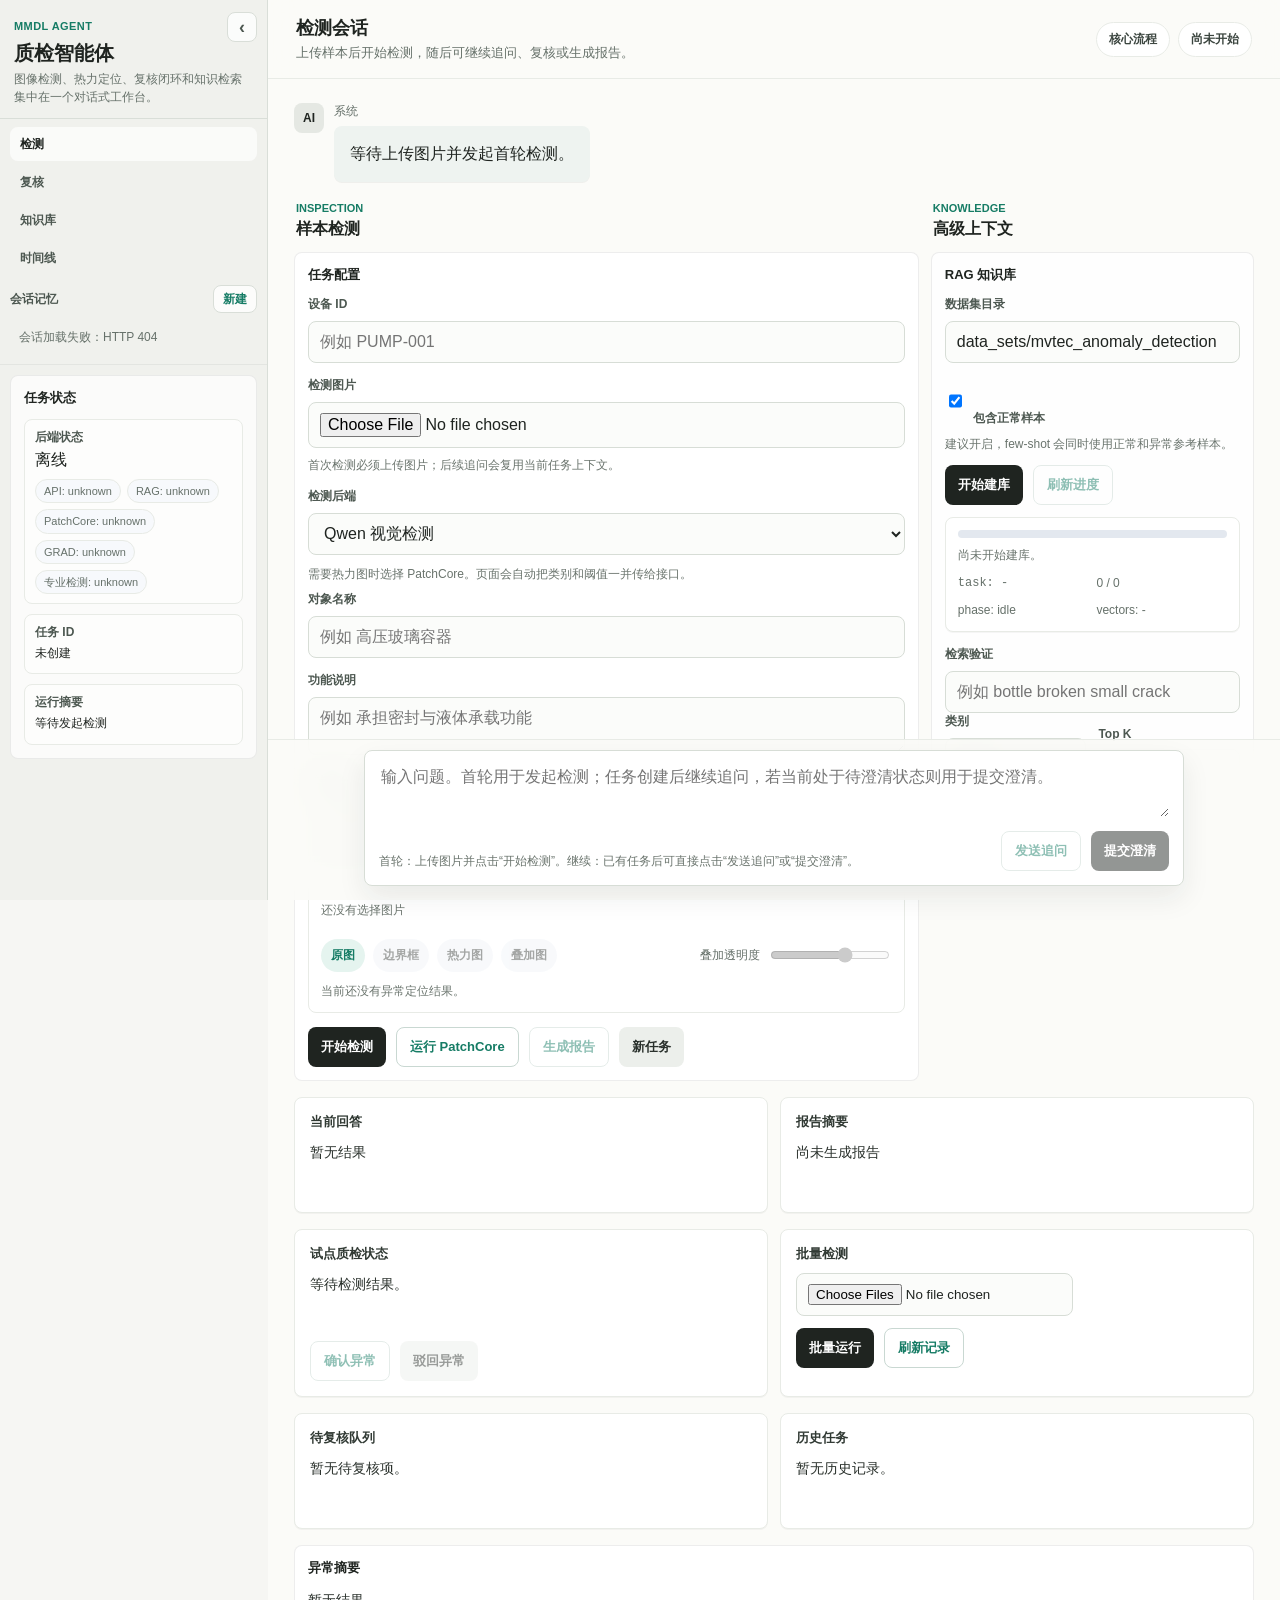
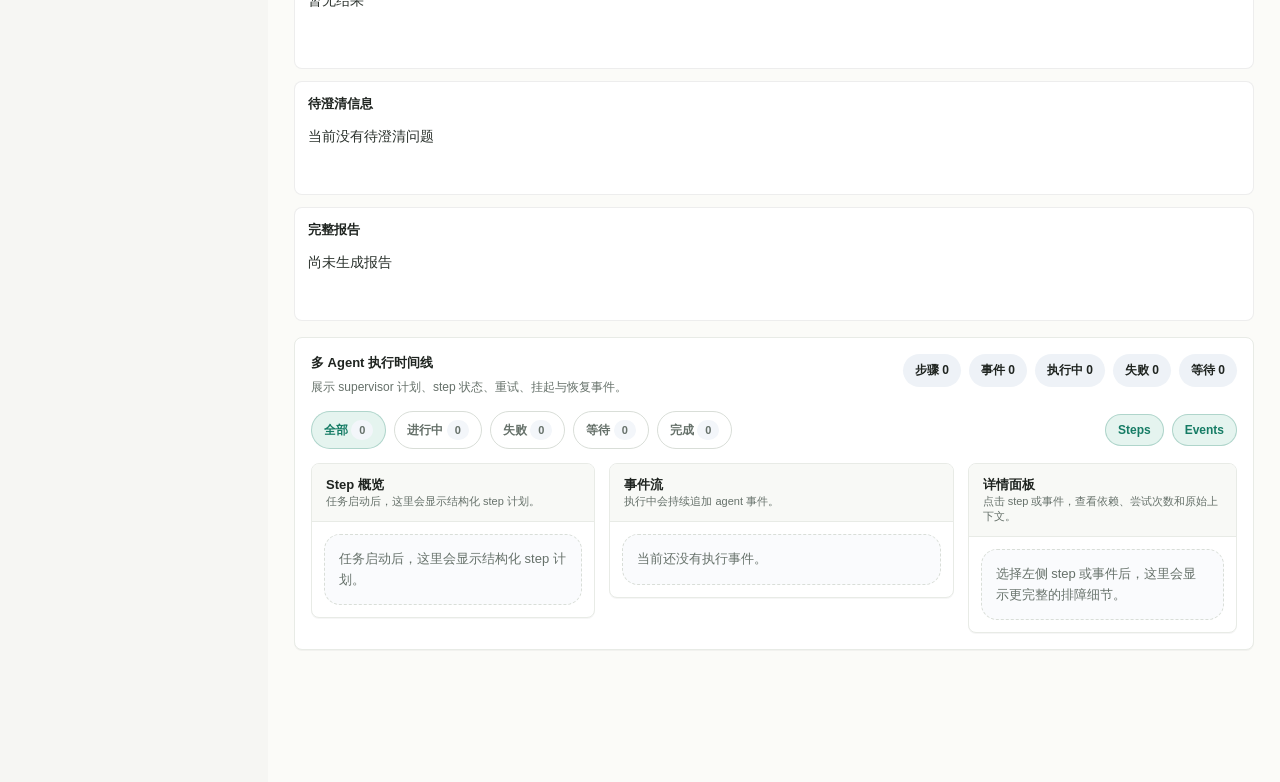
==== commit 96589e9c: "feat(web): 优化质检结论面板" ====
--- a/web/index.html
+++ b/web/index.html
@@ -1065,6 +1065,104 @@
             color: #334155;
             font-size: 11px;
             font-weight: 600;
+        }
+
+        .quality-summary {
+            display: grid;
+            gap: 12px;
+        }
+
+        .quality-verdict {
+            display: flex;
+            justify-content: space-between;
+            align-items: flex-start;
+            gap: 12px;
+            border: 1px solid var(--line-soft);
+            border-radius: 8px;
+            background: #fbfcfa;
+            padding: 12px;
+        }
+
+        .quality-title {
+            margin-bottom: 5px;
+            font-size: 15px;
+            font-weight: 800;
+            color: var(--text);
+        }
+
+        .quality-copy {
+            color: var(--muted);
+            font-size: 12px;
+            line-height: 1.5;
+        }
+
+        .quality-score {
+            min-width: 72px;
+            text-align: right;
+            font-family: Consolas, "SFMono-Regular", monospace;
+            font-size: 20px;
+            font-weight: 800;
+            color: var(--text);
+        }
+
+        .quality-grid {
+            display: grid;
+            grid-template-columns: repeat(2, minmax(0, 1fr));
+            gap: 8px;
+        }
+
+        .quality-item {
+            border: 1px solid var(--line-soft);
+            border-radius: 8px;
+            background: rgba(255, 255, 255, 0.72);
+            padding: 9px 10px;
+        }
+
+        .quality-item small {
+            display: block;
+            margin-bottom: 4px;
+            color: var(--muted);
+            font-size: 11px;
+            font-weight: 700;
+        }
+
+        .quality-item span {
+            display: block;
+            color: var(--text);
+            font-size: 12px;
+            font-weight: 750;
+            overflow-wrap: anywhere;
+        }
+
+        .quality-badges {
+            display: flex;
+            flex-wrap: wrap;
+            gap: 6px;
+        }
+
+        .quality-badge {
+            display: inline-flex;
+            min-height: 24px;
+            align-items: center;
+            border-radius: 999px;
+            padding: 4px 8px;
+            font-size: 11px;
+            font-weight: 750;
+        }
+
+        .quality-badge.warning {
+            background: var(--warn-soft);
+            color: var(--warn);
+        }
+
+        .quality-badge.ok {
+            background: var(--ok-soft);
+            color: var(--ok);
+        }
+
+        .quality-badge.neutral {
+            background: #edf2f7;
+            color: #334155;
         }
 
         .analysis-section {
@@ -3987,16 +4085,46 @@
 
         function renderIndustrialSummary(result) {
             const industrial = getIndustrialMetadata(result);
-            const lines = result ? [
-                `模型判断：${industrial.is_anomaly ? '异常候选' : '未见明确异常'}`,
-                `置信度：${Number(industrial.score || result.score || 0).toFixed(3)}`,
-                `缺陷类型：${industrial.defect_type || result.defect_type || 'unknown'}`,
-                `复核状态：${industrial.review_status || result.review_status || 'unknown'}`,
-                `模型版本：${industrial.model_version || 'unknown'}`,
-                `样本版本：${industrial.sample_version || 'unversioned'}`
-            ] : ['等待检测结果。'];
             if (els.industrialSummary) {
-                els.industrialSummary.innerHTML = renderMarkdown(lines.join('\n'));
+                if (!result) {
+                    els.industrialSummary.textContent = '等待检测结果。';
+                } else {
+                    const isAnomaly = industrial.is_anomaly ?? result.is_anomaly ?? Boolean(result.anomalies?.length);
+                    const score = Number(industrial.score ?? result.score ?? 0);
+                    const defectType = industrial.defect_type || result.defect_type || 'unknown';
+                    const reviewStatus = industrial.review_status || result.review_status || 'unknown';
+                    const requiresReview = Boolean(industrial.requires_review ?? result.requires_review);
+                    const modelBackend = industrial.model_backend || getResultMetadata(result)?.selected_backend || 'unknown';
+                    const modelVersion = industrial.model_version || 'unknown';
+                    const sampleVersion = industrial.sample_version || 'unversioned';
+                    const verdictTitle = isAnomaly ? '异常候选' : '未见明确异常';
+                    const verdictCopy = requiresReview
+                        ? '当前结果需要人工复核后再进入知识库或报告闭环。'
+                        : '当前结果可继续追问、生成报告或进入历史记录。';
+                    const badges = [
+                        `<span class="quality-badge ${isAnomaly ? 'warning' : 'ok'}">${escapeHtml(verdictTitle)}</span>`,
+                        `<span class="quality-badge ${requiresReview ? 'warning' : 'neutral'}">${escapeHtml(requiresReview ? '待人工复核' : reviewStatus)}</span>`,
+                        result.has_report ? '<span class="quality-badge ok">已生成报告</span>' : ''
+                    ].filter(Boolean).join('');
+                    els.industrialSummary.innerHTML = `
+                        <div class="quality-summary">
+                            <div class="quality-verdict">
+                                <div>
+                                    <div class="quality-title">${escapeHtml(verdictTitle)}</div>
+                                    <div class="quality-copy">${escapeHtml(verdictCopy)}</div>
+                                </div>
+                                <div class="quality-score">${Number.isFinite(score) ? score.toFixed(3) : '0.000'}</div>
+                            </div>
+                            <div class="quality-badges">${badges}</div>
+                            <div class="quality-grid">
+                                <div class="quality-item"><small>缺陷类型</small><span>${escapeHtml(defectType)}</span></div>
+                                <div class="quality-item"><small>检测后端</small><span>${escapeHtml(modelBackend)}</span></div>
+                                <div class="quality-item"><small>模型版本</small><span>${escapeHtml(modelVersion)}</span></div>
+                                <div class="quality-item"><small>样本版本</small><span>${escapeHtml(sampleVersion)}</span></div>
+                            </div>
+                        </div>
+                    `;
+                }
             }
             const canReview = Boolean(result?.task_id && (industrial.requires_review || result.requires_review));
             if (els.approveReviewButton) els.approveReviewButton.disabled = !canReview;
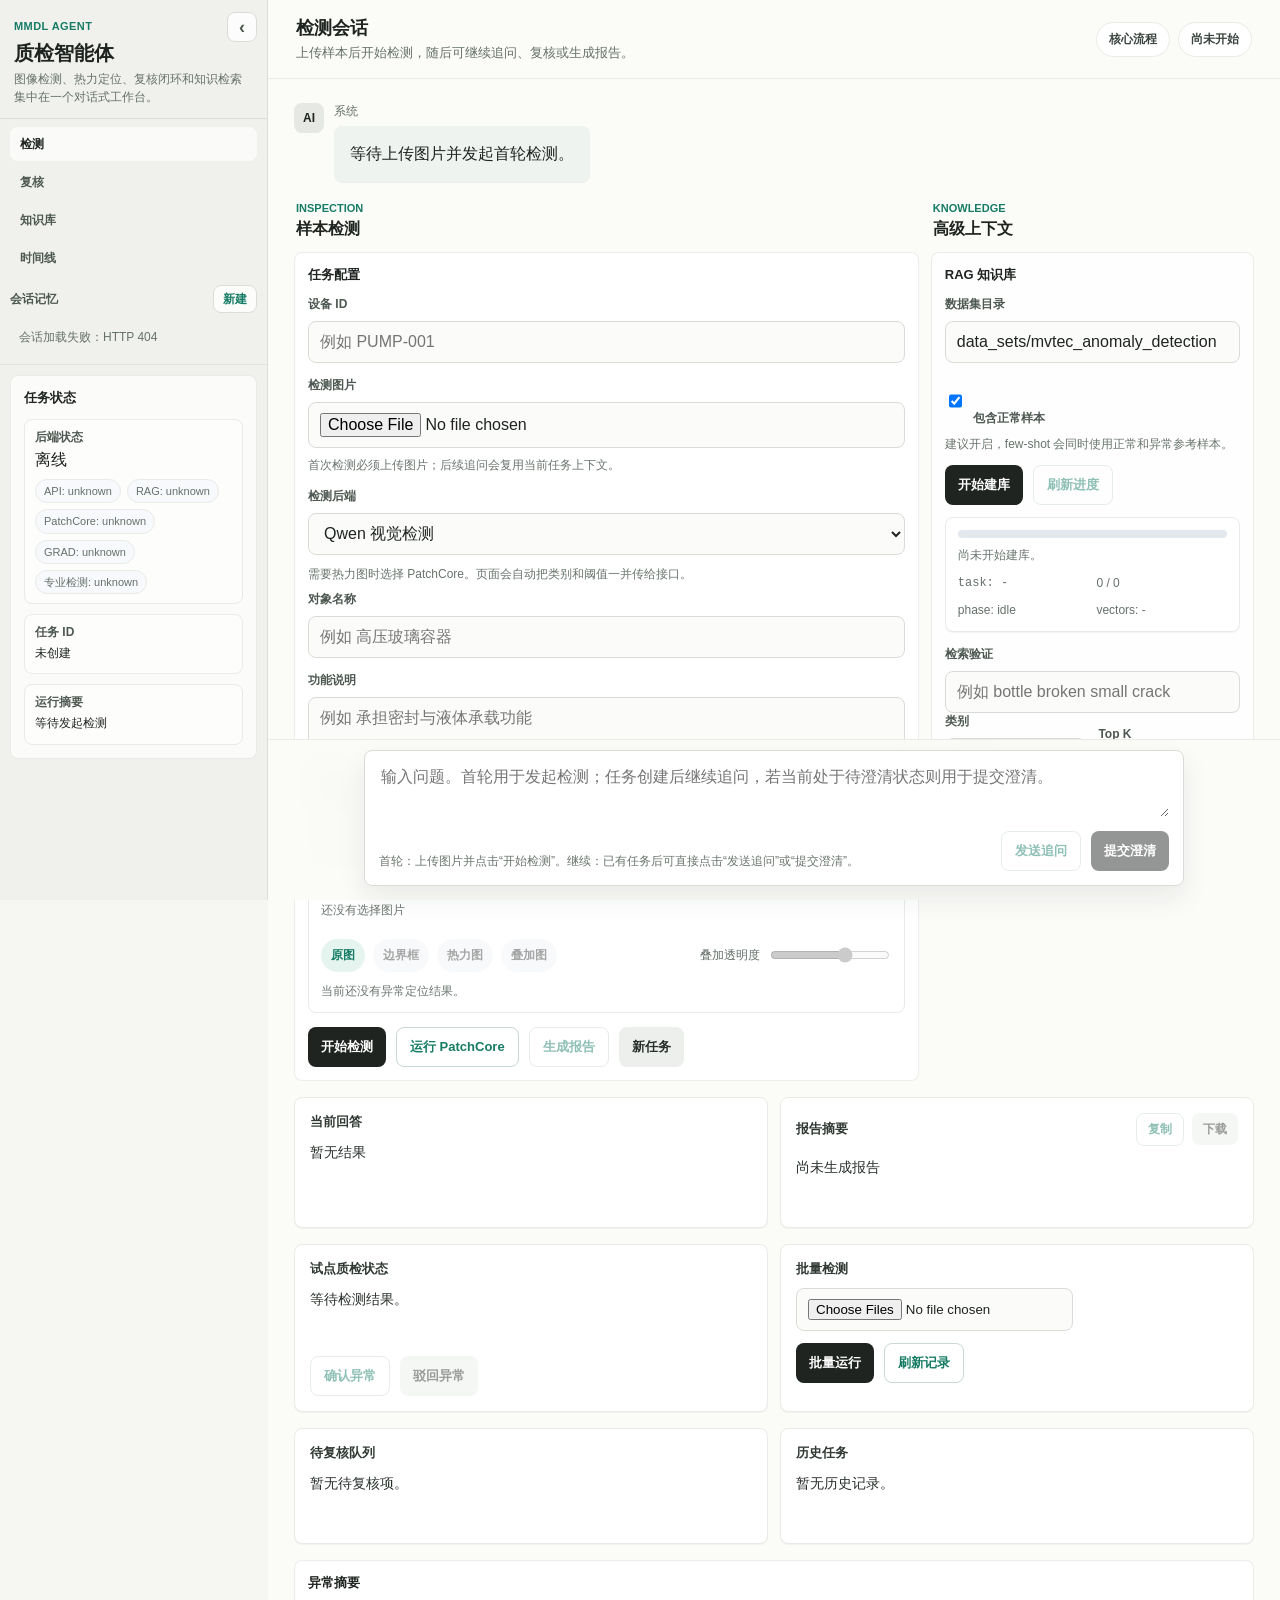
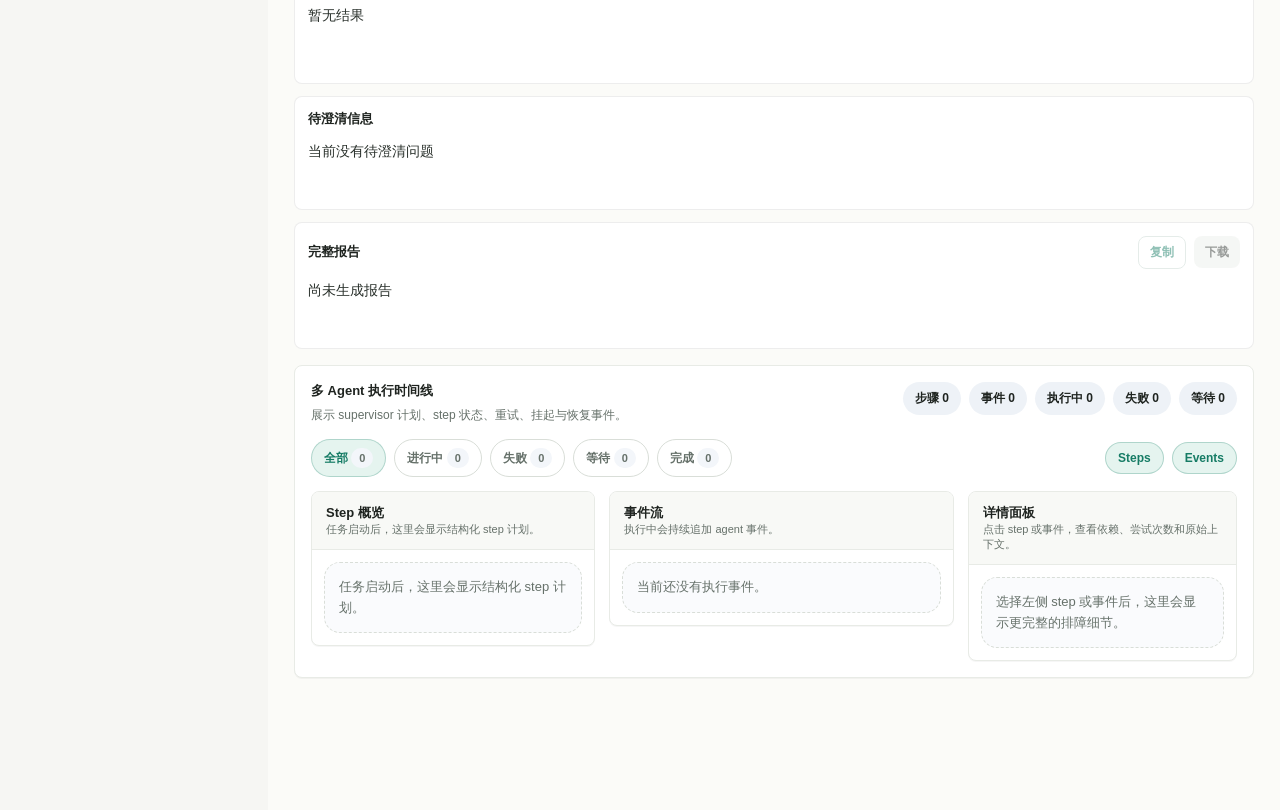
==== commit d5ba24ea: "feat(web): 增强报告结果操作" ====
--- a/web/index.html
+++ b/web/index.html
@@ -925,6 +925,32 @@
             min-height: 56px;
             line-height: 1.7;
             color: var(--text);
+        }
+
+        .report-head {
+            display: flex;
+            align-items: center;
+            justify-content: space-between;
+            gap: 12px;
+            margin-bottom: 10px;
+        }
+
+        .report-head h2,
+        .report-head h3 {
+            margin: 0;
+        }
+
+        .report-actions {
+            display: flex;
+            align-items: center;
+            gap: 8px;
+            flex-wrap: wrap;
+        }
+
+        .report-actions button {
+            min-height: 32px;
+            padding: 7px 11px;
+            font-size: 12px;
         }
 
         .markdown-body {
@@ -2152,7 +2178,13 @@
                 </section>
 
                 <section class="card">
-                    <h2>完整报告</h2>
+                    <div class="report-head">
+                        <h2>完整报告</h2>
+                        <div class="report-actions">
+                            <button class="ghost report-action" type="button" data-report-action="copy" disabled>复制</button>
+                            <button class="secondary report-action" type="button" data-report-action="download" disabled>下载</button>
+                        </div>
+                    </div>
                     <div id="report-panel" class="result-copy">尚未生成报告</div>
                 </section>
             </div>
@@ -2194,7 +2226,13 @@
                         <div id="answer-panel-inline" class="result-copy">暂无结果</div>
                     </section>
                     <section class="result-card">
-                        <h3>报告摘要</h3>
+                        <div class="report-head">
+                            <h3>报告摘要</h3>
+                            <div class="report-actions">
+                                <button class="ghost report-action" type="button" data-report-action="copy" disabled>复制</button>
+                                <button class="secondary report-action" type="button" data-report-action="download" disabled>下载</button>
+                            </div>
+                        </div>
                         <div id="report-panel-inline" class="result-copy">尚未生成报告</div>
                     </section>
                 </div>
@@ -2327,6 +2365,7 @@
             history: [],
             lastResult: null,
             lastAnalysis: null,
+            reportMarkdown: '',
             visualAssets: {},
             visualMode: 'original',
             overlayOpacity: 72,
@@ -2396,6 +2435,7 @@
             pendingPanel: document.getElementById('pending-panel'),
             reportPanel: document.getElementById('report-panel'),
             reportPanelInline: document.getElementById('report-panel-inline'),
+            reportActions: Array.from(document.querySelectorAll('.report-action')),
             anomalyChips: document.getElementById('anomaly-chips'),
             analysisPanel: document.getElementById('analysis-panel'),
             analysisSummary: document.getElementById('analysis-summary'),
@@ -2964,6 +3004,74 @@
         function setMessage(element, type, text) {
             element.className = `message ${type}${text ? ' show' : ''}`;
             element.textContent = text || '';
+        }
+
+        function renderReportActions() {
+            const hasReport = Boolean(String(state.reportMarkdown || '').trim());
+            els.reportActions.forEach(button => {
+                button.disabled = !hasReport;
+            });
+        }
+
+        function buildReportFilename() {
+            const assetId = (els.assetId?.value || 'asset').trim().replace(/[^\w.-]+/g, '-');
+            const taskId = (state.taskId || 'task').replace(/[^\w.-]+/g, '-');
+            const date = new Date().toISOString().slice(0, 10);
+            return `mmdl-report-${assetId}-${taskId}-${date}.md`;
+        }
+
+        async function copyReportMarkdown() {
+            const text = String(state.reportMarkdown || '').trim();
+            if (!text) {
+                setMessage(els.reportMessage, 'warning', '当前没有可复制的报告内容。');
+                return;
+            }
+            try {
+                if (navigator.clipboard?.writeText) {
+                    await navigator.clipboard.writeText(text);
+                } else {
+                    const textarea = document.createElement('textarea');
+                    textarea.value = text;
+                    textarea.setAttribute('readonly', '');
+                    textarea.style.position = 'fixed';
+                    textarea.style.opacity = '0';
+                    document.body.appendChild(textarea);
+                    textarea.select();
+                    document.execCommand('copy');
+                    document.body.removeChild(textarea);
+                }
+                setMessage(els.reportMessage, 'success', '报告内容已复制。');
+            } catch (error) {
+                setMessage(els.reportMessage, 'error', `复制失败：${error.message}`);
+            }
+        }
+
+        function downloadReportMarkdown() {
+            const text = String(state.reportMarkdown || '').trim();
+            if (!text) {
+                setMessage(els.reportMessage, 'warning', '当前没有可下载的报告内容。');
+                return;
+            }
+            const blob = new Blob([`${text}\n`], { type: 'text/markdown;charset=utf-8' });
+            const url = URL.createObjectURL(blob);
+            const anchor = document.createElement('a');
+            anchor.href = url;
+            anchor.download = buildReportFilename();
+            document.body.appendChild(anchor);
+            anchor.click();
+            document.body.removeChild(anchor);
+            URL.revokeObjectURL(url);
+            setMessage(els.reportMessage, 'success', '报告 Markdown 已开始下载。');
+        }
+
+        function handleReportAction(action) {
+            if (action === 'copy') {
+                copyReportMarkdown();
+                return;
+            }
+            if (action === 'download') {
+                downloadReportMarkdown();
+            }
         }
 
         function renderHealthComponents(components = {}) {
@@ -4253,8 +4361,10 @@
             }
 
             if (result.summary) {
+                state.reportMarkdown = String(result.summary || '').trim();
                 setMarkdownContent(els.reportPanel, result.summary, '尚未生成报告');
                 setMarkdownContent(els.reportPanelInline, result.summary, '尚未生成报告');
+                renderReportActions();
             }
 
             renderAnomalies(result.anomalies);
@@ -4300,6 +4410,7 @@
             state.history = [];
             state.lastResult = null;
             state.lastAnalysis = null;
+            state.reportMarkdown = '';
             state.visualAssets = {};
             state.visualMode = 'original';
             state.overlayOpacity = 72;
@@ -4332,6 +4443,7 @@
             setMarkdownContent(els.pendingPanel, '', '当前没有待澄清问题');
             setMarkdownContent(els.reportPanel, '', '尚未生成报告');
             setMarkdownContent(els.reportPanelInline, '', '尚未生成报告');
+            renderReportActions();
             els.anomalyChips.innerHTML = '';
             renderAnalysisPanel(null, null);
             renderIndustrialSummary(null);
@@ -4651,6 +4763,9 @@
         els.followupButton.addEventListener('click', sendFollowup);
         els.continueButton.addEventListener('click', continueTask);
         els.reportButton.addEventListener('click', generateReport);
+        els.reportActions.forEach(button => {
+            button.addEventListener('click', () => handleReportAction(button.dataset.reportAction));
+        });
         els.resetButton.addEventListener('click', resetTask);
 
         els.question.addEventListener('keydown', event => {
